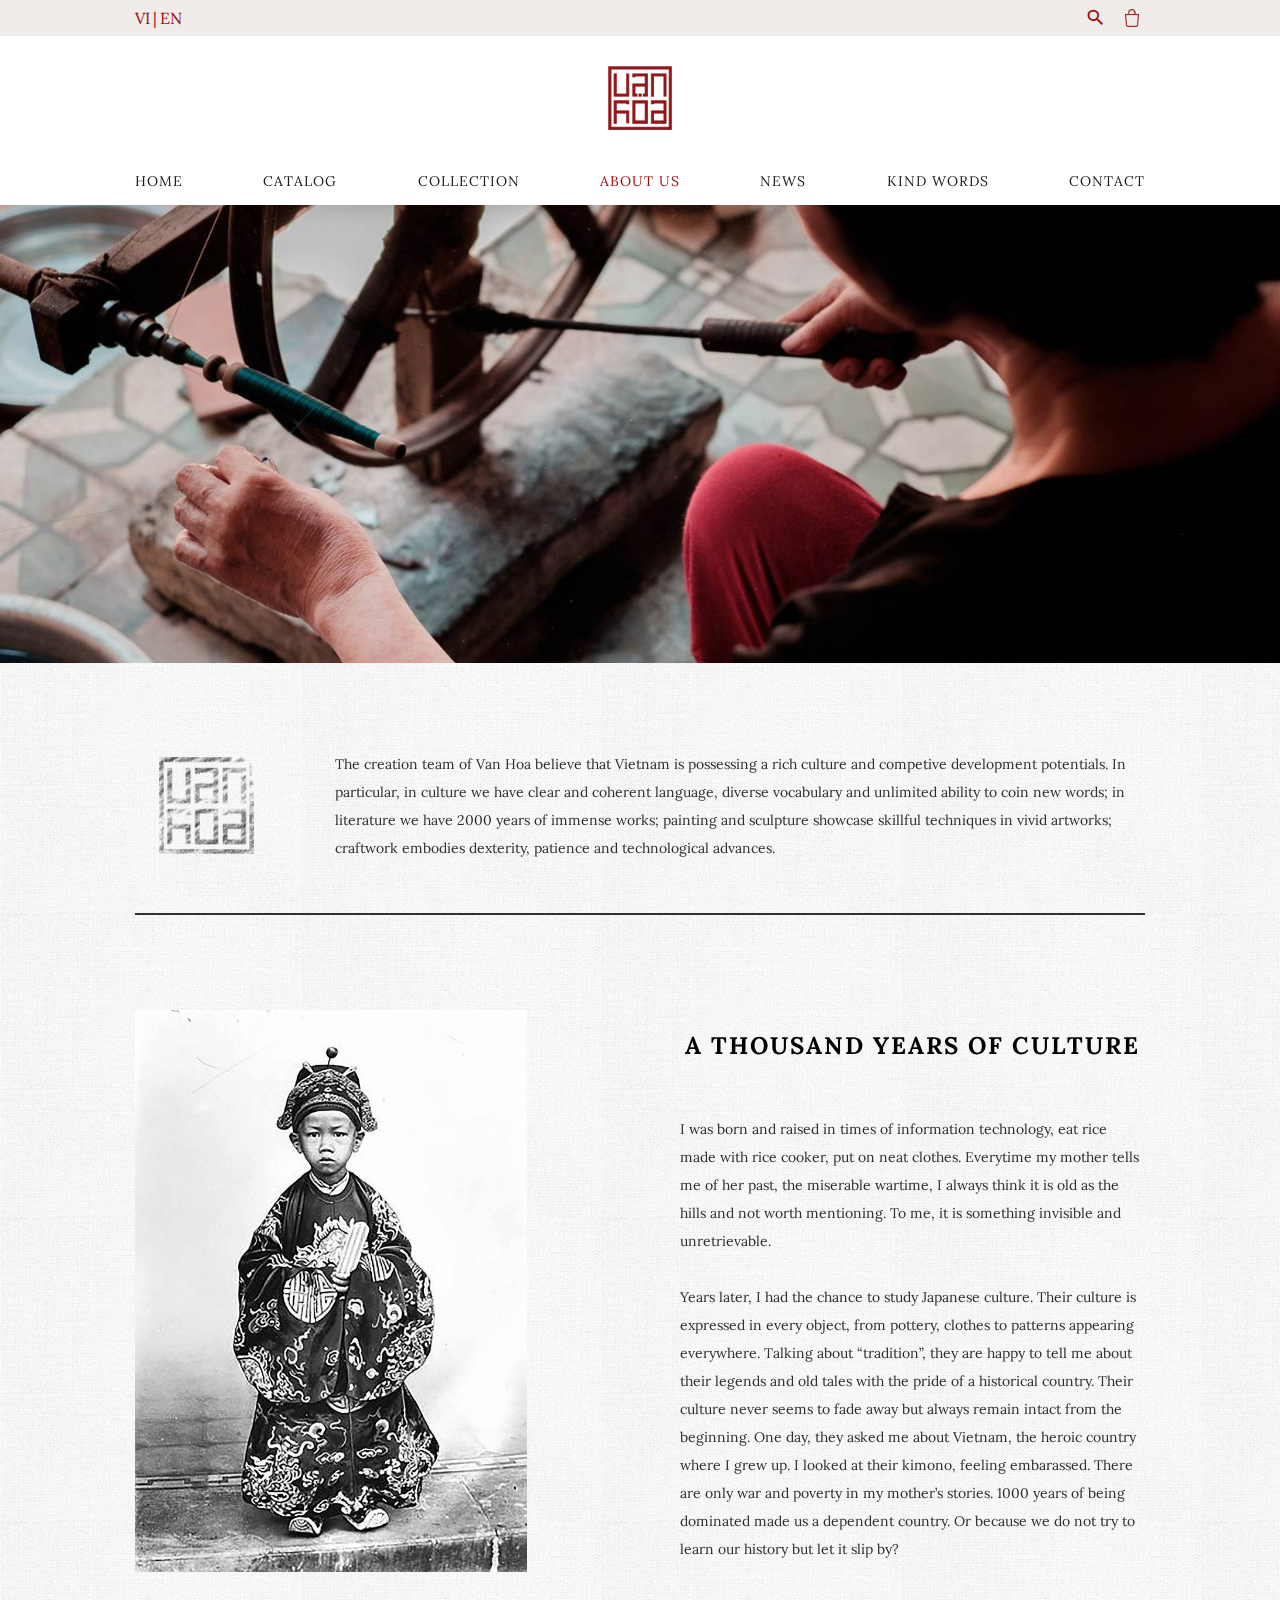
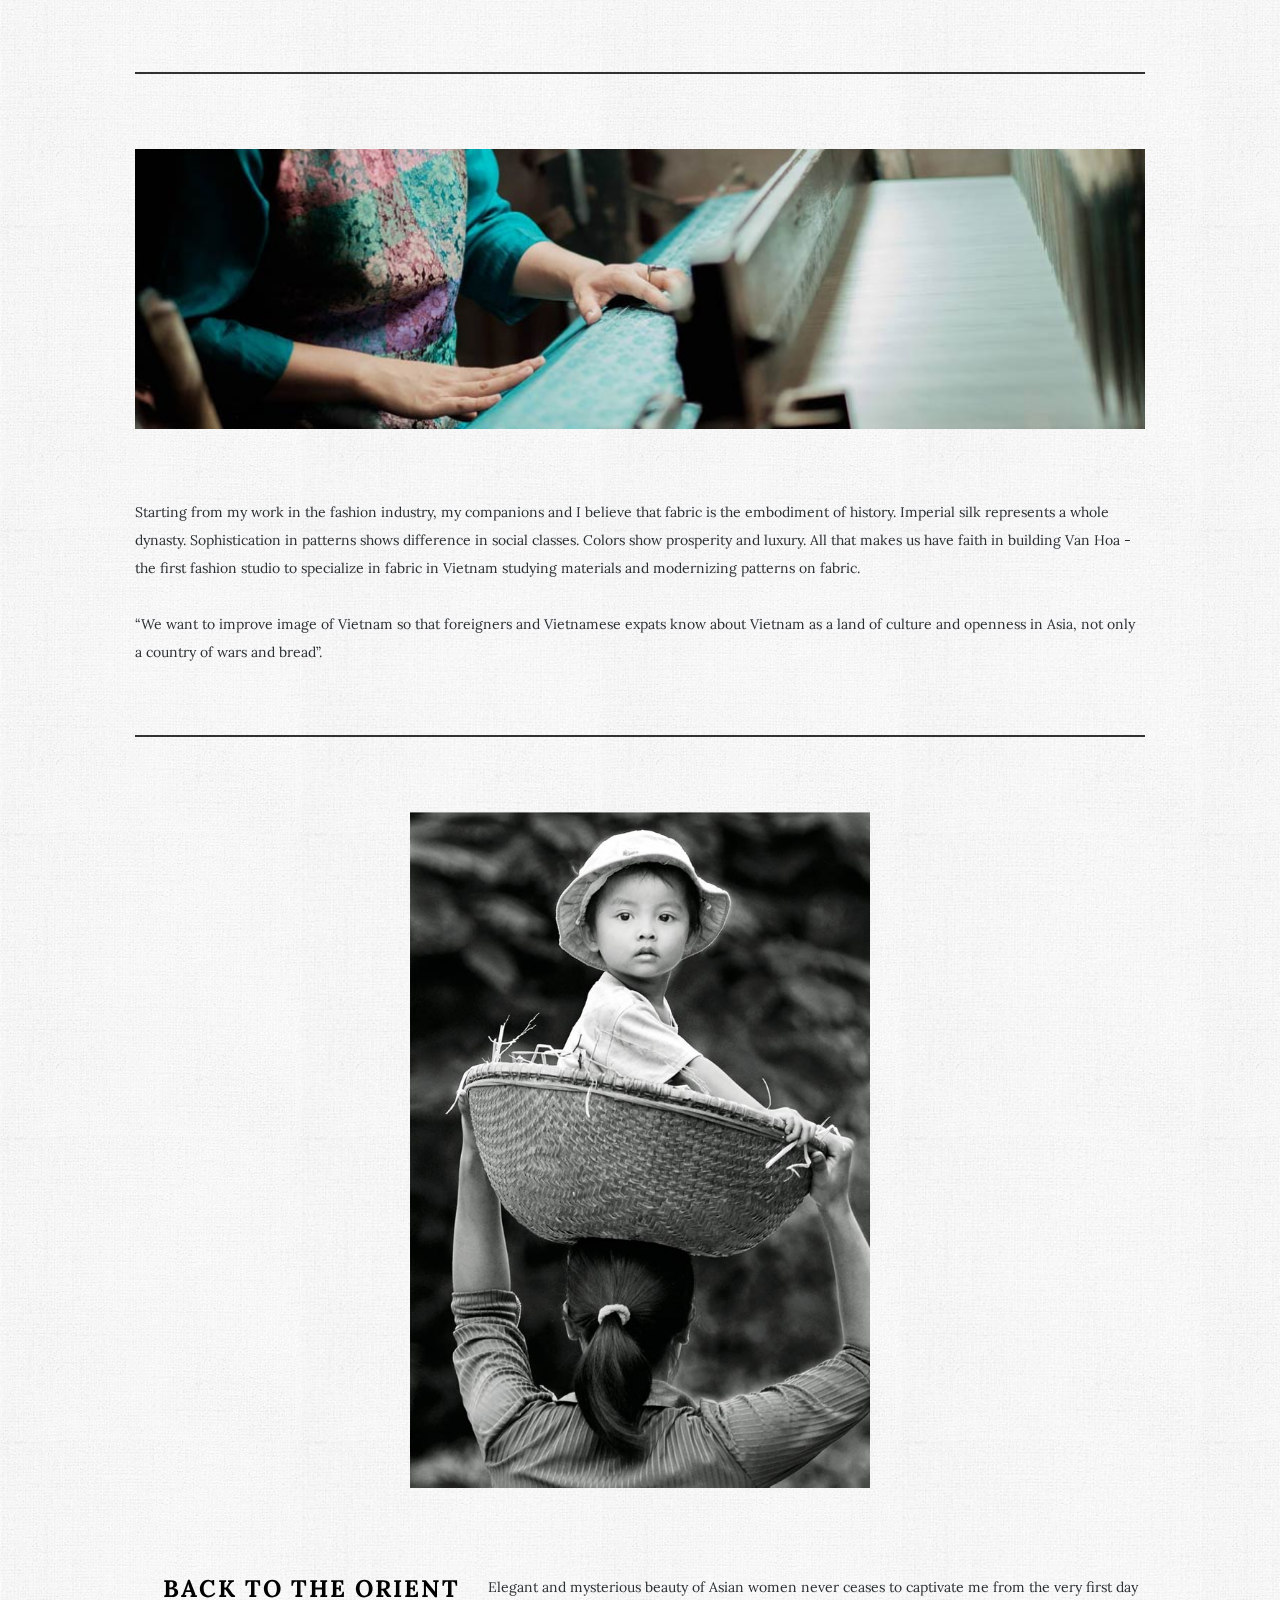
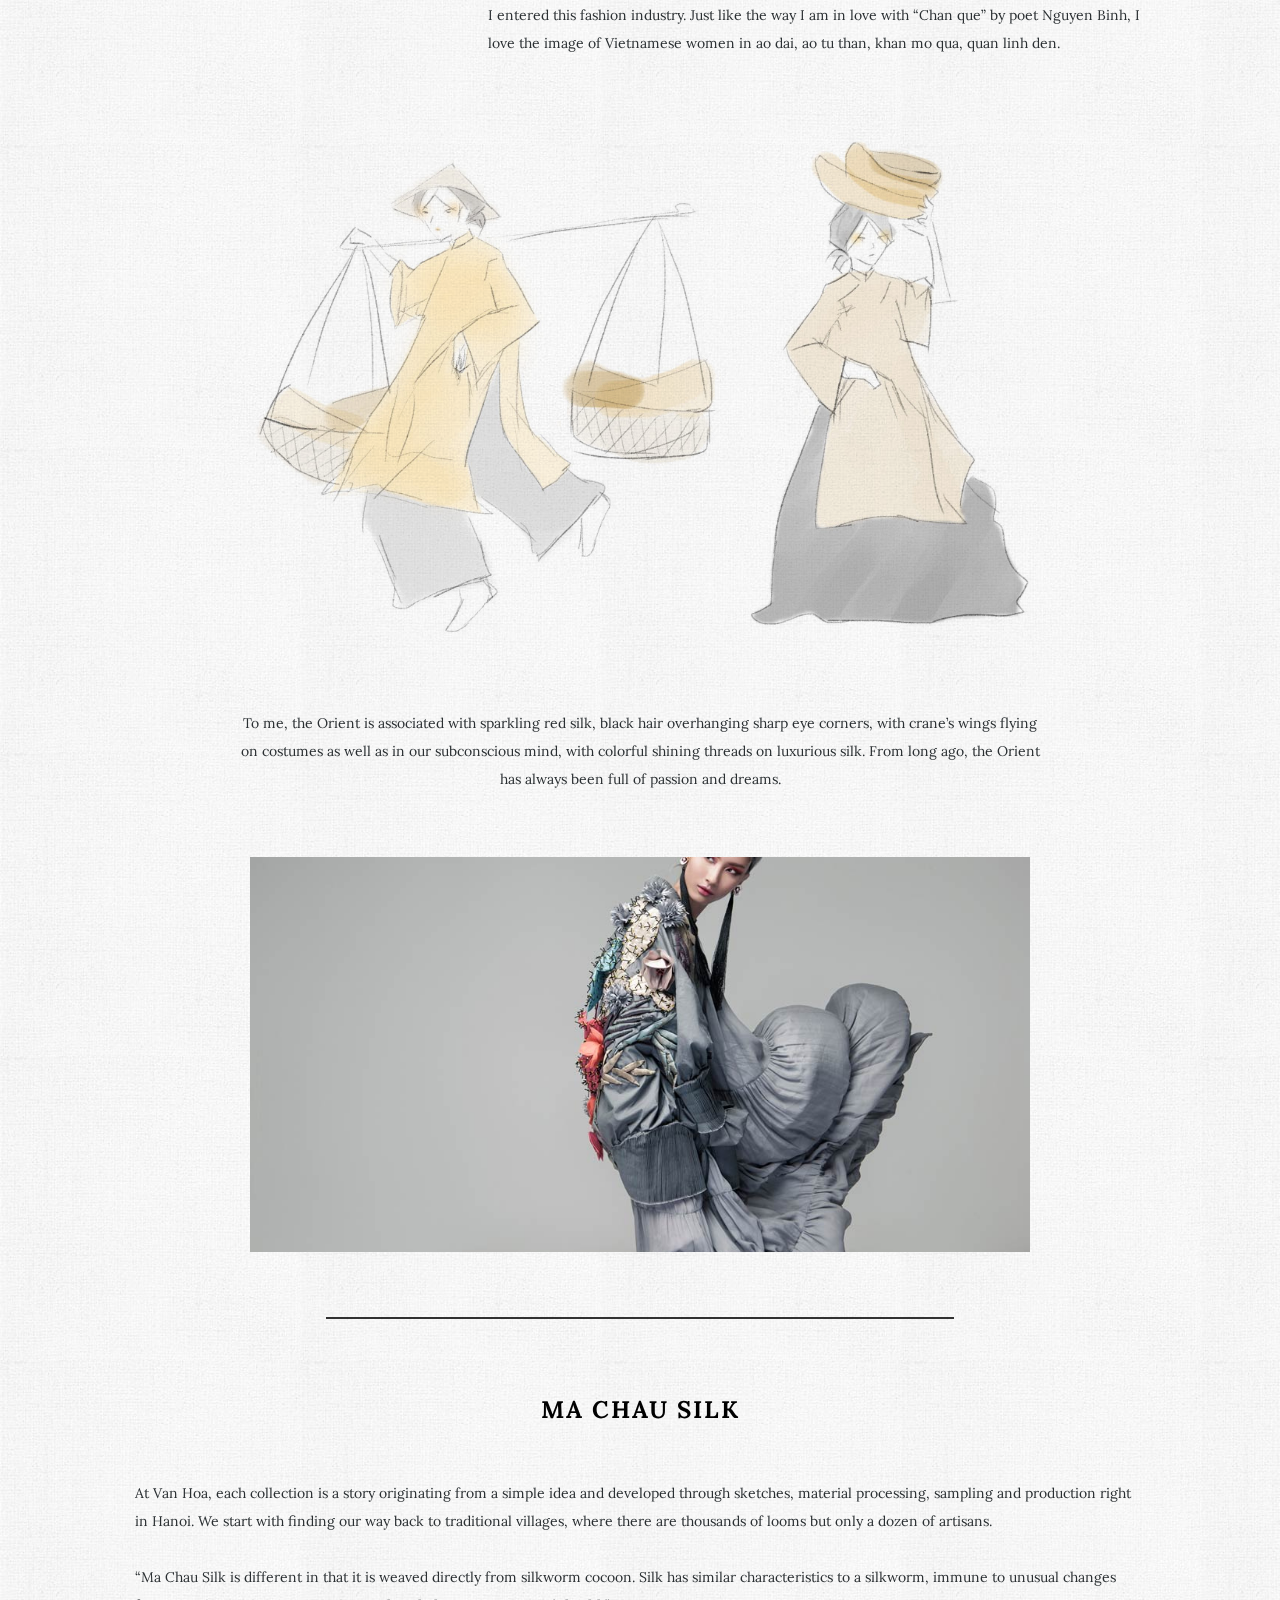
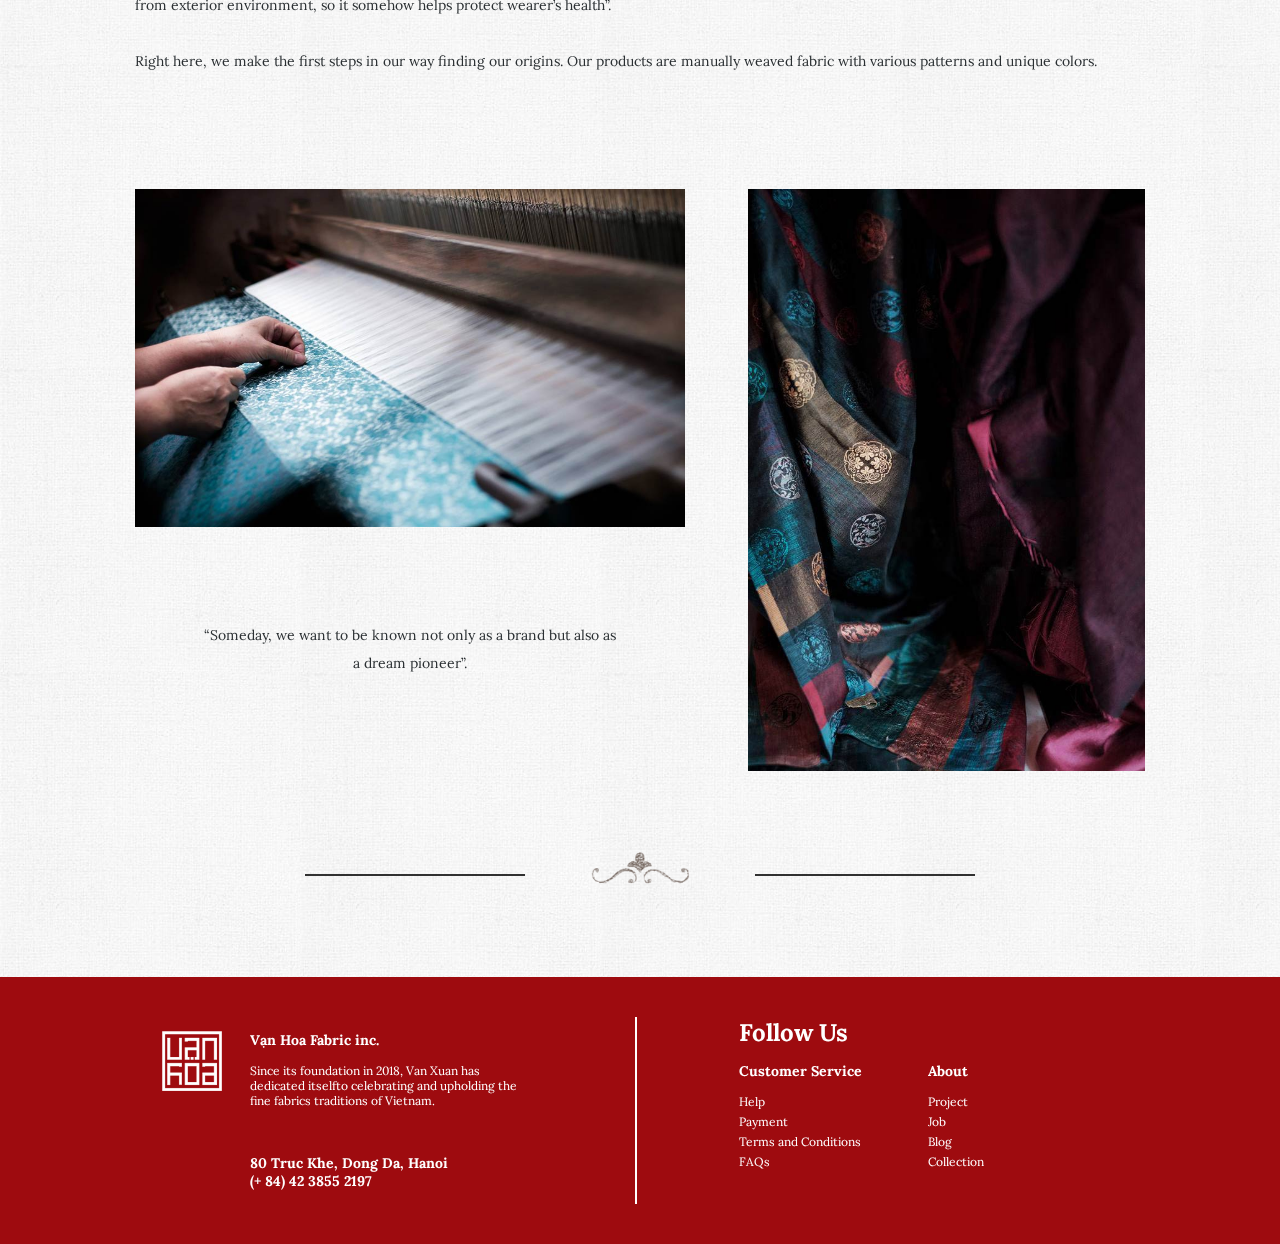
==== app/about-us.html @ a8143ea3 "?" ====
<!DOCTYPE html>
<html lang="en" dir="ltr">
	<head>
		<meta charset="utf-8">
		<title>Vạn Hoa Fabric | A Thousand Years Of Culture</title>
		<link href="https://fonts.googleapis.com/css?family=Lora:400,700" rel="stylesheet">
		<link href="https://fonts.googleapis.com/icon?family=Material+Icons" rel="stylesheet">
		<link rel="stylesheet" href="https://d1azc1qln24ryf.cloudfront.net/114779/Socicon/style-cf.css?9ukd8d">
		<link rel="shortcut icon" href="assets/favicon.ico" type="image/x-icon">
	<link rel="icon" href="assets/favicon.ico" type="image/x-icon">

		<link rel="stylesheet" href="css/style.css">
		<!-- Global site tag (gtag.js) - Google Analytics -->
<script async src="https://www.googletagmanager.com/gtag/js?id=UA-118032694-1"></script>
<script>
  window.dataLayer = window.dataLayer || [];
  function gtag(){dataLayer.push(arguments);}
  gtag('js', new Date());

  gtag('config', 'UA-118032694-1');
</script>

	</head>
	<body>
		<div class="preload f f-ctr mdl" id="preload">
			<img src="assets/logo.png" alt="">
		</div>
		<nav>
			<div class="top f mdl">
				<div class="container f f-btw">
					<ul class="f f-r mdl" id="lang-select">
						<li>
							<a href="#">VI</a>
						</li>

						<li>|</li>

						<li>
							<a href="#">EN</a>
						</li>
					</ul>

					<ul class="f f-r" id="top-tools">
						<li>
							<div class="f mdl search-bar">
								<a href="javascript:void(0)" onclick="removeSearch(this)"><i class="material-icons">close</i></a>
								<input type="text" name="" value="" placeholder="Search for products" autofocus>
							</div>
							<a href="javascript:void(0)" onclick="callSearch(this)" class="caller">
								<i class="material-icons">search</i>
							</a>
						</li>
						<li>
							<a href="/cart.html">
								<img src="assets/ICON-02.png" alt="" class="cart-icon">
							</a>
						</li>
					</ul>
				</div>
			</div>

			<div class="middle">
				<div class="container f f-ctr mdl">
					<a href="/">
						<img src="assets/logo.png" alt="">
					</a>
				</div>
			</div>

			<div class="bottom">
				<div class="container header">
					<ul class="f f-r f-btw">
						<li>
							<a href="/">Home</a>
						</li>
						<li>
							<a href="/catalog.html">Catalog</a>
							<div class="dropdown-menu">
								<ul class="f f-c f-ctr mdl">
									<li>
										<a href="/catalog.html">Overview</a>
									</li>
									<li>
										<a href="/product.html">All Products</a>
									</li>
								</ul>
							</div>
						</li>
						<li>
							<a href="/collection.html">Collection</a>
							<div class="dropdown-menu">
								<ul class="f f-c f-ctr mdl">
									<li>
										<a href="/collection.html">DỆT NÊN TRIỀU ĐẠI</a>
									</li>
									<li>
										<a href="/collection.html">CÔ BA SÀI GÒN</a>
									</li>
								</ul>
							</div>
						</li>
						<li class="active">
							<a href="/about-us.html">About Us</a>
						</li>
						<li>
							<a href="/news.html">News</a>
						</li>

						<li>
							<a href="/kind-words.html">Kind Words</a>
						</li>

						<li>
							<a href="/contact.html">Contact</a>
						</li>
					</ul>
				</div>
			</div>

		</nav>


		<div class="page" id="ngoc-app">
			<div class="banner big">
				<img src="assets/banner-about.jpg" alt="" id="banner-top">
			</div>

			<div class="main-content">
				<section id="about-1">
					<div class="container f f-c">
						<div class="f f-r f-btw mdl">
							<img src="assets/logosketch.png" alt="" id="logo-sketch">
							<p class="left">
								The creation team of Van Hoa believe that Vietnam is possessing a rich culture and competive development potentials. In particular, in culture we have clear and coherent language, diverse vocabulary and unlimited ability to coin new words; in literature we have 2000 years of immense works; painting and sculpture showcase skillful techniques in vivid artworks; craftwork embodies dexterity, patience and technological advances.
							</p>
						</div>

						<div class="separator wide"></div>
						<br><br><br>
						<div class="f f-r f-btw">
							<img src="assets/a1.jpg" alt="" id="a1-img">

							<div id="a1-content">
								<h3>A thousand years of culture</h3>
								<br>
								<p class="left">
									I was born and raised in times of information technology, eat rice made with rice cooker, put on neat clothes. Everytime my mother tells me of her past, the miserable wartime, I always think it is old as the hills and not worth mentioning. To me, it is something invisible and unretrievable.
									<br><br>
									Years later, I had the chance to study Japanese culture. Their culture is expressed in every object, from pottery, clothes to patterns appearing everywhere. Talking about “tradition”, they are happy to tell me about their legends and old tales with the pride of a historical country. Their culture never seems to fade away but always remain intact from the beginning. One day, they asked me about Vietnam, the heroic country where I grew up. I looked at their kimono, feeling embarassed. There are only war and poverty in my mother’s stories. 1000 years of being dominated made us a dependent country. Or because we do not try to learn our history but let it slip by?

								</p>
							</div>
						</div>

						<br><br><br>
						<div class="separator wide"></div>
						<br><br>
						<div class="f f-c">
							<div id="a2-img">
								<img src="assets/a2.jpg" alt="">
							</div>

							<p class="left full">
								Starting from my work in the fashion industry, my companions and I believe that fabric is the embodiment of history. Imperial silk represents a whole dynasty. Sophistication in patterns shows difference in social classes. Colors show prosperity and luxury. All that makes us have faith in building Van Hoa - the first fashion studio to specialize in fabric in Vietnam studying materials and modernizing patterns on fabric.

								<br><br>
								“We want to improve image of Vietnam so that foreigners and Vietnamese expats know about Vietnam as a land of culture and openness in Asia, not only a country of wars and bread”.
							</p>
						</div>
						<br>
						<div class="separator wide"></div>
						<br><br>
						<div class="f f-c f-ctr mdl">

							<img src="assets/a3.jpg" alt="" id="a3-img">
							<div class="f f-r special" id="a3-text">
								<div class="title-con">
									<h3>Back to the Orient</h3>

								</div>

								<p>
									Elegant and mysterious beauty of Asian women never ceases to captivate me from the very first day I entered this fashion industry. Just like the way I am in love with “Chan que” by poet Nguyen Binh, I love the image of Vietnamese women in ao dai, ao tu than, khan mo qua, quan linh den.

								</p>

							</div>

							<img src="assets/a4.jpg" alt="" id="a4-img">
							<br>
							<p>To me, the Orient is associated with sparkling red silk, black hair overhanging sharp eye corners, with crane’s wings flying on costumes as well as in our subconscious mind, with colorful shining threads on luxurious silk. From long ago, the Orient has always been full of passion and dreams. </p>

							<div id="a5-img">
								<img src="assets/a5.jpg" alt="">
							</div>

							<div class="separator"></div>

							<div class="f f-c">
								<br><br>
								<h3 class="center">Ma Chau Silk</h3>
								<br>
								<p class="left full">
									At Van Hoa, each collection is a story originating from a simple idea and developed through sketches, material processing, sampling and production right in Hanoi. We start with finding our way back to traditional villages, where there are thousands of looms but only a dozen of artisans.

									<br><br>
									“Ma Chau Silk is different in that it is weaved directly from silkworm cocoon. Silk has similar characteristics to a silkworm, immune to unusual changes from exterior environment, so it somehow helps protect wearer’s health”.

									<br><br>
									Right here, we make the first steps in our way finding our origins. Our products are manually weaved fabric with various patterns and unique colors.

								</p>

								<div class="f f-r f-btw" id="a6">
									<div>
										<div id="a6-img">
											<img src="assets/a6.jpg" alt="">
										</div>
										<div class="f f-ctr mdl">
											<p>“Someday, we want to be known not only as a brand but also as a dream pioneer”.</p>
										</div>
									</div>

									<div class="" id="a7-img">
										<img src="assets/a7.jpg" alt="">
									</div>
								</div>

								<div class="caller f f-ctr mdl f-c">
									<div class="line-handler no-margin">
										<img src="assets/1.png" alt="">
									</div>
									<!-- <a href="#" class="btn btn-primary big">Shop Our Collection</a> -->
								</div>
							</div>
						</div>
					</div>
				</section>
			</div>

		</div>

		<footer>
			<div class="container">
				<div class="f f-r">
					<div class="f f-r item">
						<a href="#" id="logo">
							<img src="assets/logo-white.png" alt="">
						</a>
						<div class="small-info">
							<p class="title">Vạn Hoa Fabric inc.</p>
							<p>Since its foundation in 2018, Van Xuan has dedicated itselfto celebrating and upholding the fine fabrics traditions of Vietnam.</p>
							<br>
							<p class="title">80 Truc Khe, Dong Da, Hanoi <br>(+ 84) 42 3855 2197</p>
						</div>
					</div>

					<div class="item">
						<div class="f f-r mdl f-btw">
							<h3>Follow Us</h3>

							<ul class="f f-r social">
								<li>
									<a href="#">
										<i class="socicon-instagram"></i>
									</a>
								</li>

								<li>
									<a href="#">
										<i class="socicon-facebook"></i>
									</a>
								</li>
								<li>
									<a href="#">
										<i class="socicon-googleplus"></i>
									</a>
								</li>
							</ul>

						</div>

						<div class="f f-r footer-nav">
							<div class="">
								<p class="title">Customer Service</p>
								<ul>
									<li>
										<a href="#">Help</a>
									</li>
									<li>
										<a href="#">Payment</a>
									</li>
									<li>
										<a href="#">Terms and Conditions</a>
									</li>
									<li>
										<a href="#">FAQs</a>
									</li>
								</ul>
							</div>

							<div class="">
								<p class="title">About</p>
								<ul>
									<li>
										<a href="#">Project</a>
									</li>
									<li>
										<a href="#">Job</a>
									</li>
									<li>
										<a href="#">Blog</a>
									</li>
									<li>
										<a href="#">Collection</a>
									</li>
								</ul>
							</div>

						</div>
					</div>
				</div>

			</div>
		</footer>

		<script type="text/javascript" src="scripts/scripts.min.js"></script>
	</body>
</html>
---- app/css/style.css ----
.f{display:-ms-flexbox;display:flex}.f-r{-ms-flex-direction:row;flex-direction:row}.f-c{-ms-flex-direction:column;flex-direction:column}.mdl{-ms-flex-align:center;align-items:center}.f-ctr{-ms-flex-pack:center;justify-content:center}.f-btw{-ms-flex-pack:justify;justify-content:space-between}.f-ar{-ms-flex-pack:distribute;justify-content:space-around}.f-rht{-ms-flex-pack:end;justify-content:flex-end}.f-w{-ms-flex-wrap:wrap;flex-wrap:wrap}@font-face{font-family:"svn-manus";src:url("../assets/fonts/SVN-MANUS.OTF") format("opentype")}body{font-family:"Lora",sans-serif;margin:0;padding:0}::-moz-selection{background:rgba(158,11,15,0.85);color:white}::selection{background:rgba(158,11,15,0.85);color:white}::-moz-selection{background:rgba(158,11,15,0.85);color:white}ul{margin:0;padding:0}li{list-style-type:none}a{text-decoration:none;display:block}p{font-family:"Lora",sans-serif}p.right{text-align:right}input[type="number"]{outline:none;border:solid 1px #bbb;padding:8px 12px;max-width:46px;font-size:17px;font-family:"Lora",sans-serif;background-color:rgba(255,255,255,0.6)}input[type="number"]:focus{border-color:#9e0b0f}h1,h2,h3,h4,h5,h6{margin:0}h1.center,h2.center,h3.center,h4.center,h5.center,h6.center{text-align:center}.hand{font-family:"svn-manus", sans-serif;font-weight:normal;color:#9e0b0f}h1.hand{font-size:72px}h2.hand{font-size:50px;line-height:1}h2.title-light{font-weight:400}h3.hand{font-size:40px;line-height:1em}.hand.normal{text-transform:none;letter-spacing:0;font-weight:normal;margin-bottom:0}h3{font-size:24px;font-weight:700}h3.light{font-weight:400;letter-spacing:0px !important}h3.red{color:#9e0b0f}h3.smaller{font-size:20px}h4{font-size:16px;letter-spacing:1px}h4.red{color:#9e0b0f}.container{max-width:1010px;width:100%;margin:0 auto}.container.header{max-width:1080px}.separator{max-width:628px;height:2px;background:rgba(0,0,0,0.8);width:100%;margin:35px 0}.separator.a-margin{margin-bottom:10px;margin-top:10px}.separator.wide{max-width:none}.separator.gray{background:rgba(0,0,0,0.3)}span.text-small{font-size:12px;font-style:italic}.quote h4{letter-spacing:1.5px;font-size:18px;text-align:center;font-weight:400;padding:60px 0;line-height:2;position:relative}.quote h4::before,.quote h4::after{content:'';height:30px;width:40px;position:absolute;left:calc(50% - 20px);background-repeat:no-repeat}.quote h4::before{background-image:url("../assets/quote-open.png");top:0}.quote h4::after{background-image:url("../assets/quote-close.png");bottom:0}.quote-2 p{position:relative}.quote-2 p::before,.quote-2 p::after{content:'';height:60px;width:60px;position:absolute;background-repeat:no-repeat}.quote-2 p::before{background-image:url("../assets/close-impact.png");left:-70px;top:-70px}.quote-2 p::after{background-image:url("../assets/open-impact.png");right:-70px;bottom:-70px}.tag{min-width:168px;text-align:center;letter-spacing:1px;background:#9e0b0f;color:white;padding:10px;cursor:pointer;display:inline-block}.btn-third{color:#000;font-size:13px}.btn-third.red{color:#9e0b0f}.btn-third:hover{text-decoration:underline}.has-border-bottom{border-bottom:solid 2px #9e0b0f;padding:10px 0;margin:12px 0}.btn{text-transform:uppercase;color:#222;padding:15px;box-sizing:border-box;background-color:#ddd;display:inline-block;letter-spacing:1.5px;font-size:13px;text-align:center;transition:background-color .2s ease}.btn.disabled{cursor:not-allowed}.btn.btn-secondary{background-color:#000;color:white}.btn.btn-secondary:hover{background:#9e0b0f}.btn.btn-primary{color:white;background-color:#9e0b0f}.btn.btn-primary:hover{background-color:#80181b}.btn.small-special{padding:10px 25px;max-width:277px;width:100%;text-transform:none;letter-spacing:.5px;font-size:13px}.btn.full{max-width:100%;width:100%}.btn.big{max-width:445px;width:100%}.btn.small{padding:8px 25px}.btn.s-small{padding:8px 20px;font-size:13px;letter-spacing:0}#ngoc-app{background-image:url("../assets/pattern.jpg")}.preload#preload{position:fixed;width:100%;background:white;z-index:999;height:100vh;transition:all .5s ease}.preload#preload.hide{opacity:0;pointer-events:none;visibility:hidden}.preload#preload img{max-height:65vh;animation-name:imgAnimation;animation-duration:5s;animation-timing-function:ease;animation-fill-mode:forwards}.preload#preload h1{position:relative;animation-name:textAnimation;animation-duration:.5s;animation-timing-function:ease;animation-fill-mode:forwards}@keyframes imgAnimation{0%{opacity:0;transform:translateX(0)}100%{transform:translateX(-20%);opacity:1}}@keyframes textAnimation{from{opacity:0;transform:translateX(-100%)}to{opacity:1;transform:translateX(10%)}}section.full-height{min-height:100vh}.card-global{width:calc(100% / 3 - 16px)}.card-global .img-holder{width:100%;height:215px}.card-global img{width:100%;height:100%;-o-object-fit:cover;object-fit:cover}.card-global span.time{display:inline-block;padding:20px 0;font-size:12px;font-style:italic;font-weight:600}.card-global p.text-card{text-align:left;font-size:14px;line-height:1.7;margin:0}.col-half{width:50%;min-width:50%}a.mail{font-size:14px;letter-spacing:0;color:#9e0b0f;text-decoration:underline}table{width:100%;table-layout:auto;border-collapse:collapse}table.no-border thead tr th{border-bottom:none;text-align:left}table.no-border td p{text-align:left}table thead tr th{border-bottom:solid 2px #b2a39f;padding:10px 0}table th{text-transform:uppercase;font-weight:400;letter-spacing:1px;font-size:14px}table.cart .sum td{border-top:solid 2px #b2a39f}table.cart .sum .pad{padding:22px 0;padding-bottom:0}table.cart h4{font-size:17px;font-weight:400;text-align:left;display:inline-block}table.cart h4:hover{color:#9e0b0f;cursor:pointer;text-decoration:underline}table.cart h3{font-size:20px;margin:0}table.cart .img-holder{width:165px;height:165px;position:relative}table.cart .img-holder:hover>div{opacity:1}table.cart .img-holder:hover a.btn{transform:translateY(0);opacity:1}table.cart .img-holder img{width:100%;height:100%;-o-object-fit:cover;object-fit:cover}table.cart .img-holder>div{position:absolute;height:100%;width:100%;background:rgba(255,255,255,0.5);top:0;left:0;opacity:0;transition:all .3s ease}table.cart .img-holder a.btn{transform:translateY(20px);opacity:0;transition-delay:.2s;transition:all .325s ease}table.cart .pad{padding:0px 0 44px}table.cart tr:first-child .pad{padding-top:22px}table.cart td{text-align:center}.button-group .btn{margin:0 15px}.button-group .btn:last-child{margin-right:0}.form p.no-margin{letter-spacing:.5px;font-weight:600}.form .group input:first-child,.form .group select:first-child{margin-right:5px}.form .group input:last-child,.form .group select:last-child{margin-left:5px}.relative{position:relative}.relative .arrow-down{position:absolute;right:20px;top:26px}.arrow-down{width:0;height:0;border-left:8px solid transparent;border-right:8px solid transparent;pointer-events:none;border-top:8px solid #9e0b0f}.progress-bar{position:relative;height:3px;width:100%;background:#dedede;margin:25px 0}.progress-bar::before{content:attr(min);position:absolute;top:-20px;left:0;font-size:12px}.progress-bar::after{content:attr(max);position:absolute;top:-20px;right:0;font-size:12px}.progress-bar .now{position:absolute;height:100%;background:#9e0b0f}.progress-bar .now::after{content:attr(currentValue);position:absolute;top:-20px;color:#9e0b0f;font-size:12px;right:-15px}input[type="text"],select,textarea{padding:13px 15px;border:solid 1px #bbb;width:100%;margin:8px 0;-webkit-appearance:none;-moz-appearance:none;appearance:none;outline:none;font-family:"Lora",sans-serif;font-size:14px;box-sizing:border-box;letter-spacing:.5px}input[type="text"].small,select.small,textarea.small{padding:8px 15px}input[type="text"]:focus,select:focus,textarea:focus{border-color:#9e0b0f}::-webkit-input-placeholder{font-family:"Lora",sans-serif;font-size:14px;letter-spacing:.5px}::-moz-placeholder{font-family:"Lora",sans-serif;font-size:14px;letter-spacing:.5px}:-ms-input-placeholder{font-family:"Lora",sans-serif;font-size:14px;letter-spacing:.5px}:-moz-placeholder{font-family:"Lora",sans-serif;font-size:14px;letter-spacing:.5px}select:required:invalid{color:rgba(0,0,0,0.625)}option[value=""][disabled]{display:none}option{color:black}.checkbox{margin-top:4px}.checkbox p{margin:0;margin-left:14px;font-size:12px !important;line-height:1 !important}.cb{height:20px;width:20px;position:relative}.cb input[type="checkbox"]{width:100%;height:100%;position:absolute;padding:0;margin:0;top:0;left:0;outline:none;opacity:0;cursor:pointer}.cb input[type="checkbox"]:checked ~ .check{border-color:#9e0b0f}.cb input[type="checkbox"]:checked ~ .check::after{width:12px;height:12px;content:'';position:absolute;background:#9e0b0f;top:4px;left:4px}.cb .check{cursor:pointer;height:100%;width:100%;position:absolute;top:0;pointer-events:none;left:0;background:white}.cb .check::before{border:solid 1px #bbb;content:'';position:absolute;width:18px;height:18px;top:0;left:0}.breadcrumb ul li{margin:0 5px;color:#aaa}.breadcrumb ul li:first-child{margin-left:0}.breadcrumb ul li.active a{color:#000;pointer-events:none}.breadcrumb ul a{color:#aaa;font-size:12px;letter-spacing:1px}.pagination{width:100%;margin:20px 0}.pagination li{margin:0 3px}.pagination li.active a{background:#9e0b0f}.pagination li a{padding:10px 15px;background:#2a2f32;color:white;font-size:12px}.pagination li a:hover{background:#9e0b0f}.form-tipu{width:100%;border:solid 1px #bbb;padding:0 13px;box-sizing:border-box}.form-tipu li{padding:13px 0;border-bottom:solid 1px #bbb}.form-tipu li:last-child{border-bottom:none}.form-tipu p{margin:0;line-height:1 !important;text-align:left !important}.form-tipu p:first-child{min-width:85px;font-weight:700}.radio{height:20px;width:20px;position:relative;overflow:hidden}.radio input[type="radio"]{-webkit-appearance:none;-moz-appearance:none;appearance:none;opacity:0;position:absolute;height:100%;width:100%;top:0;margin:0;left:0}.radio input[type="radio"]:checked ~ .check{background:#9e0b0f;border-color:#9e0b0f}.radio input[type="radio"]:checked ~ .check::after{content:'';width:4px;height:4px;position:absolute;top:7px;left:7px;background:#fff;border-radius:50%}.radio .check{position:absolute;height:calc(100% - 2px);width:calc(100% - 2px);top:0;left:0;border-radius:50%;background:white;border:solid 1px #bbb;pointer-events:none}.warning{height:155px;background:#f7f7f7}.warning p{margin-bottom:0 !important}nav{box-shadow:0px 2px 20px rgba(0,0,0,0.15);position:absolute;width:100%;background:#fff;top:0;z-index:100}nav .cart-icon{width:14px;position:relative;top:2px;padding:3px}nav.minified{position:fixed}nav.minified .bottom{background:#9e0b0f}nav.minified .bottom li.active a{color:white;font-weight:700}nav.minified .bottom li a{color:rgba(255,255,255,0.85)}nav.minified .bottom li a:hover{color:white}nav.minified .bottom li a::before{background:#fff}nav .top{background:#efecea;min-height:36px}nav .top li,nav .top a{color:#9e0b0f;position:relative}nav .top li.active .search-bar{display:block}nav .top li.active .caller{background:#9e0b0f;color:#fff;border-radius:0 3px 3px 0}nav .top li .search-bar{position:absolute;width:280px;right:5px;height:100%;display:none}nav .top li .search-bar a{position:absolute}nav .top li .search-bar a:hover{background:transparent !important;color:#9e0b0f !important}nav .top li .search-bar input{padding:7px 40px;border:none;background:rgba(255,255,255,0.4);font-size:12px;padding-bottom:5px;margin:0}nav .top li .search-bar ::-webkit-input-placeholder{font-size:12px}nav .top li .search-bar ::-moz-placeholder{font-size:12px}nav .top li .search-bar :-ms-input-placeholder{font-size:12px}nav .top li .search-bar :-moz-placeholder{font-size:12px}nav .top a{padding:0 3px}nav .top #lang-select li:first-child a{padding-left:0}nav .top #top-tools a{margin:0 5px}nav .top #top-tools a i{font-size:1.325rem;padding:3px 0}nav .top #top-tools a:hover{background:#9e0b0f;color:white;border-radius:3px}nav .top #top-tools a:hover .cart-icon{-webkit-filter:brightness(100);filter:brightness(100)}nav .top #top-tools li:last-child a{margin-right:0}nav .middle{padding:30px 0;padding-bottom:18px}nav .middle img{max-width:64px}nav .bottom{transition:background .2s ease}nav .bottom li{position:relative}nav .bottom li .dropdown-menu{position:absolute;top:100%;background:#9e0b0f;width:100%;display:none;box-shadow:0px 5px 10px rgba(0,0,0,0.15)}nav .bottom li .dropdown-menu li{width:100%;box-sizing:border-box;padding:0 10px}nav .bottom li .dropdown-menu li:hover{background:#efecea}nav .bottom li .dropdown-menu li:hover a{background:#efecea;color:#7a8184}nav .bottom li .dropdown-menu li:last-child a{border-bottom:0}nav .bottom li .dropdown-menu li a{color:#fff;white-space:nowrap;font-size:12px;font-weight:400 !important;padding:14px 0px;text-align:center;border-bottom:solid 1px #fff}nav .bottom li .dropdown-menu li a::before{display:none}nav .bottom li:hover .dropdown-menu{display:block}nav .bottom li:hover a::before{width:100%}nav .bottom a{text-transform:uppercase;color:rgba(0,0,0,0.9);letter-spacing:1px;padding:0 35px;padding-top:20px;padding-bottom:15px;position:relative;font-size:.875rem;transition:color .2s ease}nav .bottom a::before{content:"";position:absolute;bottom:0;left:0;height:3px;width:0;background:#9e0b0f;transition:all .2s ease}nav .bottom li.active a{color:#9e0b0f}footer{background:#9e0b0f;padding:40px 0;color:white}footer .small-info{max-width:282px}footer .item{width:50%;padding:0 27px}footer .item:first-child{border-right:solid 2px #fff}footer .item:last-child{margin-left:75px;width:calc(50% - 75px)}footer .footer-nav p.title{margin-bottom:10px}footer .footer-nav a{color:#fff;font-size:12px;display:inline-block}footer .footer-nav a:hover{text-decoration:underline}footer .footer-nav>div{width:50%}footer ul.social li{margin:0 10px;display:-ms-flexbox;display:flex;-ms-flex-align:center;align-items:center}footer ul.social li:nth-child(2) a{font-size:24px}footer ul.social li:nth-child(3) a{font-size:32px;position:relative;top:2px}footer ul.social a{color:#fff;font-size:28px}footer p{font-size:12px}footer p.title{font-size:14px;font-weight:700}footer a#logo{margin:14px;margin-left:0;margin-right:28px}footer a#logo img{max-width:60px}.banner{max-height:330px;overflow:hidden;background:#000}.banner.product-catalog{max-height:425px;position:relative}.banner.product-catalog::after{position:absolute;content:'';width:100%;height:100%;top:0;z-index:2;background:rgba(0,0,0,0.65)}.banner.big{max-height:663px}.banner.top{max-height:510px}.banner h2{font-size:60px;position:absolute;top:290px;text-align:center;width:100%;color:#fff;z-index:3}.banner img{width:100%;transition:transform 9s ease}.banner .swiper-slide{overflow:hidden}.banner .swiper-slide img{transform:scale(1.5)}.banner .swiper-slide.swiper-slide-active img{transform:scale(1)}.banner.collection-footer{position:relative}.banner #banner-footer{transition:all 30s ease}.banner #banner-footer.add{transform:translateY(-50%)}.main-content.cart{padding:50px 0;padding-top:230px}.main-content .special p{margin:0;text-align:left;padding-left:80px}.main-content img.symbol-1{max-width:120px;margin:20px;margin-top:30px}.main-content p{font-size:14px;text-align:center;line-height:2;max-width:810px;color:#2a2f32}.main-content p.no-margin{margin-bottom:5px;border-top:0;-webkit-margin-before:0}.main-content p.full{max-width:none}.main-content p.wide{max-width:900px}.main-content p.italic{font-style:italic;margin:0}.main-content p.left{text-align:left}.main-content p.sub{font-size:12px}.main-content p.right{text-align:right}.main-content h3{text-transform:uppercase;letter-spacing:2px;margin-bottom:20px}.main-content h3.a-margin{margin-bottom:5px}.caller{padding:64px 0}.caller img{max-width:170px}.caller .line-handler{position:relative;margin-bottom:20px}.caller .line-handler.no-margin{margin-bottom:0}.caller .line-handler::before,.caller .line-handler::after{content:'';height:2px;width:220px;position:absolute;background:rgba(0,0,0,0.8);top:50%}.caller .line-handler::before{left:calc(-100% - 80px)}.caller .line-handler::after{right:calc(-100% - 80px)}.pattern-show{max-width:880px;margin:0 auto;width:100%;position:relative}.pattern-show a.see-more{position:absolute;bottom:28px;right:-15%;transform:rotateZ(90deg);color:#9e0b0f;font-size:16px}.pattern-show .pattern-content{width:calc(100% / 4 - 16px)}.pattern-show .pattern-content:nth-child(even){height:85vh}.pattern-show .pattern-content:nth-child(odd){height:60vh}.pattern-show img{width:100%;height:100%;-o-object-fit:cover;object-fit:cover}section#quote-section{border:solid 20px #9e0b0f;border-top:none;border-bottom:none}section#quote-section p{max-width:885px;font-size:16px}section#mesinjahit{min-height:1600px}section#mesinjahit>.container{margin-top:150px}section#mesinjahit img{max-width:640px;width:100%}section#mesinjahit .img-holder{position:relative;display:inline-block;width:640px}section#mesinjahit .img-holder .text{left:0;position:absolute;top:108%;width:860px}section#mesinjahit .img-holder .text p{text-align:left;font-size:16px}section#mesinjahit .img-holder .text p:first-child{max-width:350px}section#mesinjahit .img-holder .text p:last-child{margin-left:50px}section#our-creative{background-image:url("../assets/home-bg.jpg");min-height:580px;background-position:center 60%;background-size:cover}.float-box{padding:42px 30px 55px;background:#fff;margin-bottom:40px;box-shadow:4px 5px 20px rgba(0,0,0,0.28)}.float-box p{font-size:16px;max-width:335px;text-align:left;margin-bottom:40px}section#our-journey{min-height:100vh;padding-bottom:100px}section#our-journey h1.hand{text-align:center}section#about-1{padding-top:70px}section#about-1 img#logo-sketch{margin:24px}section#about-1 #a1-img{width:calc(370 / 954 * 100%);height:auto;-ms-flex-item-align:start;align-self:flex-start}section#about-1 #a1-content{max-width:465px}section#about-1 #a1-content h3{font-size:24px;text-align:center;margin-top:20px}section#about-1 div#a2-img{height:280px;overflow:hidden;position:relative;margin-bottom:55px}section#about-1 div#a2-img img{width:100%;transform:translateY(-28%)}section#about-1 #a3-img{max-width:460px;-ms-flex-item-align:center;-ms-grid-row-align:center;align-self:center}section#about-1 .title-con{max-width:420px;width:100%;text-align:center}section#about-1 #a3-text{margin-top:85px}section#about-1 #a3-text p{padding:0}section#about-1 #a4-img{width:100%;mix-blend-mode:multiply;margin-top:50px}section#about-1 div#a5-img{width:780px;height:395px;overflow:hidden;margin-top:50px;margin-bottom:30px}section#about-1 div#a5-img img{width:100%;transform:translateY(-18%)}section#about-1 #a6-img{width:550px;height:338px}section#about-1 #a7-img{width:397px;height:582px}section#about-1 #a6{margin-top:100px}section#about-1 #a6>div{max-width:550px}section#about-1 #a6>div div:last-child{height:244px}section#about-1 #a6>div div:last-child p{max-width:420px}section#about-1 #a6-img,section#about-1 #a7-img{overflow:hidden;position:relative}section#about-1 #a6-img img,section#about-1 #a7-img img{width:100%;-o-object-fit:cover;object-fit:cover}#choosen-for-you{max-width:940px;margin:0 auto;margin-top:60px}#choosen-for-you>div{width:calc(100% / 4);padding:8px}#choosen-for-you>div:first-child{padding-left:0}#choosen-for-you>div:last-child{padding-right:0}#choosen-for-you .img-holder{height:222px;width:100%;overflow:hidden;cursor:pointer}#choosen-for-you .img-holder img{width:100%;height:100%;-o-object-fit:cover;object-fit:cover}#choosen-for-you p{text-transform:uppercase;cursor:pointer}#choosen-for-you p:hover{text-decoration:underline}section#sec-choosen{padding:60px 0}.banner #mid-catalog{transform:translateY(-20%)}#popular-catalog{max-width:765px;margin:0 auto;margin-top:60px}#popular-catalog>div{width:calc(100% / 3)}#popular-catalog div.image{overflow:hidden;height:250px}#popular-catalog div.image img{width:100%;height:100%;-o-object-fit:cover;object-fit:cover}#popular-catalog div.text h4{text-transform:uppercase}#popular-catalog div.text p{max-width:200px;line-height:1.6;margin:12px 0 20px}section#popular{padding:100px}section#new-product{padding:60px 0 100px}section#new-product .cards{margin-top:70px;margin-bottom:60px}section#new-product .cards>div{padding:10px}section#new-product .cards h3{font-size:20px;letter-spacing:0;font-weight:400;margin:0}section#new-product .cards p{margin:0;padding:0;line-height:1.7}section#new-product .img-holder{margin-bottom:10px}section#new-product .img-holder img{width:100%;height:100%;-o-object-fit:cover;object-fit:cover}section.news-content img{width:100%;height:100%;-o-object-fit:cover;object-fit:cover}section.news-content .img-holder{height:457px;overflow:hidden}section.news-content .text,section.news-content p{text-align:left}section.news-content .text{max-width:440px;padding:0 72px}section.news-content span.text-small{margin-bottom:15px;display:inline-block}.news-list{padding:55px 0}.news-list:last-child{padding-bottom:150px}.news-list:nth-child(odd)>.col-half:first-child{-ms-flex-order:2;order:2}.news-list:nth-child(odd)>.col-half:last-child{-ms-flex-pack:end;justify-content:flex-end}.news-list:nth-child(odd)>.col-half:last-child .text,.news-list:nth-child(odd)>.col-half:last-child p{text-align:right}section.contact-main{padding:60px 50px 80px;background:#fff}section.contact-main h4{text-transform:uppercase;font-weight:400;font-size:20px;margin-bottom:20px;letter-spacing:4px}section.cart-main{padding:0 50px;padding-bottom:80px;background:#fff}section.cart-main .header-title{padding:90px 0 50px}.logo-img{max-width:50px;margin-bottom:10px}.logo-img img{width:100%}.steps-cart{padding-top:60px}.forms-cart{max-width:calc(60% - 50px);width:100%;padding-right:50px;border-right:solid 2px #cecece}.summary{max-width:calc(40% - 50px);width:100%;padding-left:50px}.summary li{padding:15px 0}.summary li.price-li{padding:0}.summary li.price-li p{margin:0}.summary li.price-li h3{margin:0}.summary li.price-li span{font-size:12px;margin-right:15px}.summary p.price{font-weight:600}.img-fabric{position:relative;width:55px;height:55px;margin-right:20px}.img-fabric img{width:55px;height:55px;-o-object-fit:cover;object-fit:cover}.img-fabric span.qty{position:absolute;background:#000;height:22px;width:22px;color:white;top:-12px;font-size:11px;right:-12px;border-radius:50%;display:-ms-flexbox;display:flex;-ms-flex-align:center;align-items:center;-ms-flex-pack:center;justify-content:center}section.cart-main>div.hidden{display:none}.thumb-product{width:calc(100% - 240px);margin-left:18px;margin-bottom:50px}.thumb-product h4{text-transform:uppercase;letter-spacing:0}.thumb-product .body{padding-top:15px}.thumb-product .head{background:#2a2f32;height:60px;padding:0 15px}.thumb-product .head .sort-by{position:relative}.thumb-product .head .arrow-down{position:absolute;right:10px}.thumb-product .head a{color:white}.thumb-product .head a i{font-size:32px}.thumb-product .head select{min-width:280px;margin-left:25px}.thumb-product .head h4{color:white;white-space:nowrap}img#sketch-collection{width:100%;mix-blend-mode:multiply}img#sketch-collection-2{max-width:912px}.filter-product{background:#efecea;width:258px;-ms-flex-item-align:start;align-self:flex-start}.filter-product .filter-section{margin-bottom:30px}.filter-product a.btn{max-width:178px}.filter-product h4{text-transform:uppercase}.filter-product .body{padding:25px 15px;border-bottom:solid 10px #2a2f32}.filter-product .body h4{margin-bottom:15px}.filter-product .body .checkbox p{line-height:2 !important;position:relative;top:1px}.filter-product .head{padding:20px 15px;background:#2a2f32}.filter-product .head h4{color:white}.product-4col .product-card{width:calc(100% / 4 - 12px)}.product-4col .product-card:first-child{margin-left:0}.product-4col .product-card:nth-child(4n){margin-right:0}.product-card{width:calc(100% / 3 - 16px);box-sizing:border-box;margin:8px 8px 25px;position:relative}.product-card.has-label::after{content:attr(data-label);position:absolute;top:24px;right:-2px;font-size:12px;transform:rotateZ(90deg);color:white;z-index:3;letter-spacing:1px}.product-card.has-label::before{content:'';background:#9e0b0f;height:60px;width:28px;position:absolute;top:0;right:0;z-index:2}.product-card p{margin:0;font-size:12px;line-height:normal}.product-card p.sub{font-weight:700;font-style:italic;margin-bottom:5px}.product-card ul.color-scheme{margin:10px 0 14px}.product-card ul.color-scheme li{height:5px;width:23px;background-color:#cecece;margin:0 5px;display:block}.product-card .img-holder{position:relative;height:230px;overflow:hidden}.product-card .img-holder:hover>.hover{opacity:1;border:solid 5px #9e0b0f;height:220px;width:calc(100% - 10px)}.product-card .img-holder:hover a.btn{transform:translateY(0);opacity:1}.product-card .img-holder:hover img{transform:scale(1.2)}.product-card .img-holder a.btn{min-width:160px;letter-spacing:0;margin:5px 0;transform:translateY(20px);opacity:0;transition-delay:.2s;transition:all .325s ease}.product-card .img-holder .hover{position:absolute;height:100%;width:100%;top:0;left:0;background:rgba(255,255,255,0.5);opacity:0;transition:opacity .3s ease}.product-card img{width:100%;height:100%;-o-object-fit:cover;object-fit:cover;transition:transform 10s ease}.detail-product{margin:30px 0 75px}.detail-product.white{background:#fff;padding:50px 35px}.detail-product .detail-content{width:calc(653 / 1142 * 100%);padding-left:60px}.detail-product .detail-content .size{margin:20px 0 30px}.detail-product .detail-content p{font-size:13px}.detail-product .detail-content .arrow-down{position:absolute;right:10px;bottom:10px}.detail-product .detail-content select{margin:0;padding:5px 15px;color:#9e0b0f}.detail-product .detail-content select option{color:#9e0b0f}.detail-product .detail-content h4{margin-bottom:5px;letter-spacing:0}.detail-product .detail-content .Service{width:calc(100% - 261px);position:relative}.detail-product .detail-content .colors{width:261px}.detail-product .detail-content .colors li{height:20px;width:20px;background:#cecece;margin:0 4px}.detail-product .detail-content .colors li:first-child{margin-left:0}.detail-product .detail-content h1{text-transform:uppercase;font-weight:400;line-height:1;color:#9e0b0f}.detail-product .detail-content h1.price{color:#000}.detail-product .detail-content h1.price span{font-style:normal;font-size:20px;color:#9e0b0f;font-weight:400}.detail-product .detail-content h1 span{font-size:12px;text-transform:none;color:#000;font-style:italic;font-weight:700}.detail-product .detail-content p.sub{margin:0;font-style:italic;font-weight:700;font-size:12px}.detail-product .detail-image{width:calc(490 / 1142 * 100%)}.detail-product .detail-image .big-img{height:323px;overflow:hidden;position:relative}.detail-product .detail-image .big-img img{position:absolute;opacity:0;transition:opacity .4s ease}.detail-product .detail-image .big-img img.active{opacity:1}.detail-product .detail-image .thumb-img{margin:10px 0 0}.detail-product .detail-image .thumb-img li{margin:0 5px;background:#fff;position:relative;cursor:pointer;height:94px;overflow:hidden}.detail-product .detail-image .thumb-img li:hover img{opacity:1}.detail-product .detail-image .thumb-img li.active:after{content:'';position:absolute;width:calc(100% - 10px);height:calc(100% - 10px);border:solid 5px #9e0b0f;top:0;left:0}.detail-product .detail-image .thumb-img li.active img{opacity:1}.detail-product .detail-image .thumb-img li img{opacity:.5;transition:opacity .2s ease}.detail-product .detail-image .thumb-img li:first-child{margin-left:0}.detail-product .detail-image .thumb-img li:last-child{margin-right:0}.detail-product .detail-image img{width:100%;height:100%;-o-object-fit:cover;object-fit:cover}

/*# sourceMappingURL=[data-uri] */
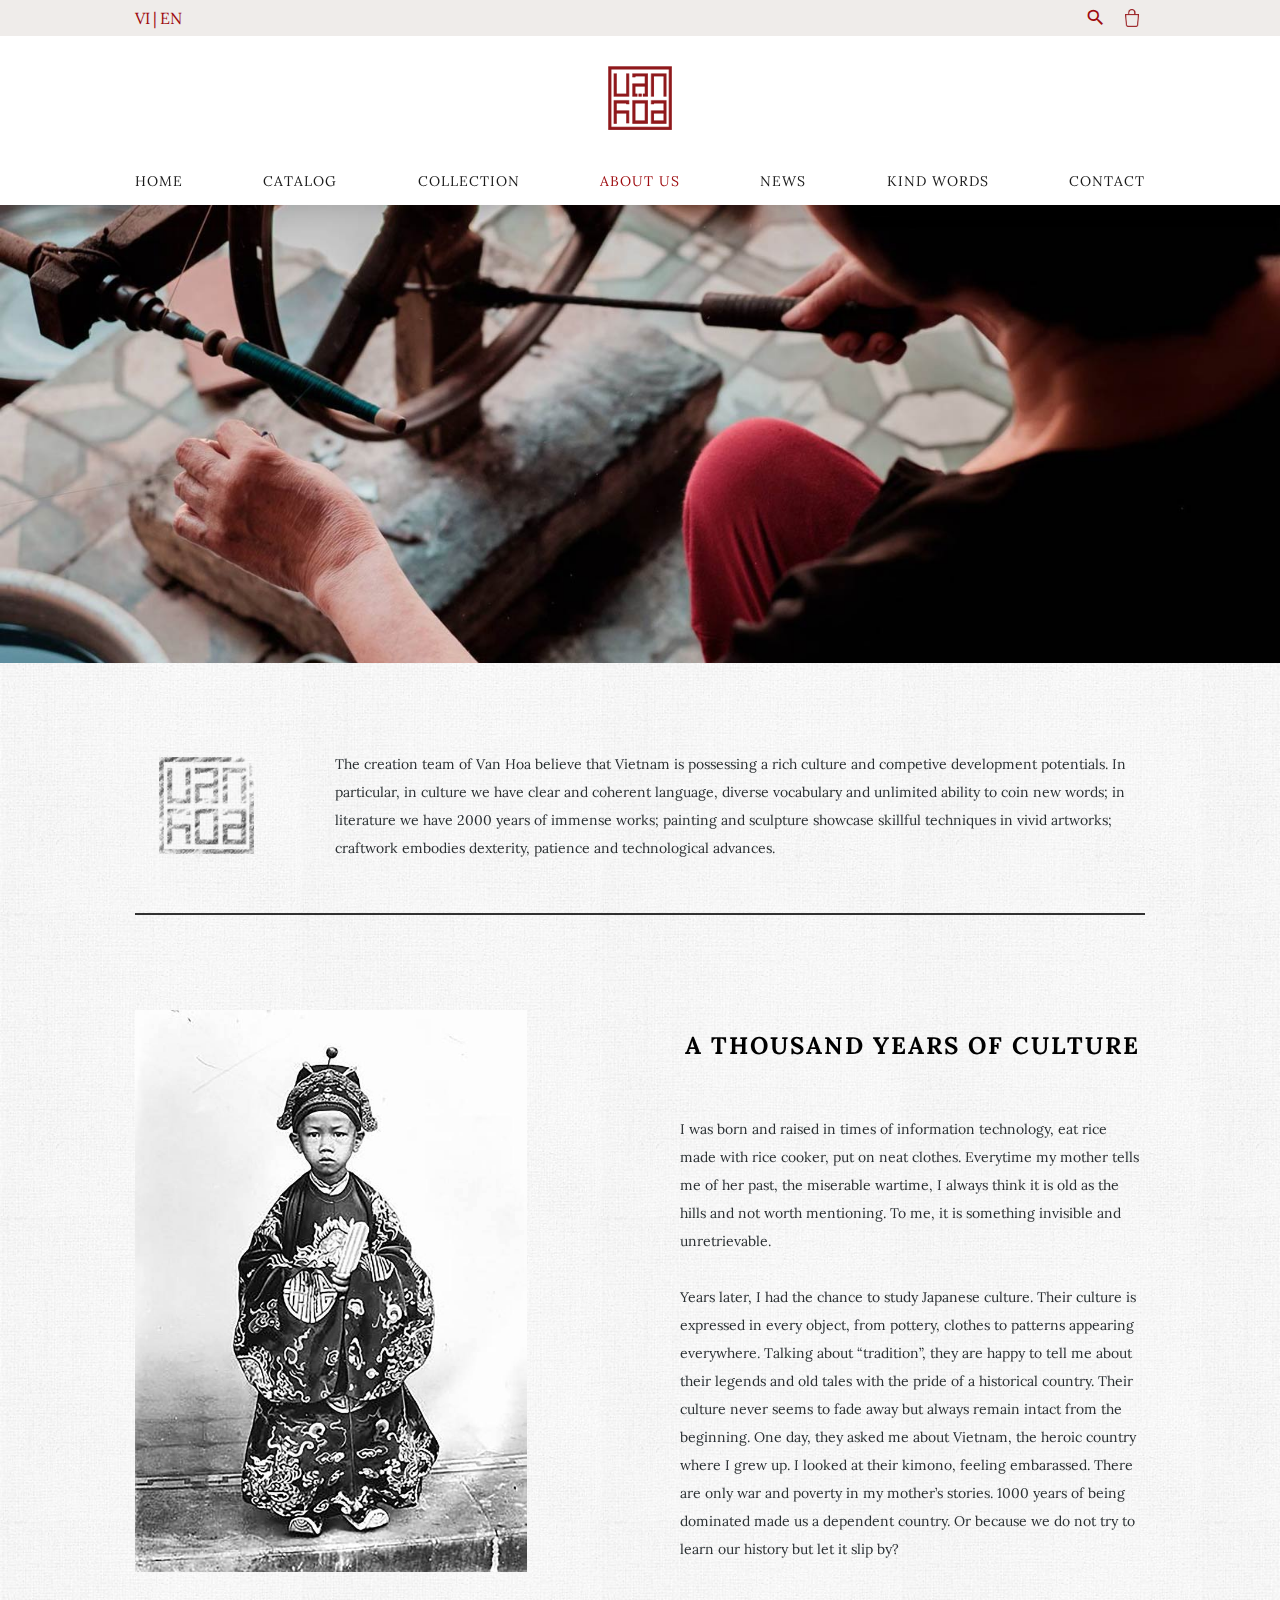
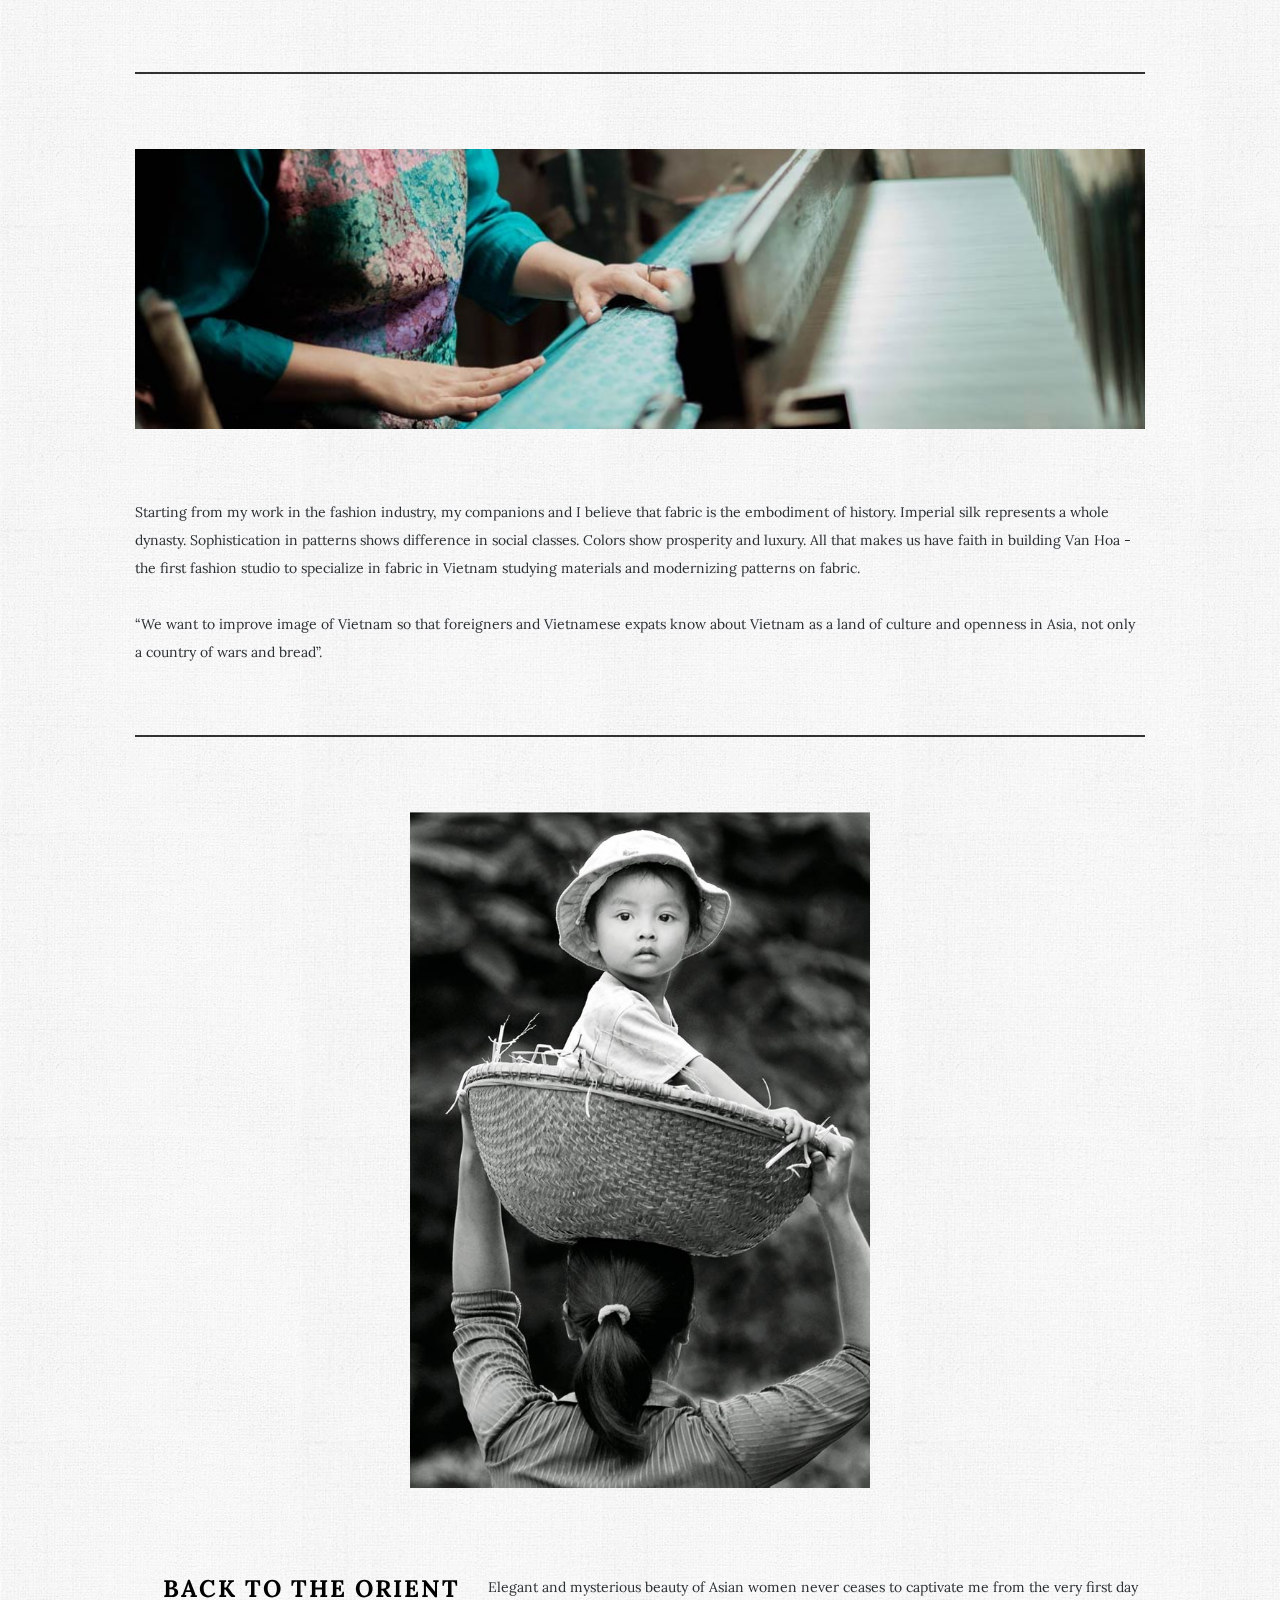
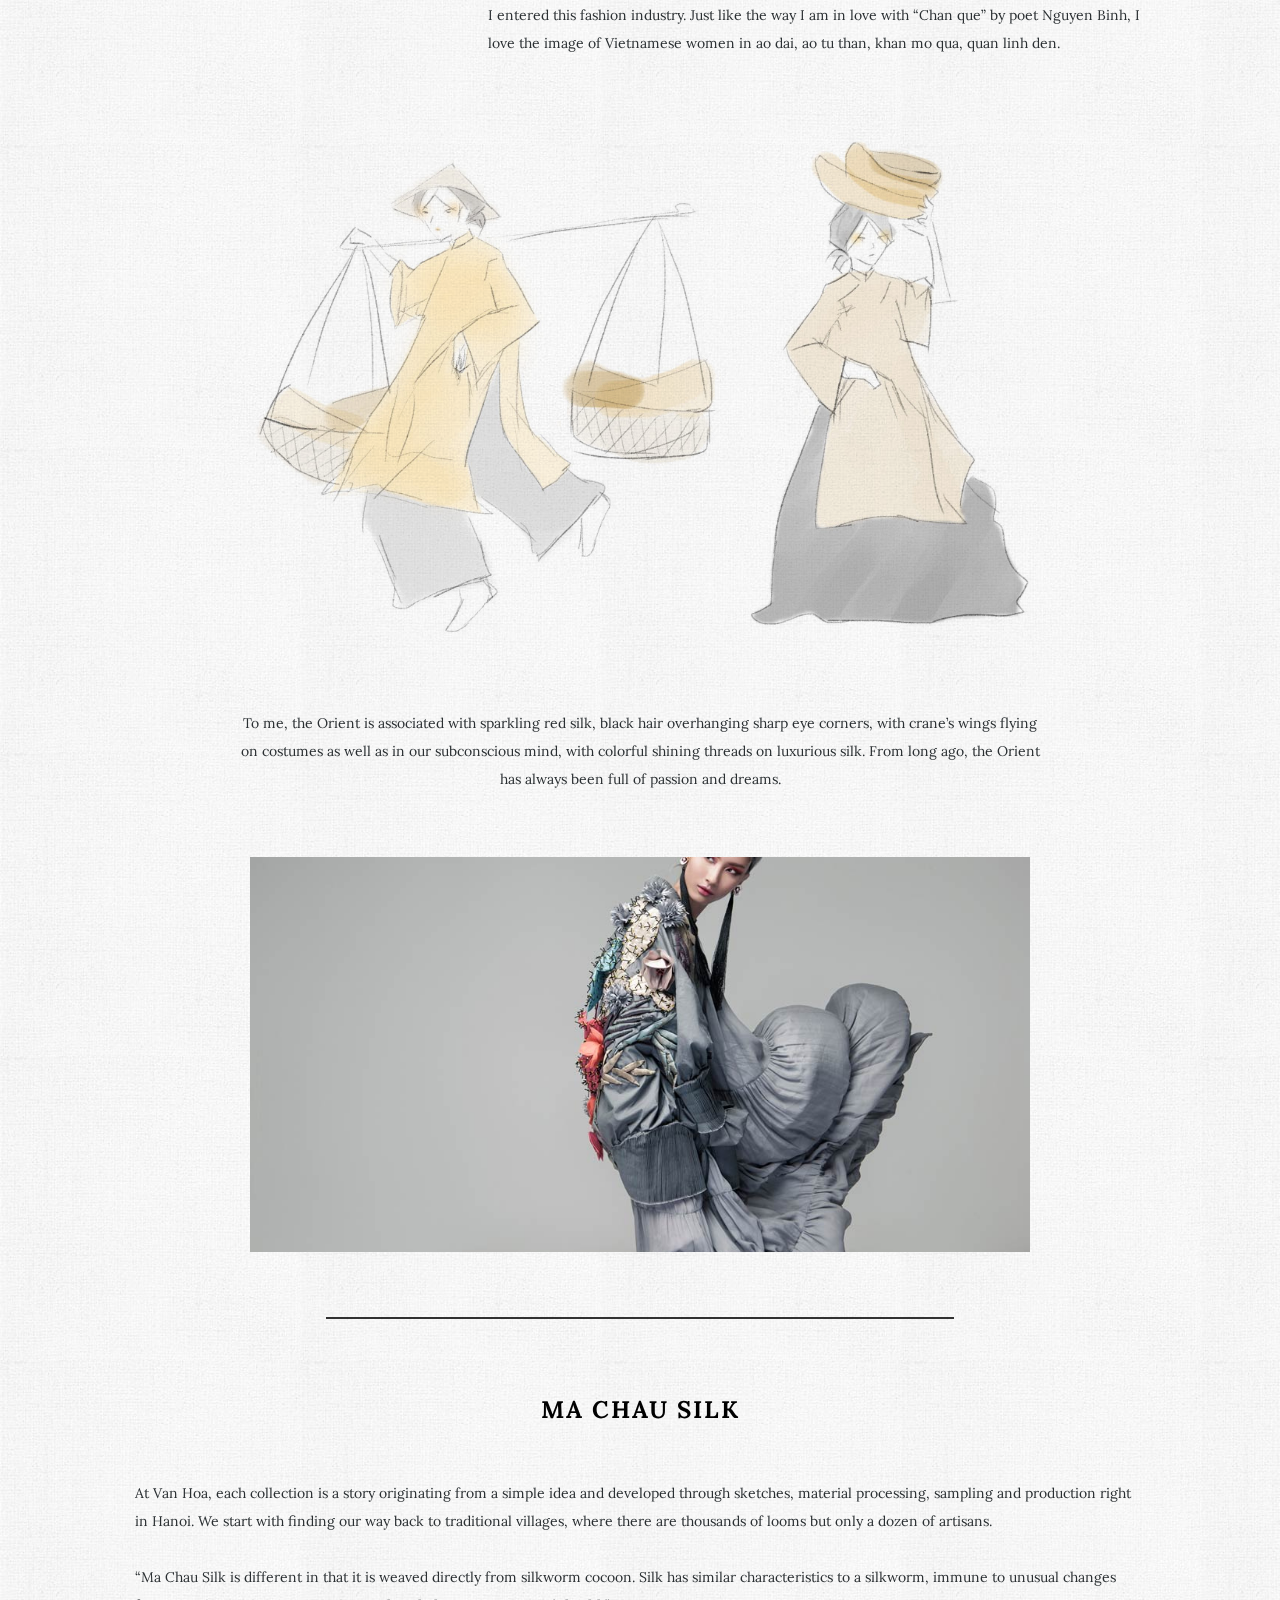
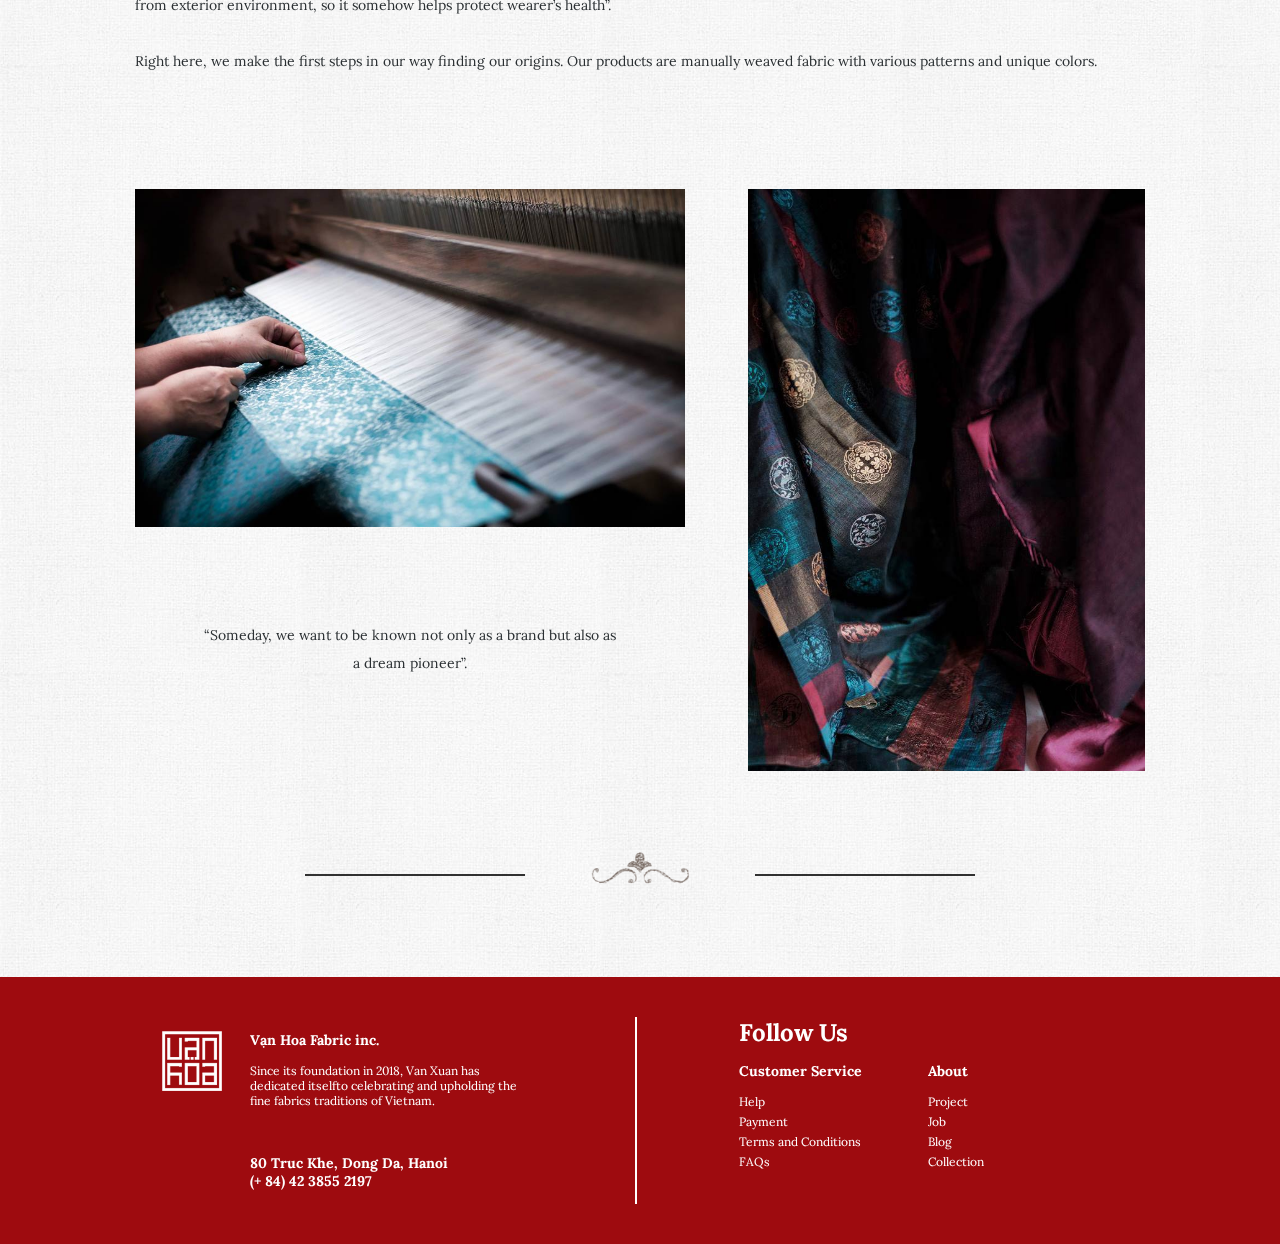
==== commit 45edb924: "pic align" ====
--- a/app/about-us.html
+++ b/app/about-us.html
@@ -122,7 +122,7 @@
 
 		<div class="page" id="ngoc-app">
 			<div class="banner big">
-				<img src="assets/banner-about.jpg" alt="" id="banner-top">
+				<img src="assets/banner-about.jpg" alt="" id="banner-top" style="transform: translateY(-3%)">
 			</div>
 
 			<div class="main-content">
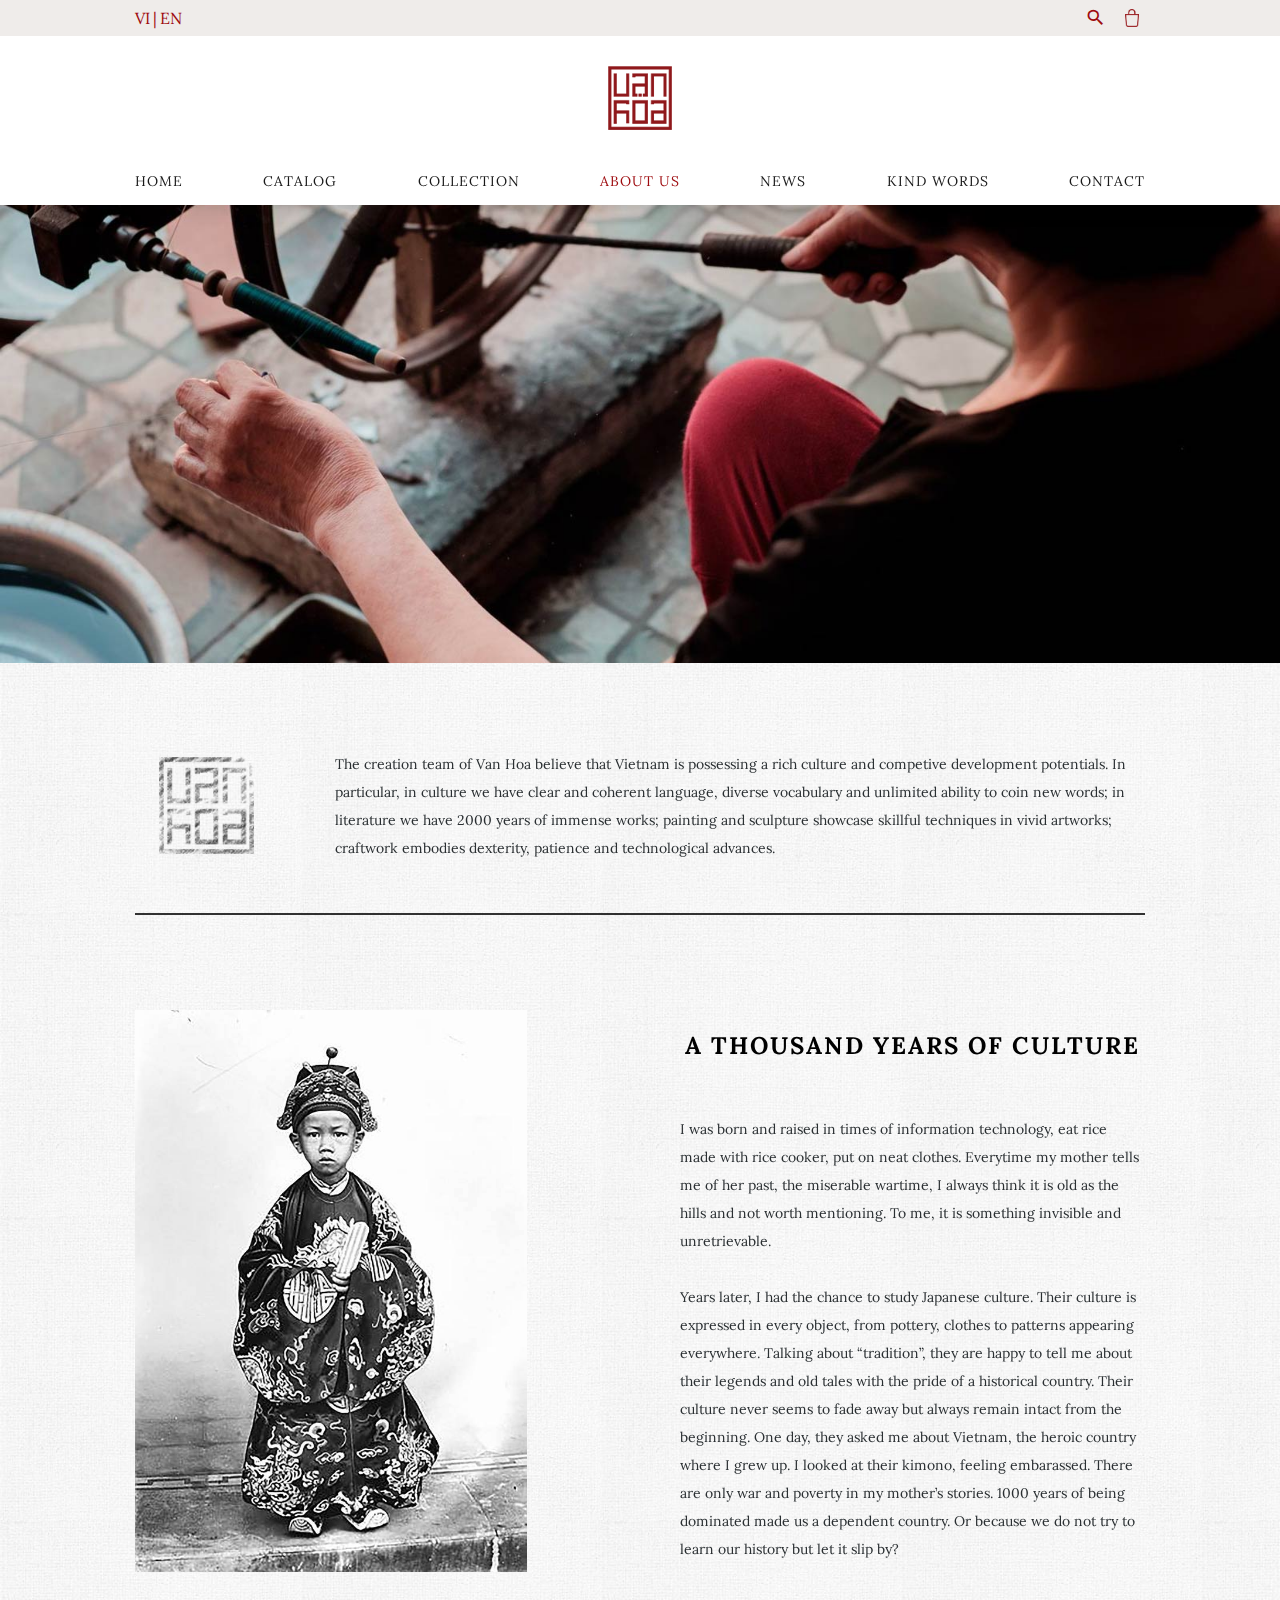
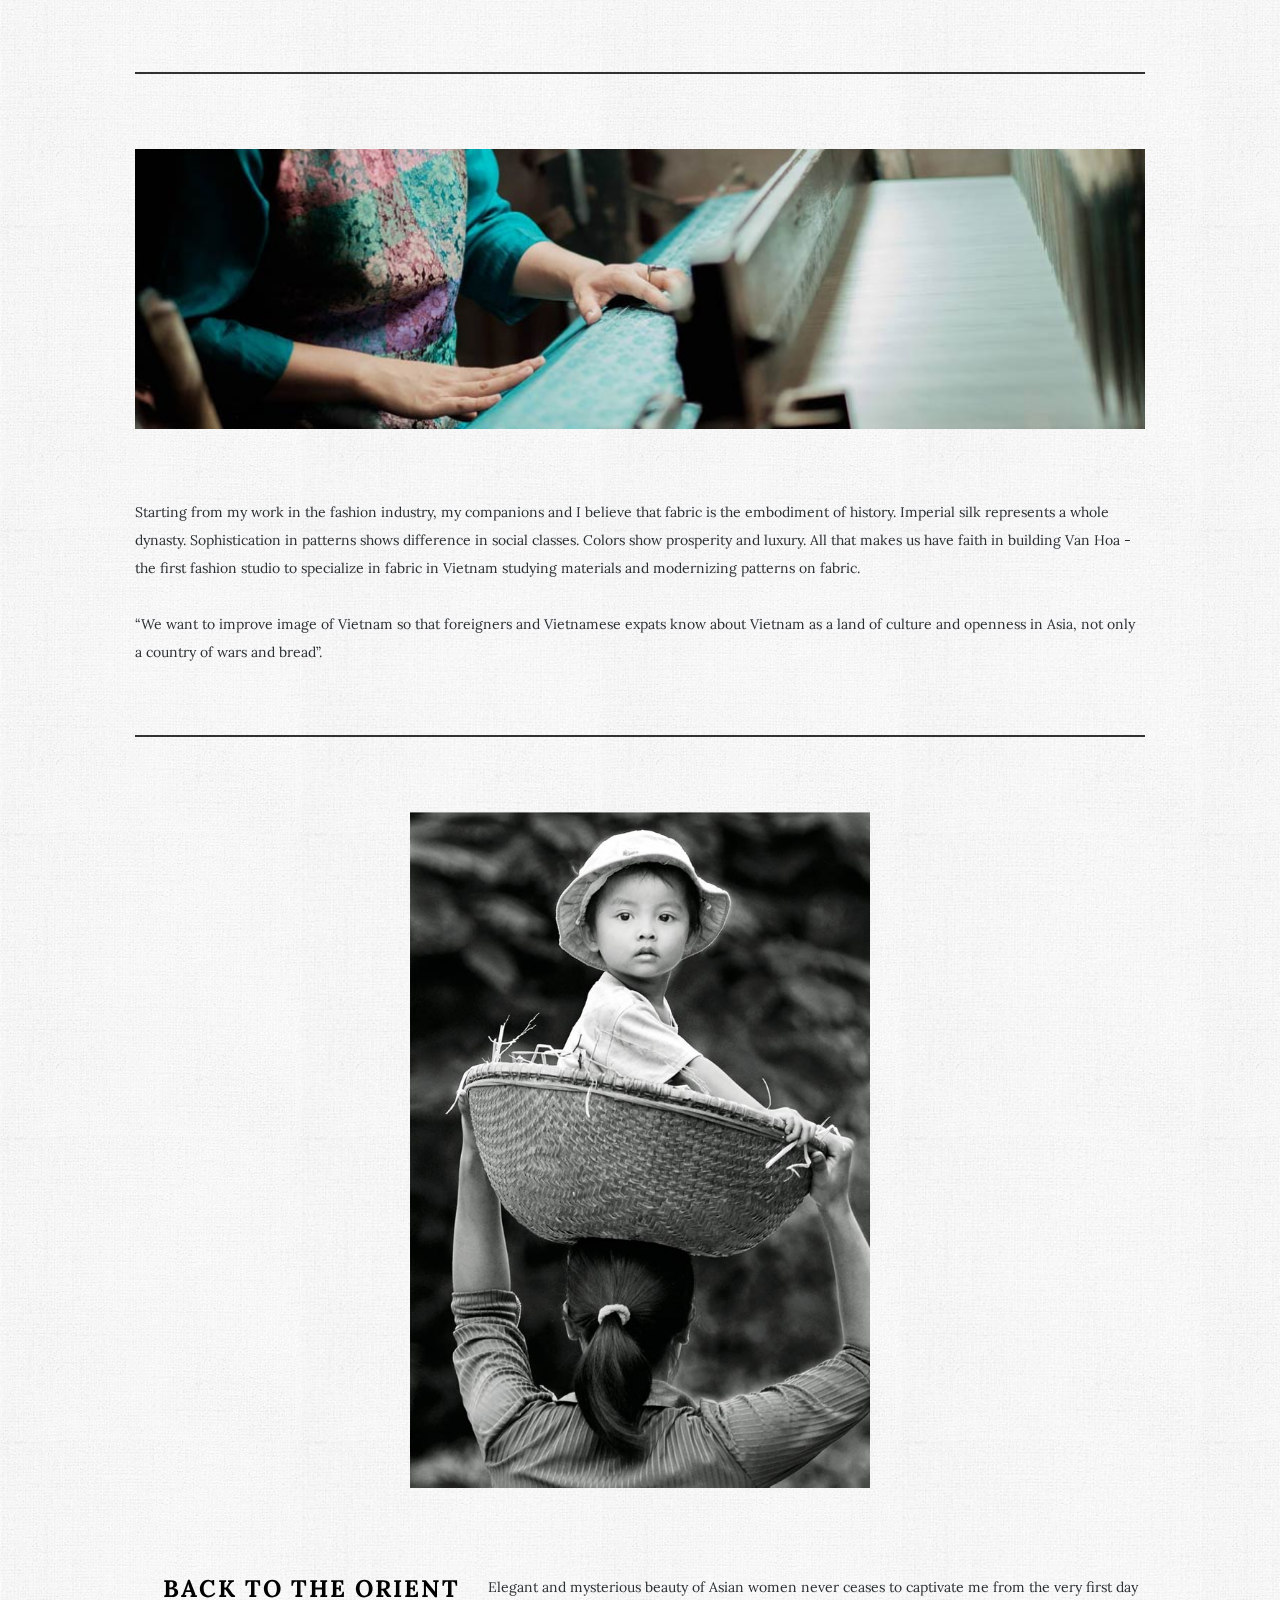
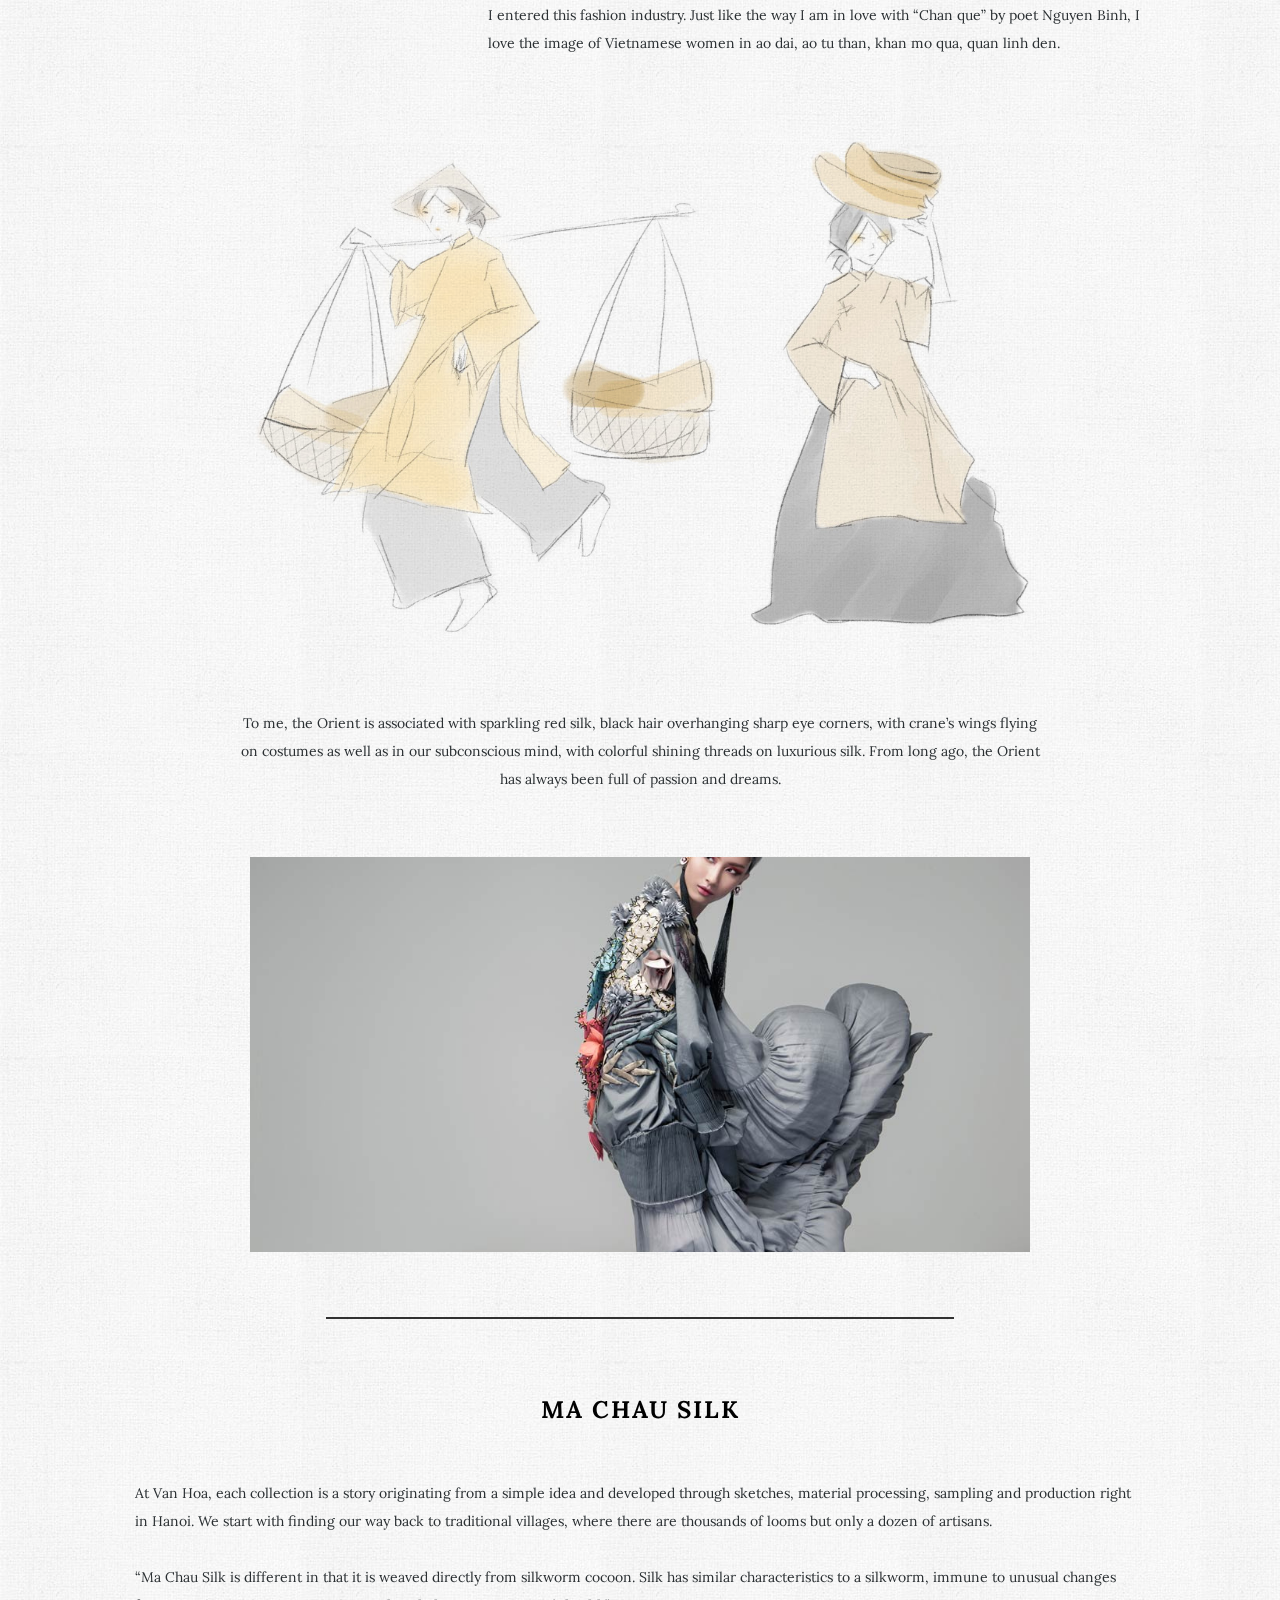
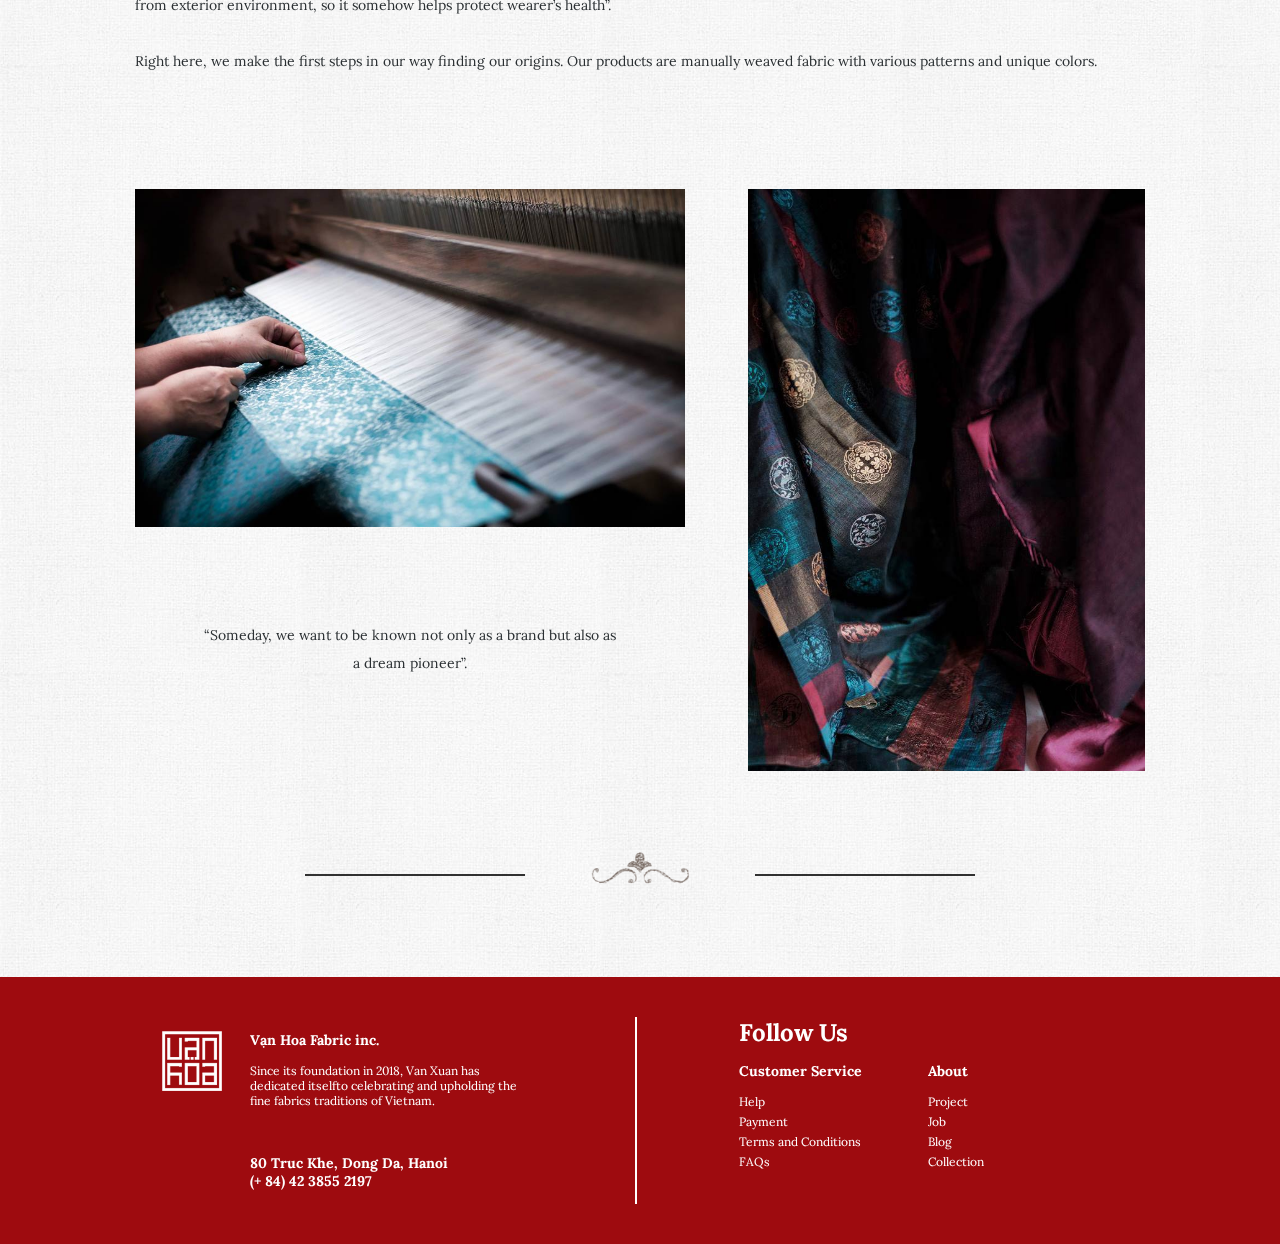
==== commit 286ad465: "oho" ====
--- a/app/about-us.html
+++ b/app/about-us.html
@@ -122,7 +122,7 @@
 
 		<div class="page" id="ngoc-app">
 			<div class="banner big">
-				<img src="assets/banner-about.jpg" alt="" id="banner-top" style="transform: translateY(-3%)">
+				<img src="assets/banner-about.jpg" alt="" id="banner-top" style="transform: translateY(-10%)">
 			</div>
 
 			<div class="main-content">
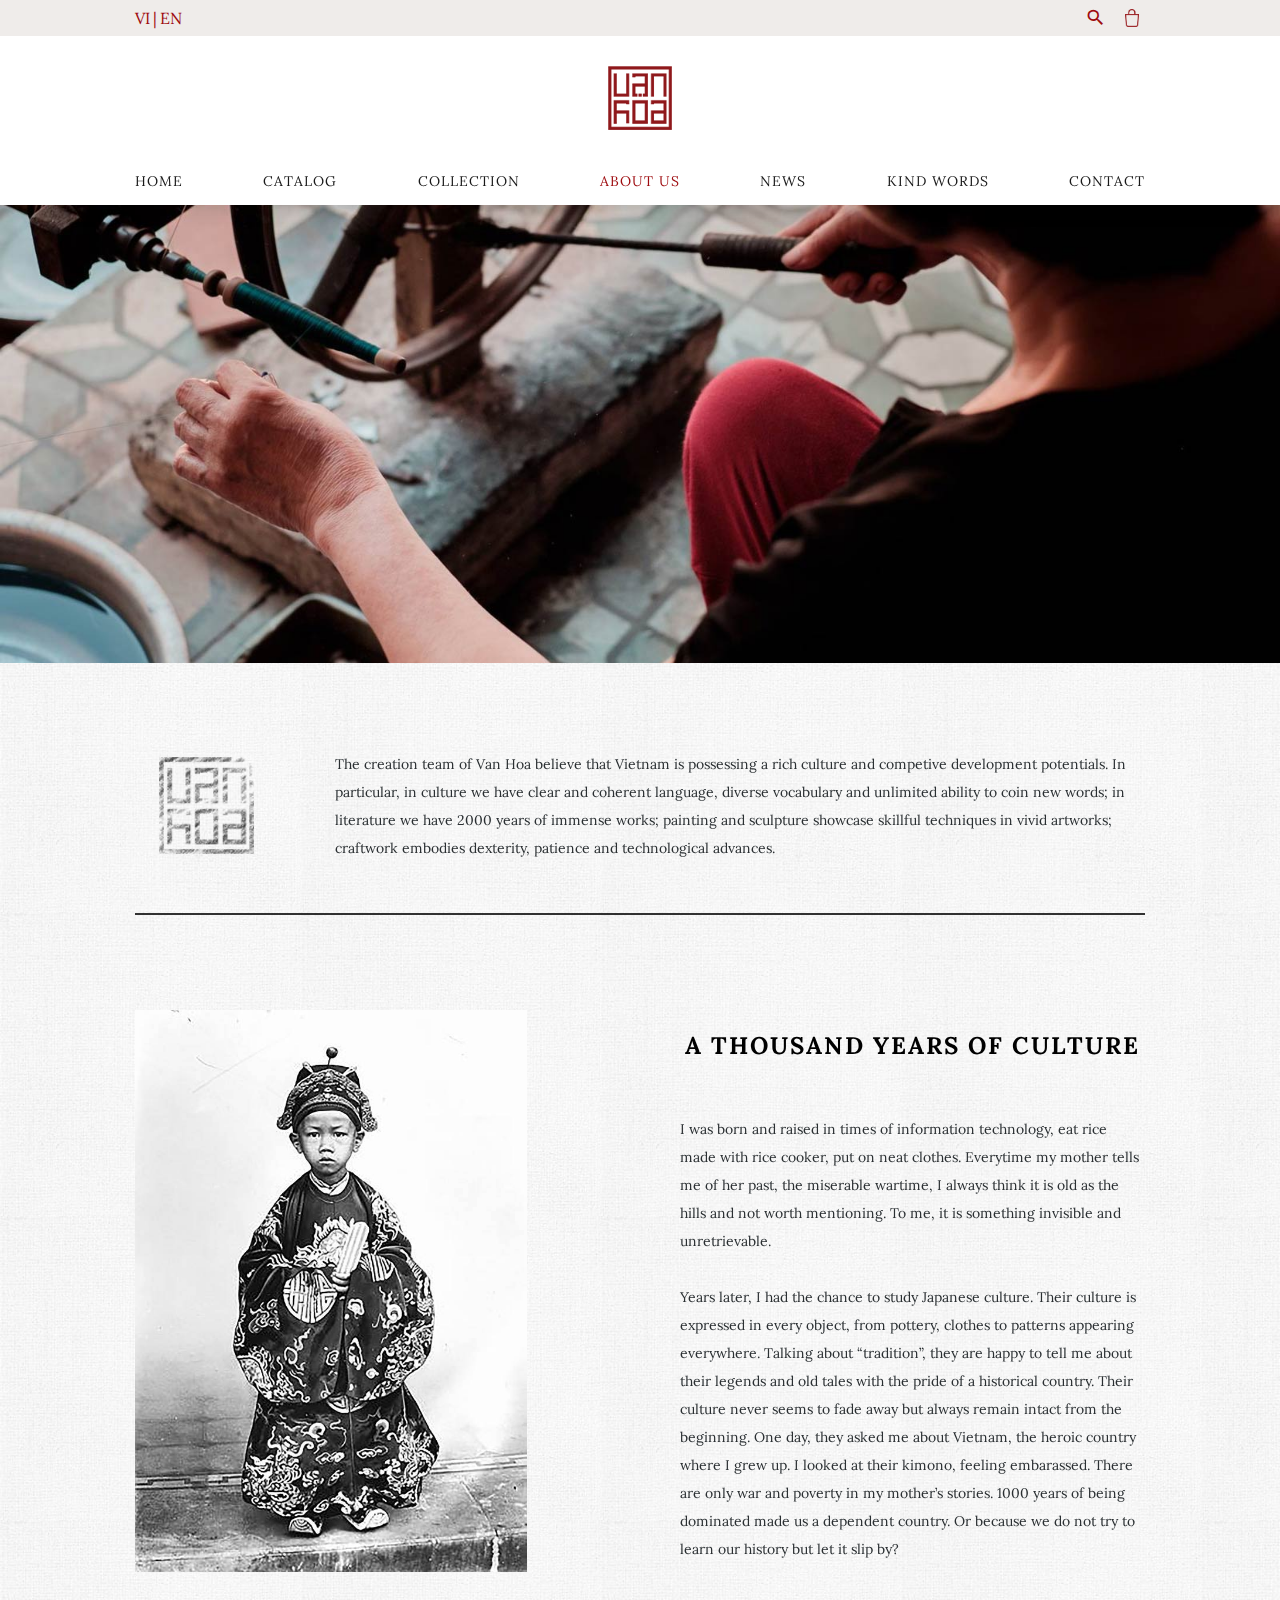
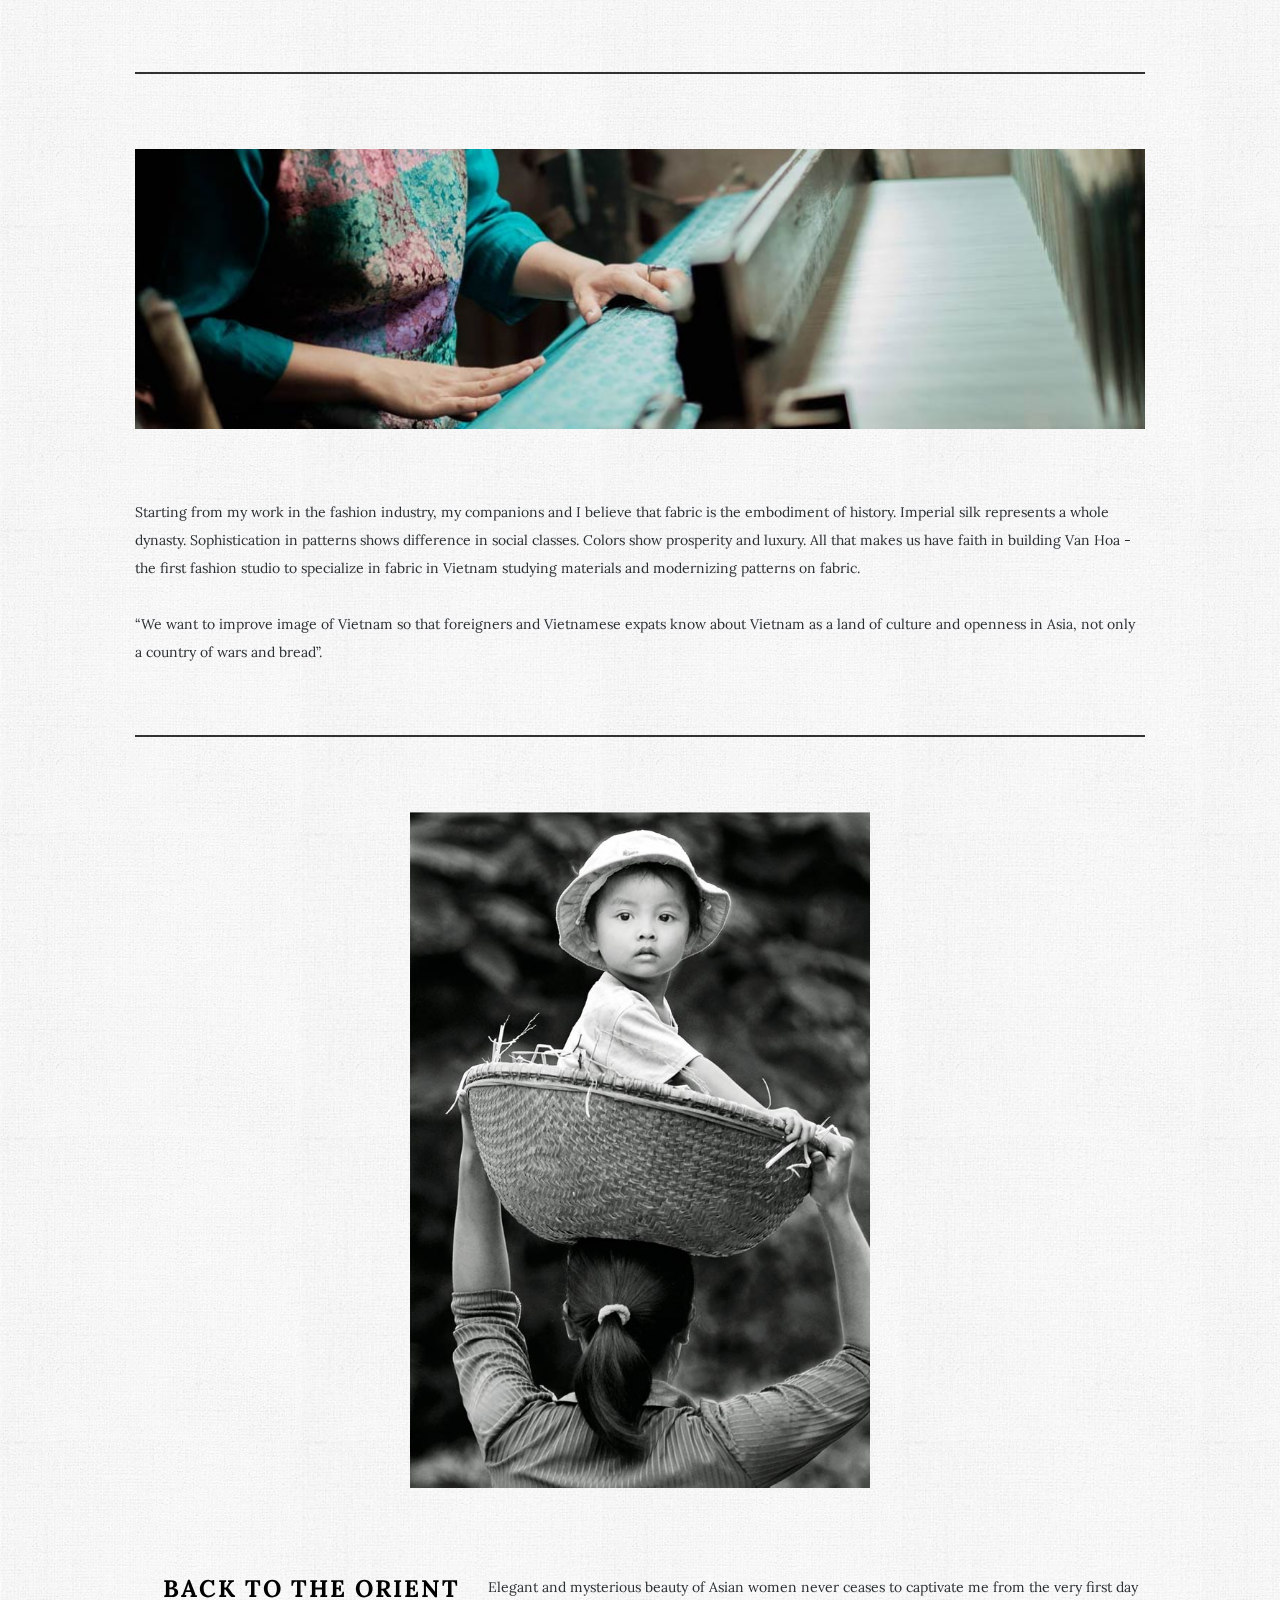
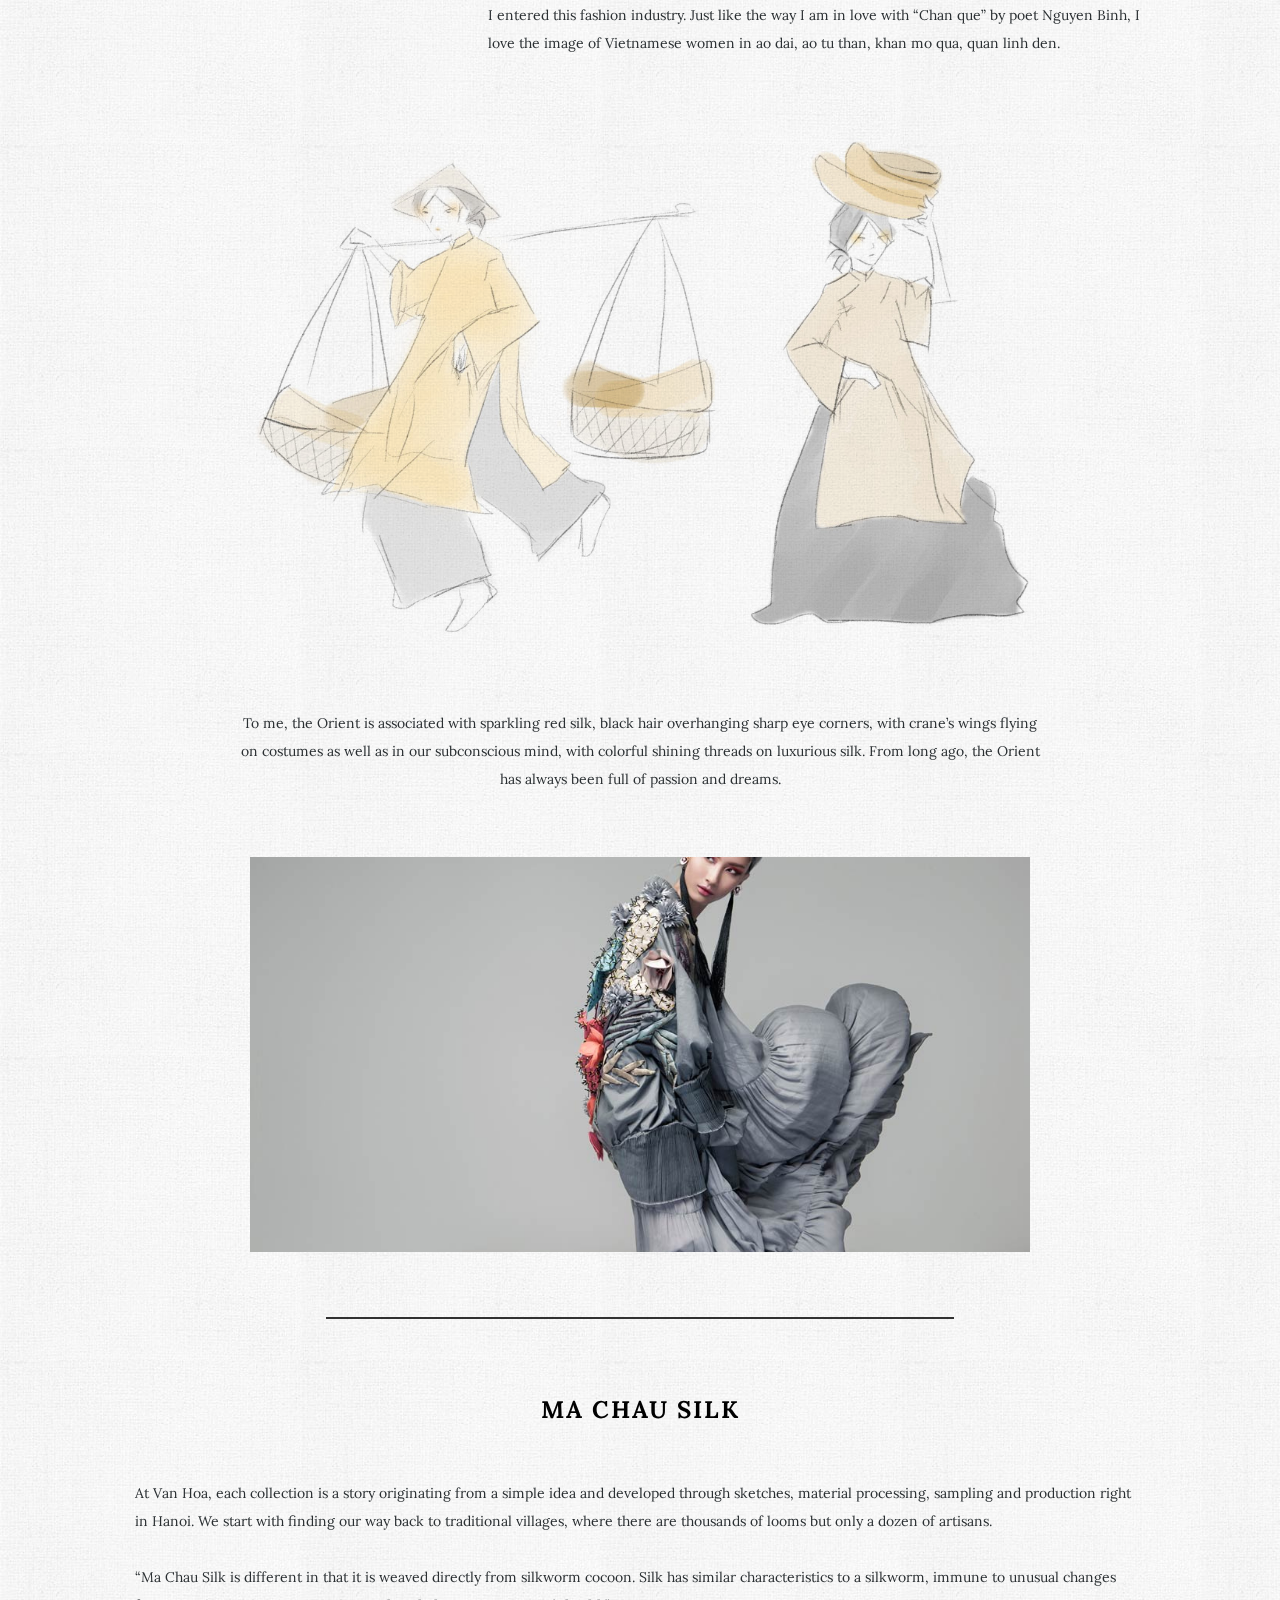
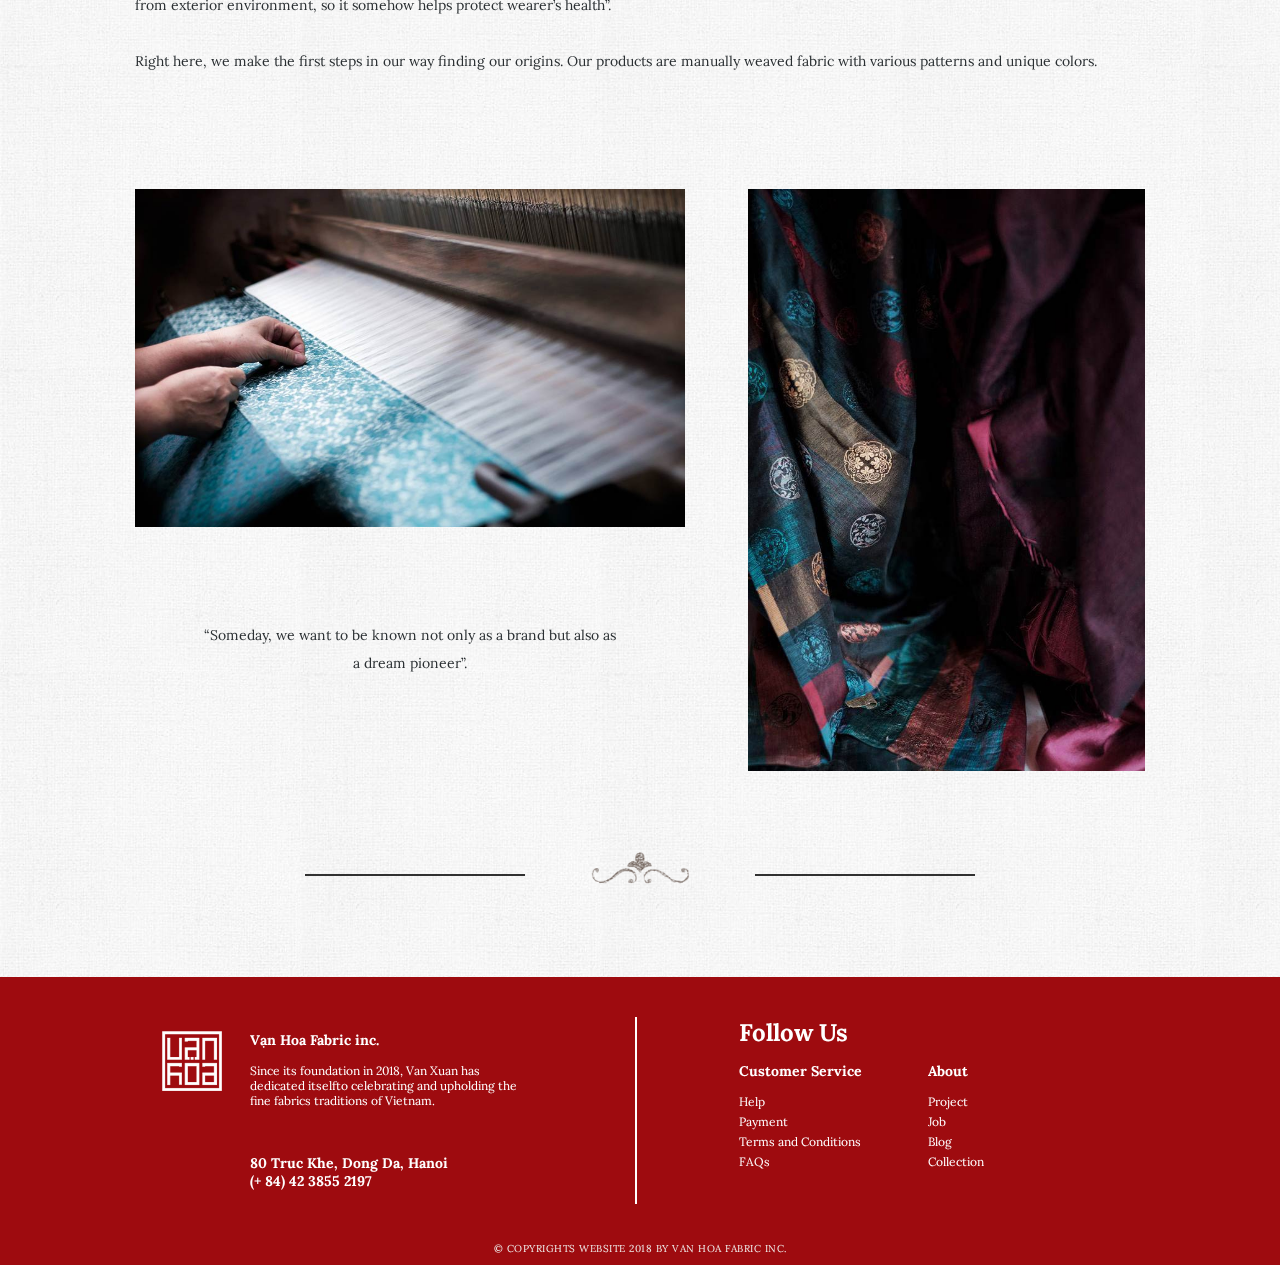
==== commit d3aeb052: "final??" ====
--- a/app/about-us.html
+++ b/app/about-us.html
@@ -320,7 +320,9 @@
 						</div>
 					</div>
 				</div>
-
+				<div class="f f-ctr mdl">
+					<span class="copyright">© COPYRIGHTS WEBSITE 2018 BY VAN HOA FABRIC INC.</span>
+				</div>
 			</div>
 		</footer>
 
--- a/app/css/style.css
+++ b/app/css/style.css
@@ -1,3 +1,3 @@
-.f{display:-ms-flexbox;display:flex}.f-r{-ms-flex-direction:row;flex-direction:row}.f-c{-ms-flex-direction:column;flex-direction:column}.mdl{-ms-flex-align:center;align-items:center}.f-ctr{-ms-flex-pack:center;justify-content:center}.f-btw{-ms-flex-pack:justify;justify-content:space-between}.f-ar{-ms-flex-pack:distribute;justify-content:space-around}.f-rht{-ms-flex-pack:end;justify-content:flex-end}.f-w{-ms-flex-wrap:wrap;flex-wrap:wrap}@font-face{font-family:"svn-manus";src:url("../assets/fonts/SVN-MANUS.OTF") format("opentype")}body{font-family:"Lora",sans-serif;margin:0;padding:0}::-moz-selection{background:rgba(158,11,15,0.85);color:white}::selection{background:rgba(158,11,15,0.85);color:white}::-moz-selection{background:rgba(158,11,15,0.85);color:white}ul{margin:0;padding:0}li{list-style-type:none}a{text-decoration:none;display:block}p{font-family:"Lora",sans-serif}p.right{text-align:right}input[type="number"]{outline:none;border:solid 1px #bbb;padding:8px 12px;max-width:46px;font-size:17px;font-family:"Lora",sans-serif;background-color:rgba(255,255,255,0.6)}input[type="number"]:focus{border-color:#9e0b0f}h1,h2,h3,h4,h5,h6{margin:0}h1.center,h2.center,h3.center,h4.center,h5.center,h6.center{text-align:center}.hand{font-family:"svn-manus", sans-serif;font-weight:normal;color:#9e0b0f}h1.hand{font-size:72px}h2.hand{font-size:50px;line-height:1}h2.title-light{font-weight:400}h3.hand{font-size:40px;line-height:1em}.hand.normal{text-transform:none;letter-spacing:0;font-weight:normal;margin-bottom:0}h3{font-size:24px;font-weight:700}h3.light{font-weight:400;letter-spacing:0px !important}h3.red{color:#9e0b0f}h3.smaller{font-size:20px}h4{font-size:16px;letter-spacing:1px}h4.red{color:#9e0b0f}.container{max-width:1010px;width:100%;margin:0 auto}.container.header{max-width:1080px}.separator{max-width:628px;height:2px;background:rgba(0,0,0,0.8);width:100%;margin:35px 0}.separator.a-margin{margin-bottom:10px;margin-top:10px}.separator.wide{max-width:none}.separator.gray{background:rgba(0,0,0,0.3)}span.text-small{font-size:12px;font-style:italic}.quote h4{letter-spacing:1.5px;font-size:18px;text-align:center;font-weight:400;padding:60px 0;line-height:2;position:relative}.quote h4::before,.quote h4::after{content:'';height:30px;width:40px;position:absolute;left:calc(50% - 20px);background-repeat:no-repeat}.quote h4::before{background-image:url("../assets/quote-open.png");top:0}.quote h4::after{background-image:url("../assets/quote-close.png");bottom:0}.quote-2 p{position:relative}.quote-2 p::before,.quote-2 p::after{content:'';height:60px;width:60px;position:absolute;background-repeat:no-repeat}.quote-2 p::before{background-image:url("../assets/close-impact.png");left:-70px;top:-70px}.quote-2 p::after{background-image:url("../assets/open-impact.png");right:-70px;bottom:-70px}.tag{min-width:168px;text-align:center;letter-spacing:1px;background:#9e0b0f;color:white;padding:10px;cursor:pointer;display:inline-block}.btn-third{color:#000;font-size:13px}.btn-third.red{color:#9e0b0f}.btn-third:hover{text-decoration:underline}.has-border-bottom{border-bottom:solid 2px #9e0b0f;padding:10px 0;margin:12px 0}.btn{text-transform:uppercase;color:#222;padding:15px;box-sizing:border-box;background-color:#ddd;display:inline-block;letter-spacing:1.5px;font-size:13px;text-align:center;transition:background-color .2s ease}.btn.disabled{cursor:not-allowed}.btn.btn-secondary{background-color:#000;color:white}.btn.btn-secondary:hover{background:#9e0b0f}.btn.btn-primary{color:white;background-color:#9e0b0f}.btn.btn-primary:hover{background-color:#80181b}.btn.small-special{padding:10px 25px;max-width:277px;width:100%;text-transform:none;letter-spacing:.5px;font-size:13px}.btn.full{max-width:100%;width:100%}.btn.big{max-width:445px;width:100%}.btn.small{padding:8px 25px}.btn.s-small{padding:8px 20px;font-size:13px;letter-spacing:0}#ngoc-app{background-image:url("../assets/pattern.jpg")}.preload#preload{position:fixed;width:100%;background:white;z-index:999;height:100vh;transition:all .5s ease}.preload#preload.hide{opacity:0;pointer-events:none;visibility:hidden}.preload#preload img{max-height:65vh;animation-name:imgAnimation;animation-duration:5s;animation-timing-function:ease;animation-fill-mode:forwards}.preload#preload h1{position:relative;animation-name:textAnimation;animation-duration:.5s;animation-timing-function:ease;animation-fill-mode:forwards}@keyframes imgAnimation{0%{opacity:0;transform:translateX(0)}100%{transform:translateX(-20%);opacity:1}}@keyframes textAnimation{from{opacity:0;transform:translateX(-100%)}to{opacity:1;transform:translateX(10%)}}section.full-height{min-height:100vh}.card-global{width:calc(100% / 3 - 16px)}.card-global .img-holder{width:100%;height:215px}.card-global img{width:100%;height:100%;-o-object-fit:cover;object-fit:cover}.card-global span.time{display:inline-block;padding:20px 0;font-size:12px;font-style:italic;font-weight:600}.card-global p.text-card{text-align:left;font-size:14px;line-height:1.7;margin:0}.col-half{width:50%;min-width:50%}a.mail{font-size:14px;letter-spacing:0;color:#9e0b0f;text-decoration:underline}table{width:100%;table-layout:auto;border-collapse:collapse}table.no-border thead tr th{border-bottom:none;text-align:left}table.no-border td p{text-align:left}table thead tr th{border-bottom:solid 2px #b2a39f;padding:10px 0}table th{text-transform:uppercase;font-weight:400;letter-spacing:1px;font-size:14px}table.cart .sum td{border-top:solid 2px #b2a39f}table.cart .sum .pad{padding:22px 0;padding-bottom:0}table.cart h4{font-size:17px;font-weight:400;text-align:left;display:inline-block}table.cart h4:hover{color:#9e0b0f;cursor:pointer;text-decoration:underline}table.cart h3{font-size:20px;margin:0}table.cart .img-holder{width:165px;height:165px;position:relative}table.cart .img-holder:hover>div{opacity:1}table.cart .img-holder:hover a.btn{transform:translateY(0);opacity:1}table.cart .img-holder img{width:100%;height:100%;-o-object-fit:cover;object-fit:cover}table.cart .img-holder>div{position:absolute;height:100%;width:100%;background:rgba(255,255,255,0.5);top:0;left:0;opacity:0;transition:all .3s ease}table.cart .img-holder a.btn{transform:translateY(20px);opacity:0;transition-delay:.2s;transition:all .325s ease}table.cart .pad{padding:0px 0 44px}table.cart tr:first-child .pad{padding-top:22px}table.cart td{text-align:center}.button-group .btn{margin:0 15px}.button-group .btn:last-child{margin-right:0}.form p.no-margin{letter-spacing:.5px;font-weight:600}.form .group input:first-child,.form .group select:first-child{margin-right:5px}.form .group input:last-child,.form .group select:last-child{margin-left:5px}.relative{position:relative}.relative .arrow-down{position:absolute;right:20px;top:26px}.arrow-down{width:0;height:0;border-left:8px solid transparent;border-right:8px solid transparent;pointer-events:none;border-top:8px solid #9e0b0f}.progress-bar{position:relative;height:3px;width:100%;background:#dedede;margin:25px 0}.progress-bar::before{content:attr(min);position:absolute;top:-20px;left:0;font-size:12px}.progress-bar::after{content:attr(max);position:absolute;top:-20px;right:0;font-size:12px}.progress-bar .now{position:absolute;height:100%;background:#9e0b0f}.progress-bar .now::after{content:attr(currentValue);position:absolute;top:-20px;color:#9e0b0f;font-size:12px;right:-15px}input[type="text"],select,textarea{padding:13px 15px;border:solid 1px #bbb;width:100%;margin:8px 0;-webkit-appearance:none;-moz-appearance:none;appearance:none;outline:none;font-family:"Lora",sans-serif;font-size:14px;box-sizing:border-box;letter-spacing:.5px}input[type="text"].small,select.small,textarea.small{padding:8px 15px}input[type="text"]:focus,select:focus,textarea:focus{border-color:#9e0b0f}::-webkit-input-placeholder{font-family:"Lora",sans-serif;font-size:14px;letter-spacing:.5px}::-moz-placeholder{font-family:"Lora",sans-serif;font-size:14px;letter-spacing:.5px}:-ms-input-placeholder{font-family:"Lora",sans-serif;font-size:14px;letter-spacing:.5px}:-moz-placeholder{font-family:"Lora",sans-serif;font-size:14px;letter-spacing:.5px}select:required:invalid{color:rgba(0,0,0,0.625)}option[value=""][disabled]{display:none}option{color:black}.checkbox{margin-top:4px}.checkbox p{margin:0;margin-left:14px;font-size:12px !important;line-height:1 !important}.cb{height:20px;width:20px;position:relative}.cb input[type="checkbox"]{width:100%;height:100%;position:absolute;padding:0;margin:0;top:0;left:0;outline:none;opacity:0;cursor:pointer}.cb input[type="checkbox"]:checked ~ .check{border-color:#9e0b0f}.cb input[type="checkbox"]:checked ~ .check::after{width:12px;height:12px;content:'';position:absolute;background:#9e0b0f;top:4px;left:4px}.cb .check{cursor:pointer;height:100%;width:100%;position:absolute;top:0;pointer-events:none;left:0;background:white}.cb .check::before{border:solid 1px #bbb;content:'';position:absolute;width:18px;height:18px;top:0;left:0}.breadcrumb ul li{margin:0 5px;color:#aaa}.breadcrumb ul li:first-child{margin-left:0}.breadcrumb ul li.active a{color:#000;pointer-events:none}.breadcrumb ul a{color:#aaa;font-size:12px;letter-spacing:1px}.pagination{width:100%;margin:20px 0}.pagination li{margin:0 3px}.pagination li.active a{background:#9e0b0f}.pagination li a{padding:10px 15px;background:#2a2f32;color:white;font-size:12px}.pagination li a:hover{background:#9e0b0f}.form-tipu{width:100%;border:solid 1px #bbb;padding:0 13px;box-sizing:border-box}.form-tipu li{padding:13px 0;border-bottom:solid 1px #bbb}.form-tipu li:last-child{border-bottom:none}.form-tipu p{margin:0;line-height:1 !important;text-align:left !important}.form-tipu p:first-child{min-width:85px;font-weight:700}.radio{height:20px;width:20px;position:relative;overflow:hidden}.radio input[type="radio"]{-webkit-appearance:none;-moz-appearance:none;appearance:none;opacity:0;position:absolute;height:100%;width:100%;top:0;margin:0;left:0}.radio input[type="radio"]:checked ~ .check{background:#9e0b0f;border-color:#9e0b0f}.radio input[type="radio"]:checked ~ .check::after{content:'';width:4px;height:4px;position:absolute;top:7px;left:7px;background:#fff;border-radius:50%}.radio .check{position:absolute;height:calc(100% - 2px);width:calc(100% - 2px);top:0;left:0;border-radius:50%;background:white;border:solid 1px #bbb;pointer-events:none}.warning{height:155px;background:#f7f7f7}.warning p{margin-bottom:0 !important}nav{box-shadow:0px 2px 20px rgba(0,0,0,0.15);position:absolute;width:100%;background:#fff;top:0;z-index:100}nav .cart-icon{width:14px;position:relative;top:2px;padding:3px}nav.minified{position:fixed}nav.minified .bottom{background:#9e0b0f}nav.minified .bottom li.active a{color:white;font-weight:700}nav.minified .bottom li a{color:rgba(255,255,255,0.85)}nav.minified .bottom li a:hover{color:white}nav.minified .bottom li a::before{background:#fff}nav .top{background:#efecea;min-height:36px}nav .top li,nav .top a{color:#9e0b0f;position:relative}nav .top li.active .search-bar{display:block}nav .top li.active .caller{background:#9e0b0f;color:#fff;border-radius:0 3px 3px 0}nav .top li .search-bar{position:absolute;width:280px;right:5px;height:100%;display:none}nav .top li .search-bar a{position:absolute}nav .top li .search-bar a:hover{background:transparent !important;color:#9e0b0f !important}nav .top li .search-bar input{padding:7px 40px;border:none;background:rgba(255,255,255,0.4);font-size:12px;padding-bottom:5px;margin:0}nav .top li .search-bar ::-webkit-input-placeholder{font-size:12px}nav .top li .search-bar ::-moz-placeholder{font-size:12px}nav .top li .search-bar :-ms-input-placeholder{font-size:12px}nav .top li .search-bar :-moz-placeholder{font-size:12px}nav .top a{padding:0 3px}nav .top #lang-select li:first-child a{padding-left:0}nav .top #top-tools a{margin:0 5px}nav .top #top-tools a i{font-size:1.325rem;padding:3px 0}nav .top #top-tools a:hover{background:#9e0b0f;color:white;border-radius:3px}nav .top #top-tools a:hover .cart-icon{-webkit-filter:brightness(100);filter:brightness(100)}nav .top #top-tools li:last-child a{margin-right:0}nav .middle{padding:30px 0;padding-bottom:18px}nav .middle img{max-width:64px}nav .bottom{transition:background .2s ease}nav .bottom li{position:relative}nav .bottom li .dropdown-menu{position:absolute;top:100%;background:#9e0b0f;width:100%;display:none;box-shadow:0px 5px 10px rgba(0,0,0,0.15)}nav .bottom li .dropdown-menu li{width:100%;box-sizing:border-box;padding:0 10px}nav .bottom li .dropdown-menu li:hover{background:#efecea}nav .bottom li .dropdown-menu li:hover a{background:#efecea;color:#7a8184}nav .bottom li .dropdown-menu li:last-child a{border-bottom:0}nav .bottom li .dropdown-menu li a{color:#fff;white-space:nowrap;font-size:12px;font-weight:400 !important;padding:14px 0px;text-align:center;border-bottom:solid 1px #fff}nav .bottom li .dropdown-menu li a::before{display:none}nav .bottom li:hover .dropdown-menu{display:block}nav .bottom li:hover a::before{width:100%}nav .bottom a{text-transform:uppercase;color:rgba(0,0,0,0.9);letter-spacing:1px;padding:0 35px;padding-top:20px;padding-bottom:15px;position:relative;font-size:.875rem;transition:color .2s ease}nav .bottom a::before{content:"";position:absolute;bottom:0;left:0;height:3px;width:0;background:#9e0b0f;transition:all .2s ease}nav .bottom li.active a{color:#9e0b0f}footer{background:#9e0b0f;padding:40px 0;color:white}footer .small-info{max-width:282px}footer .item{width:50%;padding:0 27px}footer .item:first-child{border-right:solid 2px #fff}footer .item:last-child{margin-left:75px;width:calc(50% - 75px)}footer .footer-nav p.title{margin-bottom:10px}footer .footer-nav a{color:#fff;font-size:12px;display:inline-block}footer .footer-nav a:hover{text-decoration:underline}footer .footer-nav>div{width:50%}footer ul.social li{margin:0 10px;display:-ms-flexbox;display:flex;-ms-flex-align:center;align-items:center}footer ul.social li:nth-child(2) a{font-size:24px}footer ul.social li:nth-child(3) a{font-size:32px;position:relative;top:2px}footer ul.social a{color:#fff;font-size:28px}footer p{font-size:12px}footer p.title{font-size:14px;font-weight:700}footer a#logo{margin:14px;margin-left:0;margin-right:28px}footer a#logo img{max-width:60px}.banner{max-height:330px;overflow:hidden;background:#000}.banner.product-catalog{max-height:425px;position:relative}.banner.product-catalog::after{position:absolute;content:'';width:100%;height:100%;top:0;z-index:2;background:rgba(0,0,0,0.65)}.banner.big{max-height:663px}.banner.top{max-height:510px}.banner h2{font-size:60px;position:absolute;top:290px;text-align:center;width:100%;color:#fff;z-index:3}.banner img{width:100%;transition:transform 9s ease}.banner .swiper-slide{overflow:hidden}.banner .swiper-slide img{transform:scale(1.5)}.banner .swiper-slide.swiper-slide-active img{transform:scale(1)}.banner.collection-footer{position:relative}.banner #banner-footer{transition:all 30s ease}.banner #banner-footer.add{transform:translateY(-50%)}.main-content.cart{padding:50px 0;padding-top:230px}.main-content .special p{margin:0;text-align:left;padding-left:80px}.main-content img.symbol-1{max-width:120px;margin:20px;margin-top:30px}.main-content p{font-size:14px;text-align:center;line-height:2;max-width:810px;color:#2a2f32}.main-content p.no-margin{margin-bottom:5px;border-top:0;-webkit-margin-before:0}.main-content p.full{max-width:none}.main-content p.wide{max-width:900px}.main-content p.italic{font-style:italic;margin:0}.main-content p.left{text-align:left}.main-content p.sub{font-size:12px}.main-content p.right{text-align:right}.main-content h3{text-transform:uppercase;letter-spacing:2px;margin-bottom:20px}.main-content h3.a-margin{margin-bottom:5px}.caller{padding:64px 0}.caller img{max-width:170px}.caller .line-handler{position:relative;margin-bottom:20px}.caller .line-handler.no-margin{margin-bottom:0}.caller .line-handler::before,.caller .line-handler::after{content:'';height:2px;width:220px;position:absolute;background:rgba(0,0,0,0.8);top:50%}.caller .line-handler::before{left:calc(-100% - 80px)}.caller .line-handler::after{right:calc(-100% - 80px)}.pattern-show{max-width:880px;margin:0 auto;width:100%;position:relative}.pattern-show a.see-more{position:absolute;bottom:28px;right:-15%;transform:rotateZ(90deg);color:#9e0b0f;font-size:16px}.pattern-show .pattern-content{width:calc(100% / 4 - 16px)}.pattern-show .pattern-content:nth-child(even){height:85vh}.pattern-show .pattern-content:nth-child(odd){height:60vh}.pattern-show img{width:100%;height:100%;-o-object-fit:cover;object-fit:cover}section#quote-section{border:solid 20px #9e0b0f;border-top:none;border-bottom:none}section#quote-section p{max-width:885px;font-size:16px}section#mesinjahit{min-height:1600px}section#mesinjahit>.container{margin-top:150px}section#mesinjahit img{max-width:640px;width:100%}section#mesinjahit .img-holder{position:relative;display:inline-block;width:640px}section#mesinjahit .img-holder .text{left:0;position:absolute;top:108%;width:860px}section#mesinjahit .img-holder .text p{text-align:left;font-size:16px}section#mesinjahit .img-holder .text p:first-child{max-width:350px}section#mesinjahit .img-holder .text p:last-child{margin-left:50px}section#our-creative{background-image:url("../assets/home-bg.jpg");min-height:580px;background-position:center 60%;background-size:cover}.float-box{padding:42px 30px 55px;background:#fff;margin-bottom:40px;box-shadow:4px 5px 20px rgba(0,0,0,0.28)}.float-box p{font-size:16px;max-width:335px;text-align:left;margin-bottom:40px}section#our-journey{min-height:100vh;padding-bottom:100px}section#our-journey h1.hand{text-align:center}section#about-1{padding-top:70px}section#about-1 img#logo-sketch{margin:24px}section#about-1 #a1-img{width:calc(370 / 954 * 100%);height:auto;-ms-flex-item-align:start;align-self:flex-start}section#about-1 #a1-content{max-width:465px}section#about-1 #a1-content h3{font-size:24px;text-align:center;margin-top:20px}section#about-1 div#a2-img{height:280px;overflow:hidden;position:relative;margin-bottom:55px}section#about-1 div#a2-img img{width:100%;transform:translateY(-28%)}section#about-1 #a3-img{max-width:460px;-ms-flex-item-align:center;-ms-grid-row-align:center;align-self:center}section#about-1 .title-con{max-width:420px;width:100%;text-align:center}section#about-1 #a3-text{margin-top:85px}section#about-1 #a3-text p{padding:0}section#about-1 #a4-img{width:100%;mix-blend-mode:multiply;margin-top:50px}section#about-1 div#a5-img{width:780px;height:395px;overflow:hidden;margin-top:50px;margin-bottom:30px}section#about-1 div#a5-img img{width:100%;transform:translateY(-18%)}section#about-1 #a6-img{width:550px;height:338px}section#about-1 #a7-img{width:397px;height:582px}section#about-1 #a6{margin-top:100px}section#about-1 #a6>div{max-width:550px}section#about-1 #a6>div div:last-child{height:244px}section#about-1 #a6>div div:last-child p{max-width:420px}section#about-1 #a6-img,section#about-1 #a7-img{overflow:hidden;position:relative}section#about-1 #a6-img img,section#about-1 #a7-img img{width:100%;-o-object-fit:cover;object-fit:cover}#choosen-for-you{max-width:940px;margin:0 auto;margin-top:60px}#choosen-for-you>div{width:calc(100% / 4);padding:8px}#choosen-for-you>div:first-child{padding-left:0}#choosen-for-you>div:last-child{padding-right:0}#choosen-for-you .img-holder{height:222px;width:100%;overflow:hidden;cursor:pointer}#choosen-for-you .img-holder img{width:100%;height:100%;-o-object-fit:cover;object-fit:cover}#choosen-for-you p{text-transform:uppercase;cursor:pointer}#choosen-for-you p:hover{text-decoration:underline}section#sec-choosen{padding:60px 0}.banner #mid-catalog{transform:translateY(-20%)}#popular-catalog{max-width:765px;margin:0 auto;margin-top:60px}#popular-catalog>div{width:calc(100% / 3)}#popular-catalog div.image{overflow:hidden;height:250px}#popular-catalog div.image img{width:100%;height:100%;-o-object-fit:cover;object-fit:cover}#popular-catalog div.text h4{text-transform:uppercase}#popular-catalog div.text p{max-width:200px;line-height:1.6;margin:12px 0 20px}section#popular{padding:100px}section#new-product{padding:60px 0 100px}section#new-product .cards{margin-top:70px;margin-bottom:60px}section#new-product .cards>div{padding:10px}section#new-product .cards h3{font-size:20px;letter-spacing:0;font-weight:400;margin:0}section#new-product .cards p{margin:0;padding:0;line-height:1.7}section#new-product .img-holder{margin-bottom:10px}section#new-product .img-holder img{width:100%;height:100%;-o-object-fit:cover;object-fit:cover}section.news-content img{width:100%;height:100%;-o-object-fit:cover;object-fit:cover}section.news-content .img-holder{height:457px;overflow:hidden}section.news-content .text,section.news-content p{text-align:left}section.news-content .text{max-width:440px;padding:0 72px}section.news-content span.text-small{margin-bottom:15px;display:inline-block}.news-list{padding:55px 0}.news-list:last-child{padding-bottom:150px}.news-list:nth-child(odd)>.col-half:first-child{-ms-flex-order:2;order:2}.news-list:nth-child(odd)>.col-half:last-child{-ms-flex-pack:end;justify-content:flex-end}.news-list:nth-child(odd)>.col-half:last-child .text,.news-list:nth-child(odd)>.col-half:last-child p{text-align:right}section.contact-main{padding:60px 50px 80px;background:#fff}section.contact-main h4{text-transform:uppercase;font-weight:400;font-size:20px;margin-bottom:20px;letter-spacing:4px}section.cart-main{padding:0 50px;padding-bottom:80px;background:#fff}section.cart-main .header-title{padding:90px 0 50px}.logo-img{max-width:50px;margin-bottom:10px}.logo-img img{width:100%}.steps-cart{padding-top:60px}.forms-cart{max-width:calc(60% - 50px);width:100%;padding-right:50px;border-right:solid 2px #cecece}.summary{max-width:calc(40% - 50px);width:100%;padding-left:50px}.summary li{padding:15px 0}.summary li.price-li{padding:0}.summary li.price-li p{margin:0}.summary li.price-li h3{margin:0}.summary li.price-li span{font-size:12px;margin-right:15px}.summary p.price{font-weight:600}.img-fabric{position:relative;width:55px;height:55px;margin-right:20px}.img-fabric img{width:55px;height:55px;-o-object-fit:cover;object-fit:cover}.img-fabric span.qty{position:absolute;background:#000;height:22px;width:22px;color:white;top:-12px;font-size:11px;right:-12px;border-radius:50%;display:-ms-flexbox;display:flex;-ms-flex-align:center;align-items:center;-ms-flex-pack:center;justify-content:center}section.cart-main>div.hidden{display:none}.thumb-product{width:calc(100% - 240px);margin-left:18px;margin-bottom:50px}.thumb-product h4{text-transform:uppercase;letter-spacing:0}.thumb-product .body{padding-top:15px}.thumb-product .head{background:#2a2f32;height:60px;padding:0 15px}.thumb-product .head .sort-by{position:relative}.thumb-product .head .arrow-down{position:absolute;right:10px}.thumb-product .head a{color:white}.thumb-product .head a i{font-size:32px}.thumb-product .head select{min-width:280px;margin-left:25px}.thumb-product .head h4{color:white;white-space:nowrap}img#sketch-collection{width:100%;mix-blend-mode:multiply}img#sketch-collection-2{max-width:912px}.filter-product{background:#efecea;width:258px;-ms-flex-item-align:start;align-self:flex-start}.filter-product .filter-section{margin-bottom:30px}.filter-product a.btn{max-width:178px}.filter-product h4{text-transform:uppercase}.filter-product .body{padding:25px 15px;border-bottom:solid 10px #2a2f32}.filter-product .body h4{margin-bottom:15px}.filter-product .body .checkbox p{line-height:2 !important;position:relative;top:1px}.filter-product .head{padding:20px 15px;background:#2a2f32}.filter-product .head h4{color:white}.product-4col .product-card{width:calc(100% / 4 - 12px)}.product-4col .product-card:first-child{margin-left:0}.product-4col .product-card:nth-child(4n){margin-right:0}.product-card{width:calc(100% / 3 - 16px);box-sizing:border-box;margin:8px 8px 25px;position:relative}.product-card.has-label::after{content:attr(data-label);position:absolute;top:24px;right:-2px;font-size:12px;transform:rotateZ(90deg);color:white;z-index:3;letter-spacing:1px}.product-card.has-label::before{content:'';background:#9e0b0f;height:60px;width:28px;position:absolute;top:0;right:0;z-index:2}.product-card p{margin:0;font-size:12px;line-height:normal}.product-card p.sub{font-weight:700;font-style:italic;margin-bottom:5px}.product-card ul.color-scheme{margin:10px 0 14px}.product-card ul.color-scheme li{height:5px;width:23px;background-color:#cecece;margin:0 5px;display:block}.product-card .img-holder{position:relative;height:230px;overflow:hidden}.product-card .img-holder:hover>.hover{opacity:1;border:solid 5px #9e0b0f;height:220px;width:calc(100% - 10px)}.product-card .img-holder:hover a.btn{transform:translateY(0);opacity:1}.product-card .img-holder:hover img{transform:scale(1.2)}.product-card .img-holder a.btn{min-width:160px;letter-spacing:0;margin:5px 0;transform:translateY(20px);opacity:0;transition-delay:.2s;transition:all .325s ease}.product-card .img-holder .hover{position:absolute;height:100%;width:100%;top:0;left:0;background:rgba(255,255,255,0.5);opacity:0;transition:opacity .3s ease}.product-card img{width:100%;height:100%;-o-object-fit:cover;object-fit:cover;transition:transform 10s ease}.detail-product{margin:30px 0 75px}.detail-product.white{background:#fff;padding:50px 35px}.detail-product .detail-content{width:calc(653 / 1142 * 100%);padding-left:60px}.detail-product .detail-content .size{margin:20px 0 30px}.detail-product .detail-content p{font-size:13px}.detail-product .detail-content .arrow-down{position:absolute;right:10px;bottom:10px}.detail-product .detail-content select{margin:0;padding:5px 15px;color:#9e0b0f}.detail-product .detail-content select option{color:#9e0b0f}.detail-product .detail-content h4{margin-bottom:5px;letter-spacing:0}.detail-product .detail-content .Service{width:calc(100% - 261px);position:relative}.detail-product .detail-content .colors{width:261px}.detail-product .detail-content .colors li{height:20px;width:20px;background:#cecece;margin:0 4px}.detail-product .detail-content .colors li:first-child{margin-left:0}.detail-product .detail-content h1{text-transform:uppercase;font-weight:400;line-height:1;color:#9e0b0f}.detail-product .detail-content h1.price{color:#000}.detail-product .detail-content h1.price span{font-style:normal;font-size:20px;color:#9e0b0f;font-weight:400}.detail-product .detail-content h1 span{font-size:12px;text-transform:none;color:#000;font-style:italic;font-weight:700}.detail-product .detail-content p.sub{margin:0;font-style:italic;font-weight:700;font-size:12px}.detail-product .detail-image{width:calc(490 / 1142 * 100%)}.detail-product .detail-image .big-img{height:323px;overflow:hidden;position:relative}.detail-product .detail-image .big-img img{position:absolute;opacity:0;transition:opacity .4s ease}.detail-product .detail-image .big-img img.active{opacity:1}.detail-product .detail-image .thumb-img{margin:10px 0 0}.detail-product .detail-image .thumb-img li{margin:0 5px;background:#fff;position:relative;cursor:pointer;height:94px;overflow:hidden}.detail-product .detail-image .thumb-img li:hover img{opacity:1}.detail-product .detail-image .thumb-img li.active:after{content:'';position:absolute;width:calc(100% - 10px);height:calc(100% - 10px);border:solid 5px #9e0b0f;top:0;left:0}.detail-product .detail-image .thumb-img li.active img{opacity:1}.detail-product .detail-image .thumb-img li img{opacity:.5;transition:opacity .2s ease}.detail-product .detail-image .thumb-img li:first-child{margin-left:0}.detail-product .detail-image .thumb-img li:last-child{margin-right:0}.detail-product .detail-image img{width:100%;height:100%;-o-object-fit:cover;object-fit:cover}
+.f{display:-ms-flexbox;display:flex}.f-r{-ms-flex-direction:row;flex-direction:row}.f-c{-ms-flex-direction:column;flex-direction:column}.mdl{-ms-flex-align:center;align-items:center}.f-ctr{-ms-flex-pack:center;justify-content:center}.f-btw{-ms-flex-pack:justify;justify-content:space-between}.f-ar{-ms-flex-pack:distribute;justify-content:space-around}.f-rht{-ms-flex-pack:end;justify-content:flex-end}.f-w{-ms-flex-wrap:wrap;flex-wrap:wrap}@font-face{font-family:"svn-manus";src:url("../assets/fonts/SVN-MANUS.OTF") format("opentype")}body{font-family:"Lora",sans-serif;margin:0;padding:0}::-moz-selection{background:rgba(158,11,15,0.85);color:white}::selection{background:rgba(158,11,15,0.85);color:white}::-moz-selection{background:rgba(158,11,15,0.85);color:white}ul{margin:0;padding:0}li{list-style-type:none}a{text-decoration:none;display:block}p{font-family:"Lora",sans-serif}p.right{text-align:right}input[type="number"]{outline:none;border:solid 1px #bbb;padding:8px 12px;max-width:46px;font-size:17px;font-family:"Lora",sans-serif;background-color:rgba(255,255,255,0.6)}input[type="number"]:focus{border-color:#9e0b0f}h1,h2,h3,h4,h5,h6{margin:0}h1.center,h2.center,h3.center,h4.center,h5.center,h6.center{text-align:center}.hand{font-family:"svn-manus", sans-serif;font-weight:normal;color:#9e0b0f}h1.hand{font-size:72px}h2.hand{font-size:50px;line-height:1}h2.title-light{font-weight:400}h3.hand{font-size:40px;line-height:1em}.hand.normal{text-transform:none;letter-spacing:0;font-weight:normal;margin-bottom:0}h3{font-size:24px;font-weight:700}h3.light{font-weight:400;letter-spacing:0px !important}h3.red{color:#9e0b0f}h3.smaller{font-size:20px}h4{font-size:16px;letter-spacing:1px}h4.red{color:#9e0b0f}.container{max-width:1010px;width:100%;margin:0 auto}.container.header{max-width:1080px}.separator{max-width:628px;height:2px;background:rgba(0,0,0,0.8);width:100%;margin:35px 0}.separator.a-margin{margin-bottom:10px;margin-top:10px}.separator.wide{max-width:none}.separator.gray{background:rgba(0,0,0,0.3)}span.text-small{font-size:12px;font-style:italic}.quote h4{letter-spacing:1.5px;font-size:18px;text-align:center;font-weight:400;padding:60px 0;line-height:2;position:relative}.quote h4::before,.quote h4::after{content:'';height:30px;width:40px;position:absolute;left:calc(50% - 20px);background-repeat:no-repeat}.quote h4::before{background-image:url("../assets/quote-open.png");top:0}.quote h4::after{background-image:url("../assets/quote-close.png");bottom:0}.quote-2 p{position:relative}.quote-2 p::before,.quote-2 p::after{content:'';height:60px;width:60px;position:absolute;background-repeat:no-repeat}.quote-2 p::before{background-image:url("../assets/close-impact.png");left:-70px;top:-70px}.quote-2 p::after{background-image:url("../assets/open-impact.png");right:-70px;bottom:-70px}.tag{min-width:168px;text-align:center;letter-spacing:1px;background:#9e0b0f;color:white;padding:10px;cursor:pointer;display:inline-block}.btn-third{color:#000;font-size:13px}.btn-third.red{color:#9e0b0f}.btn-third:hover{text-decoration:underline}.has-border-bottom{border-bottom:solid 2px #9e0b0f;padding:10px 0;margin:12px 0}.btn{text-transform:uppercase;color:#222;padding:15px;box-sizing:border-box;background-color:#ddd;display:inline-block;letter-spacing:1.5px;font-size:13px;text-align:center;transition:background-color .2s ease}.btn.disabled{cursor:not-allowed}.btn.btn-secondary{background-color:#000;color:white}.btn.btn-secondary:hover{background:#9e0b0f}.btn.btn-primary{color:white;background-color:#9e0b0f}.btn.btn-primary:hover{background-color:#80181b}.btn.small-special{padding:10px 25px;max-width:277px;width:100%;text-transform:none;letter-spacing:.5px;font-size:13px}.btn.full{max-width:100%;width:100%}.btn.big{max-width:445px;width:100%}.btn.small{padding:8px 25px}.btn.s-small{padding:8px 20px;font-size:13px;letter-spacing:0}#ngoc-app{background-image:url("../assets/pattern.jpg")}.preload#preload{position:fixed;width:100%;background:white;z-index:999;height:100vh;transition:all .5s ease}.preload#preload.hide{opacity:0;pointer-events:none;visibility:hidden}.preload#preload img{max-height:65vh;animation-name:imgAnimation;animation-duration:5s;animation-timing-function:ease;animation-fill-mode:forwards}.preload#preload h1{position:relative;animation-name:textAnimation;animation-duration:.5s;animation-timing-function:ease;animation-fill-mode:forwards}@keyframes imgAnimation{0%{opacity:0;transform:translateX(0)}100%{transform:translateX(-20%);opacity:1}}@keyframes textAnimation{from{opacity:0;transform:translateX(-100%)}to{opacity:1;transform:translateX(10%)}}section.full-height{min-height:100vh}.card-global{width:calc(100% / 3 - 16px)}.card-global .img-holder{width:100%;height:215px}.card-global img{width:100%;height:100%;-o-object-fit:cover;object-fit:cover}.card-global span.time{display:inline-block;padding:20px 0;font-size:12px;font-style:italic;font-weight:600}.card-global p.text-card{text-align:left;font-size:14px;line-height:1.7;margin:0}.col-half{width:50%;min-width:50%}a.mail{font-size:14px;letter-spacing:0;color:#9e0b0f;text-decoration:underline}table{width:100%;table-layout:auto;border-collapse:collapse}table.no-border thead tr th{border-bottom:none;text-align:left}table.no-border td p{text-align:left}table thead tr th{border-bottom:solid 2px #b2a39f;padding:10px 0}table th{text-transform:uppercase;font-weight:400;letter-spacing:1px;font-size:14px}table.cart .sum td{border-top:solid 2px #b2a39f}table.cart .sum .pad{padding:22px 0;padding-bottom:0}table.cart h4{font-size:17px;font-weight:400;text-align:left;display:inline-block}table.cart h4:hover{color:#9e0b0f;cursor:pointer;text-decoration:underline}table.cart h3{font-size:20px;margin:0}table.cart .img-holder{width:165px;height:165px;position:relative}table.cart .img-holder:hover>div{opacity:1}table.cart .img-holder:hover a.btn{transform:translateY(0);opacity:1}table.cart .img-holder img{width:100%;height:100%;-o-object-fit:cover;object-fit:cover}table.cart .img-holder>div{position:absolute;height:100%;width:100%;background:rgba(255,255,255,0.5);top:0;left:0;opacity:0;transition:all .3s ease}table.cart .img-holder a.btn{transform:translateY(20px);opacity:0;transition-delay:.2s;transition:all .325s ease}table.cart .pad{padding:0px 0 44px}table.cart tr:first-child .pad{padding-top:22px}table.cart td{text-align:center}.button-group .btn{margin:0 15px}.button-group .btn:last-child{margin-right:0}.form p.no-margin{letter-spacing:.5px;font-weight:600}.form .group input:first-child,.form .group select:first-child{margin-right:5px}.form .group input:last-child,.form .group select:last-child{margin-left:5px}.relative{position:relative}.relative .arrow-down{position:absolute;right:20px;top:26px}.arrow-down{width:0;height:0;border-left:8px solid transparent;border-right:8px solid transparent;pointer-events:none;border-top:8px solid #9e0b0f}.progress-bar{position:relative;height:3px;width:100%;background:#dedede;margin:25px 0}.progress-bar::before{content:attr(min);position:absolute;top:-20px;left:0;font-size:12px}.progress-bar::after{content:attr(max);position:absolute;top:-20px;right:0;font-size:12px}.progress-bar .now{position:absolute;height:100%;background:#9e0b0f}.progress-bar .now::after{content:attr(currentValue);position:absolute;top:-20px;color:#9e0b0f;font-size:12px;right:-15px}input[type="text"],select,textarea{padding:13px 15px;border:solid 1px #bbb;width:100%;margin:8px 0;-webkit-appearance:none;-moz-appearance:none;appearance:none;outline:none;font-family:"Lora",sans-serif;font-size:14px;box-sizing:border-box;letter-spacing:.5px}input[type="text"].small,select.small,textarea.small{padding:8px 15px}input[type="text"]:focus,select:focus,textarea:focus{border-color:#9e0b0f}input[type="text"].special,select.special,textarea.special{padding:0;margin:0;border:none;width:100%}::-webkit-input-placeholder{font-family:"Lora",sans-serif;font-size:14px;letter-spacing:.5px}::-moz-placeholder{font-family:"Lora",sans-serif;font-size:14px;letter-spacing:.5px}:-ms-input-placeholder{font-family:"Lora",sans-serif;font-size:14px;letter-spacing:.5px}:-moz-placeholder{font-family:"Lora",sans-serif;font-size:14px;letter-spacing:.5px}select:required:invalid{color:rgba(0,0,0,0.625)}option[value=""][disabled]{display:none}option{color:black}.checkbox{margin-top:4px}.checkbox p{margin:0;margin-left:14px;font-size:12px !important;line-height:1 !important}.cb{height:20px;width:20px;position:relative}.cb input[type="checkbox"]{width:100%;height:100%;position:absolute;padding:0;margin:0;top:0;left:0;outline:none;opacity:0;cursor:pointer}.cb input[type="checkbox"]:checked ~ .check{border-color:#9e0b0f}.cb input[type="checkbox"]:checked ~ .check::after{width:12px;height:12px;content:'';position:absolute;background:#9e0b0f;top:4px;left:4px}.cb .check{cursor:pointer;height:100%;width:100%;position:absolute;top:0;pointer-events:none;left:0;background:white}.cb .check::before{border:solid 1px #bbb;content:'';position:absolute;width:18px;height:18px;top:0;left:0}.breadcrumb ul li{margin:0 5px;color:#aaa}.breadcrumb ul li:first-child{margin-left:0}.breadcrumb ul li.active a{color:#000;pointer-events:none}.breadcrumb ul a{color:#aaa;font-size:12px;letter-spacing:1px}.pagination{width:100%;margin:20px 0}.pagination li{margin:0 3px}.pagination li.active a{background:#9e0b0f}.pagination li a{padding:10px 15px;background:#2a2f32;color:white;font-size:12px}.pagination li a:hover{background:#9e0b0f}.form-tipu{width:100%;border:solid 1px #bbb;padding:0 13px;box-sizing:border-box}.form-tipu .first{width:100%}.form-tipu li{padding:13px 0;border-bottom:solid 1px #bbb}.form-tipu li:last-child{border-bottom:none}.form-tipu p{margin:0;line-height:1 !important;text-align:left !important}.form-tipu p:first-child{min-width:85px;font-weight:700}.radio{height:20px;width:20px;position:relative;overflow:hidden}.radio input[type="radio"]{-webkit-appearance:none;-moz-appearance:none;appearance:none;opacity:0;position:absolute;height:100%;width:100%;top:0;margin:0;left:0}.radio input[type="radio"]:checked ~ .check{background:#9e0b0f;border-color:#9e0b0f}.radio input[type="radio"]:checked ~ .check::after{content:'';width:4px;height:4px;position:absolute;top:7px;left:7px;background:#fff;border-radius:50%}.radio .check{position:absolute;height:calc(100% - 2px);width:calc(100% - 2px);top:0;left:0;border-radius:50%;background:white;border:solid 1px #bbb;pointer-events:none}.warning{height:155px;background:#f7f7f7}.warning p{margin-bottom:0 !important}nav{box-shadow:0px 2px 20px rgba(0,0,0,0.15);position:absolute;width:100%;background:#fff;top:0;z-index:100}nav .cart-icon{width:14px;position:relative;top:2px;padding:3px}nav.minified{position:fixed}nav.minified .bottom{background:#9e0b0f}nav.minified .bottom li.active a{color:white;font-weight:700}nav.minified .bottom li a{color:rgba(255,255,255,0.85)}nav.minified .bottom li a:hover{color:white}nav.minified .bottom li a::before{background:#fff}nav .top{background:#efecea;min-height:36px}nav .top li,nav .top a{color:#9e0b0f;position:relative}nav .top li.active .search-bar{display:block}nav .top li.active .caller{background:#9e0b0f;color:#fff;border-radius:0 3px 3px 0}nav .top li .search-bar{position:absolute;width:280px;right:5px;height:100%;display:none}nav .top li .search-bar a{position:absolute}nav .top li .search-bar a:hover{background:transparent !important;color:#9e0b0f !important}nav .top li .search-bar input{padding:7px 40px;border:none;background:rgba(255,255,255,0.4);font-size:12px;padding-bottom:5px;margin:0}nav .top li .search-bar ::-webkit-input-placeholder{font-size:12px}nav .top li .search-bar ::-moz-placeholder{font-size:12px}nav .top li .search-bar :-ms-input-placeholder{font-size:12px}nav .top li .search-bar :-moz-placeholder{font-size:12px}nav .top a{padding:0 3px}nav .top #lang-select li:first-child a{padding-left:0}nav .top #top-tools a{margin:0 5px}nav .top #top-tools a i{font-size:1.325rem;padding:3px 0}nav .top #top-tools a:hover{background:#9e0b0f;color:white;border-radius:3px}nav .top #top-tools a:hover .cart-icon{-webkit-filter:brightness(100);filter:brightness(100)}nav .top #top-tools li:last-child a{margin-right:0}nav .middle{padding:30px 0;padding-bottom:18px}nav .middle img{max-width:64px}nav .bottom{transition:background .2s ease}nav .bottom li{position:relative}nav .bottom li .dropdown-menu{position:absolute;top:100%;background:#9e0b0f;width:100%;display:none;box-shadow:0px 5px 10px rgba(0,0,0,0.15)}nav .bottom li .dropdown-menu li{width:100%;box-sizing:border-box;padding:0 10px}nav .bottom li .dropdown-menu li:hover{background:#efecea}nav .bottom li .dropdown-menu li:hover a{background:#efecea;color:#7a8184}nav .bottom li .dropdown-menu li:last-child a{border-bottom:0}nav .bottom li .dropdown-menu li a{color:#fff;white-space:nowrap;font-size:12px;font-weight:400 !important;padding:14px 0px;text-align:center;border-bottom:solid 1px #fff}nav .bottom li .dropdown-menu li a::before{display:none}nav .bottom li:hover .dropdown-menu{display:block}nav .bottom li:hover a::before{width:100%}nav .bottom a{text-transform:uppercase;color:rgba(0,0,0,0.9);letter-spacing:1px;padding:0 35px;padding-top:20px;padding-bottom:15px;position:relative;font-size:.875rem;transition:color .2s ease}nav .bottom a::before{content:"";position:absolute;bottom:0;left:0;height:3px;width:0;background:#9e0b0f;transition:all .2s ease}nav .bottom li.active a{color:#9e0b0f}footer{background:#9e0b0f;padding:40px 0;padding-bottom:10px;color:white}footer span.copyright{font-size:10px;color:#efecea;margin-top:38px;letter-spacing:.5px}footer .small-info{max-width:282px}footer .item{width:50%;padding:0 27px}footer .item:first-child{border-right:solid 2px #fff}footer .item:last-child{margin-left:75px;width:calc(50% - 75px)}footer .footer-nav p.title{margin-bottom:10px}footer .footer-nav a{color:#fff;font-size:12px;display:inline-block}footer .footer-nav a:hover{text-decoration:underline}footer .footer-nav>div{width:50%}footer ul.social li{margin:0 10px;display:-ms-flexbox;display:flex;-ms-flex-align:center;align-items:center}footer ul.social li:nth-child(2) a{font-size:24px}footer ul.social li:nth-child(3) a{font-size:32px;position:relative;top:2px}footer ul.social a{color:#fff;font-size:28px}footer p{font-size:12px}footer p.title{font-size:14px;font-weight:700}footer a#logo{margin:14px;margin-left:0;margin-right:28px}footer a#logo img{max-width:60px}.banner{max-height:330px;overflow:hidden;background:#000}.banner.product-catalog{max-height:425px;position:relative}.banner.product-catalog::after{position:absolute;content:'';width:100%;height:100%;top:0;z-index:2;background:rgba(0,0,0,0.65)}.banner.big{max-height:663px}.banner.top{max-height:510px}.banner h2{font-size:60px;position:absolute;top:290px;text-align:center;width:100%;color:#fff;z-index:3}.banner img{width:100%;transition:transform 9s ease}.banner .swiper-slide{overflow:hidden}.banner .swiper-slide img{transform:scale(1.5)}.banner .swiper-slide.swiper-slide-active img{transform:scale(1)}.banner.collection-footer{position:relative}.banner #banner-footer{transition:all 30s ease}.banner #banner-footer.add{transform:translateY(-50%)}.main-content.cart{padding:50px 0;padding-top:230px}.main-content .special p{margin:0;text-align:left;padding-left:80px}.main-content img.symbol-1{max-width:120px;margin:20px;margin-top:30px}.main-content p{font-size:14px;text-align:center;line-height:2;max-width:810px;color:#2a2f32}.main-content p.no-margin{margin-bottom:5px;border-top:0;-webkit-margin-before:0}.main-content p.full{max-width:none}.main-content p.wide{max-width:900px}.main-content p.italic{font-style:italic;margin:0}.main-content p.left{text-align:left}.main-content p.sub{font-size:12px}.main-content p.right{text-align:right}.main-content h3{text-transform:uppercase;letter-spacing:2px;margin-bottom:20px}.main-content h3.a-margin{margin-bottom:5px}.caller{padding:64px 0}.caller img{max-width:170px}.caller .line-handler{position:relative;margin-bottom:20px}.caller .line-handler.no-margin{margin-bottom:0}.caller .line-handler::before,.caller .line-handler::after{content:'';height:2px;width:220px;position:absolute;background:rgba(0,0,0,0.8);top:50%}.caller .line-handler::before{left:calc(-100% - 80px)}.caller .line-handler::after{right:calc(-100% - 80px)}.pattern-show{max-width:880px;margin:0 auto;width:100%;position:relative}.pattern-show a.see-more{position:absolute;bottom:28px;right:-15%;transform:rotateZ(90deg);color:#9e0b0f;font-size:16px}.pattern-show .pattern-content{width:calc(100% / 4 - 16px)}.pattern-show .pattern-content:nth-child(even){height:85vh}.pattern-show .pattern-content:nth-child(odd){height:60vh}.pattern-show img{width:100%;height:100%;-o-object-fit:cover;object-fit:cover}section#quote-section{border:solid 20px #9e0b0f;border-top:none;border-bottom:none}section#quote-section p{max-width:885px;font-size:16px}section#mesinjahit{min-height:1600px}section#mesinjahit>.container{margin-top:150px}section#mesinjahit img{max-width:640px;width:100%}section#mesinjahit .img-holder{position:relative;display:inline-block;width:640px}section#mesinjahit .img-holder .text{left:0;position:absolute;top:108%;width:860px}section#mesinjahit .img-holder .text p{text-align:left;font-size:16px}section#mesinjahit .img-holder .text p:first-child{max-width:350px}section#mesinjahit .img-holder .text p:last-child{margin-left:50px}section#our-creative{background-image:url("../assets/home-bg.jpg");min-height:580px;background-position:center 60%;background-size:cover}.float-box{padding:42px 30px 55px;background:#fff;margin-bottom:40px;box-shadow:4px 5px 20px rgba(0,0,0,0.28)}.float-box p{font-size:16px;max-width:335px;text-align:left;margin-bottom:40px}section#our-journey{min-height:100vh;padding-bottom:100px}section#our-journey h1.hand{text-align:center}section#about-1{padding-top:70px}section#about-1 img#logo-sketch{margin:24px}section#about-1 #a1-img{width:calc(370 / 954 * 100%);height:auto;-ms-flex-item-align:start;align-self:flex-start}section#about-1 #a1-content{max-width:465px}section#about-1 #a1-content h3{font-size:24px;text-align:center;margin-top:20px}section#about-1 div#a2-img{height:280px;overflow:hidden;position:relative;margin-bottom:55px}section#about-1 div#a2-img img{width:100%;transform:translateY(-28%)}section#about-1 #a3-img{max-width:460px;-ms-flex-item-align:center;-ms-grid-row-align:center;align-self:center}section#about-1 .title-con{max-width:420px;width:100%;text-align:center}section#about-1 #a3-text{margin-top:85px}section#about-1 #a3-text p{padding:0}section#about-1 #a4-img{width:100%;mix-blend-mode:multiply;margin-top:50px}section#about-1 div#a5-img{width:780px;height:395px;overflow:hidden;margin-top:50px;margin-bottom:30px}section#about-1 div#a5-img img{width:100%;transform:translateY(-18%)}section#about-1 #a6-img{width:550px;height:338px}section#about-1 #a7-img{width:397px;height:582px}section#about-1 #a6{margin-top:100px}section#about-1 #a6>div{max-width:550px}section#about-1 #a6>div div:last-child{height:244px}section#about-1 #a6>div div:last-child p{max-width:420px}section#about-1 #a6-img,section#about-1 #a7-img{overflow:hidden;position:relative}section#about-1 #a6-img img,section#about-1 #a7-img img{width:100%;-o-object-fit:cover;object-fit:cover}#choosen-for-you{max-width:940px;margin:0 auto;margin-top:60px}#choosen-for-you>div{width:calc(100% / 4);padding:8px}#choosen-for-you>div:first-child{padding-left:0}#choosen-for-you>div:last-child{padding-right:0}#choosen-for-you .img-holder{height:222px;width:100%;overflow:hidden;cursor:pointer}#choosen-for-you .img-holder img{width:100%;height:100%;-o-object-fit:cover;object-fit:cover}#choosen-for-you p{text-transform:uppercase;cursor:pointer}#choosen-for-you p:hover{text-decoration:underline}section#sec-choosen{padding:60px 0}.banner #mid-catalog{transform:translateY(-20%)}#popular-catalog{max-width:765px;margin:0 auto;margin-top:60px}#popular-catalog>div{width:calc(100% / 3)}#popular-catalog div.image{overflow:hidden;height:250px}#popular-catalog div.image img{width:100%;height:100%;-o-object-fit:cover;object-fit:cover}#popular-catalog div.text h4{text-transform:uppercase}#popular-catalog div.text p{max-width:200px;line-height:1.6;margin:12px 0 20px}section#popular{padding:100px}section#new-product{padding:60px 0 100px}section#new-product .cards{margin-top:70px;margin-bottom:60px}section#new-product .cards>div{padding:10px}section#new-product .cards h3{font-size:20px;letter-spacing:0;font-weight:400;margin:0}section#new-product .cards p{margin:0;padding:0;line-height:1.7}section#new-product .img-holder{margin-bottom:10px;overflow:hidden;max-height:232.5px}section#new-product .img-holder img{width:100%;height:100%;-o-object-fit:cover;object-fit:cover}section.news-content img{width:100%;height:100%;-o-object-fit:cover;object-fit:cover}section.news-content .img-holder{height:457px;overflow:hidden}section.news-content .text,section.news-content p{text-align:left}section.news-content .text{max-width:440px;padding:0 72px}section.news-content span.text-small{margin-bottom:15px;display:inline-block}.news-list{padding:55px 0}.news-list:last-child{padding-bottom:150px}.news-list:nth-child(odd)>.col-half:first-child{-ms-flex-order:2;order:2}.news-list:nth-child(odd)>.col-half:last-child{-ms-flex-pack:end;justify-content:flex-end}.news-list:nth-child(odd)>.col-half:last-child .text,.news-list:nth-child(odd)>.col-half:last-child p{text-align:right}section.contact-main{padding:60px 50px 80px;background:#fff}section.contact-main h4{text-transform:uppercase;font-weight:400;font-size:20px;margin-bottom:20px;letter-spacing:4px}section.cart-main{padding:0 50px;padding-bottom:80px;background:#fff}section.cart-main .header-title{padding:90px 0 50px}.logo-img{max-width:50px;margin-bottom:10px}.logo-img img{width:100%}.steps-cart{padding-top:60px}.forms-cart{max-width:calc(60% - 50px);width:100%;padding-right:50px;border-right:solid 2px #cecece}.summary{max-width:calc(40% - 50px);width:100%;padding-left:50px}.summary li{padding:15px 0}.summary li.price-li{padding:0}.summary li.price-li p{margin:0}.summary li.price-li h3{margin:0}.summary li.price-li span{font-size:12px;margin-right:15px}.summary p.price{font-weight:600}.img-fabric{position:relative;width:55px;height:55px;margin-right:20px}.img-fabric img{width:55px;height:55px;-o-object-fit:cover;object-fit:cover}.img-fabric span.qty{position:absolute;background:#000;height:22px;width:22px;color:white;top:-12px;font-size:11px;right:-12px;border-radius:50%;display:-ms-flexbox;display:flex;-ms-flex-align:center;align-items:center;-ms-flex-pack:center;justify-content:center}section.cart-main>div.hidden{display:none}.thumb-product{width:calc(100% - 240px);margin-left:18px;margin-bottom:50px}.thumb-product h4{text-transform:uppercase;letter-spacing:0}.thumb-product .body{padding-top:15px}.thumb-product .head{background:#2a2f32;height:60px;padding:0 15px}.thumb-product .head .sort-by{position:relative}.thumb-product .head .arrow-down{position:absolute;right:10px}.thumb-product .head a{color:white}.thumb-product .head a i{font-size:32px}.thumb-product .head select{min-width:280px;margin-left:25px}.thumb-product .head h4{color:white;white-space:nowrap}img#sketch-collection{width:100%;mix-blend-mode:multiply}img#sketch-collection-2{max-width:912px}.filter-product{background:#efecea;width:258px;-ms-flex-item-align:start;align-self:flex-start}.filter-product .filter-section{margin-bottom:30px}.filter-product a.btn{max-width:178px}.filter-product h4{text-transform:uppercase}.filter-product .body{padding:25px 15px;border-bottom:solid 10px #2a2f32}.filter-product .body h4{margin-bottom:15px}.filter-product .body .checkbox p{line-height:2 !important;position:relative;top:1px}.filter-product .head{padding:20px 15px;background:#2a2f32}.filter-product .head h4{color:white}.product-4col .product-card{width:calc(100% / 4 - 12px)}.product-4col .product-card:first-child{margin-left:0}.product-4col .product-card:nth-child(4n){margin-right:0}.product-card{width:calc(100% / 3 - 16px);box-sizing:border-box;margin:8px 8px 25px;position:relative}.product-card.has-label::after{content:attr(data-label);position:absolute;top:24px;right:-2px;font-size:12px;transform:rotateZ(90deg);color:white;z-index:3;letter-spacing:1px}.product-card.has-label::before{content:'';background:#9e0b0f;height:60px;width:28px;position:absolute;top:0;right:0;z-index:2}.product-card p{margin:0;font-size:12px;line-height:normal}.product-card p.sub{font-weight:700;font-style:italic;margin-bottom:5px}.product-card ul.color-scheme{margin:10px 0 14px}.product-card ul.color-scheme li{height:5px;width:23px;background-color:#cecece;margin:0 5px;display:block}.product-card .img-holder{position:relative;height:230px;overflow:hidden}.product-card .img-holder:hover>.hover{opacity:1;border:solid 5px #9e0b0f;height:220px;width:calc(100% - 10px)}.product-card .img-holder:hover a.btn{transform:translateY(0);opacity:1}.product-card .img-holder:hover img{transform:scale(1.2)}.product-card .img-holder a.btn{min-width:160px;letter-spacing:0;margin:5px 0;transform:translateY(20px);opacity:0;transition-delay:.2s;transition:all .325s ease}.product-card .img-holder .hover{position:absolute;height:100%;width:100%;top:0;left:0;background:rgba(255,255,255,0.5);opacity:0;transition:opacity .3s ease}.product-card img{width:100%;height:100%;-o-object-fit:cover;object-fit:cover;transition:transform 10s ease}.detail-product{margin:30px 0 75px}.detail-product.white{background:#fff;padding:50px 35px}.detail-product .detail-content{width:calc(653 / 1142 * 100%);padding-left:60px}.detail-product .detail-content .size{margin:20px 0 30px}.detail-product .detail-content p{font-size:13px}.detail-product .detail-content .arrow-down{position:absolute;right:10px;bottom:10px}.detail-product .detail-content select{margin:0;padding:5px 15px;color:#9e0b0f}.detail-product .detail-content select option{color:#9e0b0f}.detail-product .detail-content h4{margin-bottom:5px;letter-spacing:0}.detail-product .detail-content .Service{width:calc(100% - 261px);position:relative}.detail-product .detail-content .colors{width:261px}.detail-product .detail-content .colors li{height:20px;width:20px;background:#cecece;margin:0 4px}.detail-product .detail-content .colors li:first-child{margin-left:0}.detail-product .detail-content h1{text-transform:uppercase;font-weight:400;line-height:1;color:#9e0b0f}.detail-product .detail-content h1.price{color:#000}.detail-product .detail-content h1.price span{font-style:normal;font-size:20px;color:#9e0b0f;font-weight:400}.detail-product .detail-content h1 span{font-size:12px;text-transform:none;color:#000;font-style:italic;font-weight:700}.detail-product .detail-content p.sub{margin:0;font-style:italic;font-weight:700;font-size:12px}.detail-product .detail-image{width:calc(490 / 1142 * 100%)}.detail-product .detail-image .big-img{height:323px;overflow:hidden;position:relative}.detail-product .detail-image .big-img img{position:absolute;opacity:0;transition:opacity .4s ease}.detail-product .detail-image .big-img img.active{opacity:1}.detail-product .detail-image .thumb-img{margin:10px 0 0}.detail-product .detail-image .thumb-img li{margin:0 5px;background:#fff;position:relative;cursor:pointer;height:94px;overflow:hidden}.detail-product .detail-image .thumb-img li:hover img{opacity:1}.detail-product .detail-image .thumb-img li.active:after{content:'';position:absolute;width:calc(100% - 10px);height:calc(100% - 10px);border:solid 5px #9e0b0f;top:0;left:0}.detail-product .detail-image .thumb-img li.active img{opacity:1}.detail-product .detail-image .thumb-img li img{opacity:.5;transition:opacity .2s ease}.detail-product .detail-image .thumb-img li:first-child{margin-left:0}.detail-product .detail-image .thumb-img li:last-child{margin-right:0}.detail-product .detail-image img{width:100%;height:100%;-o-object-fit:cover;object-fit:cover}
 
-/*# sourceMappingURL=[data-uri] */
+/*# sourceMappingURL=[data-uri] */
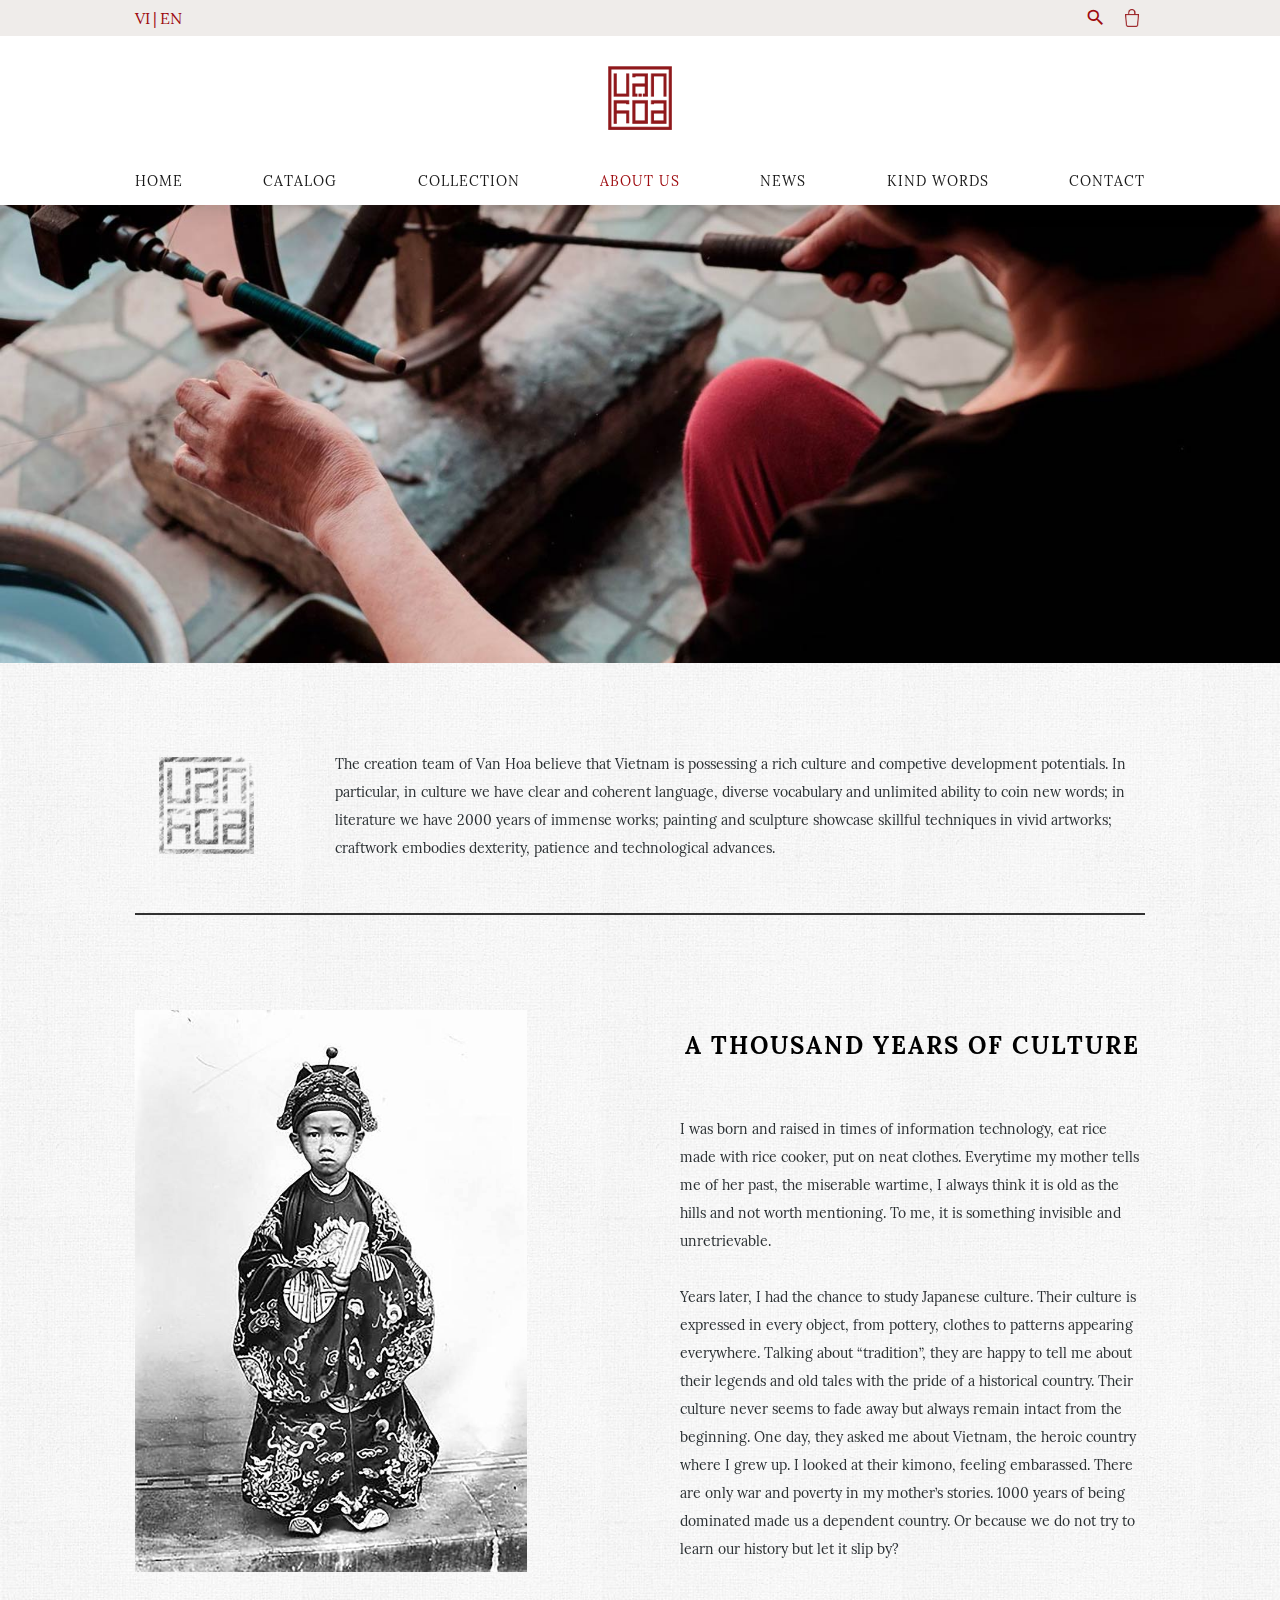
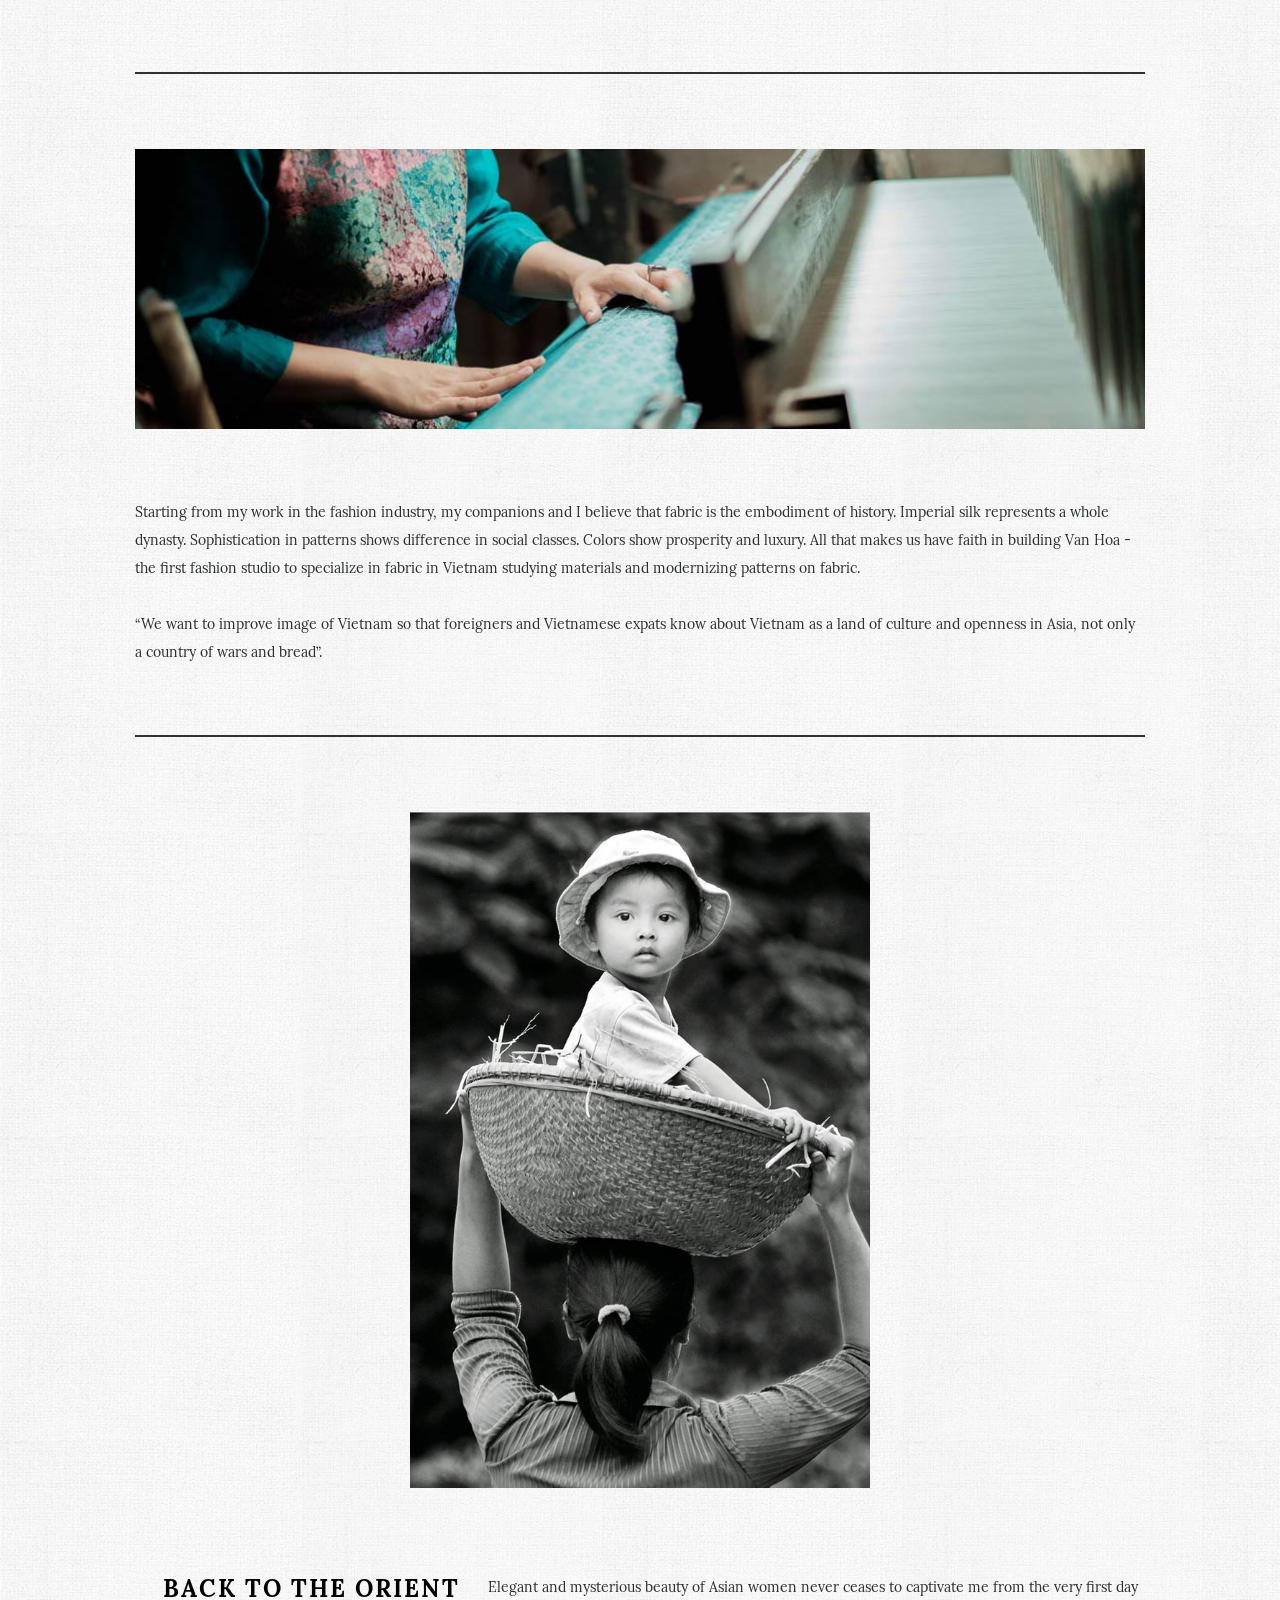
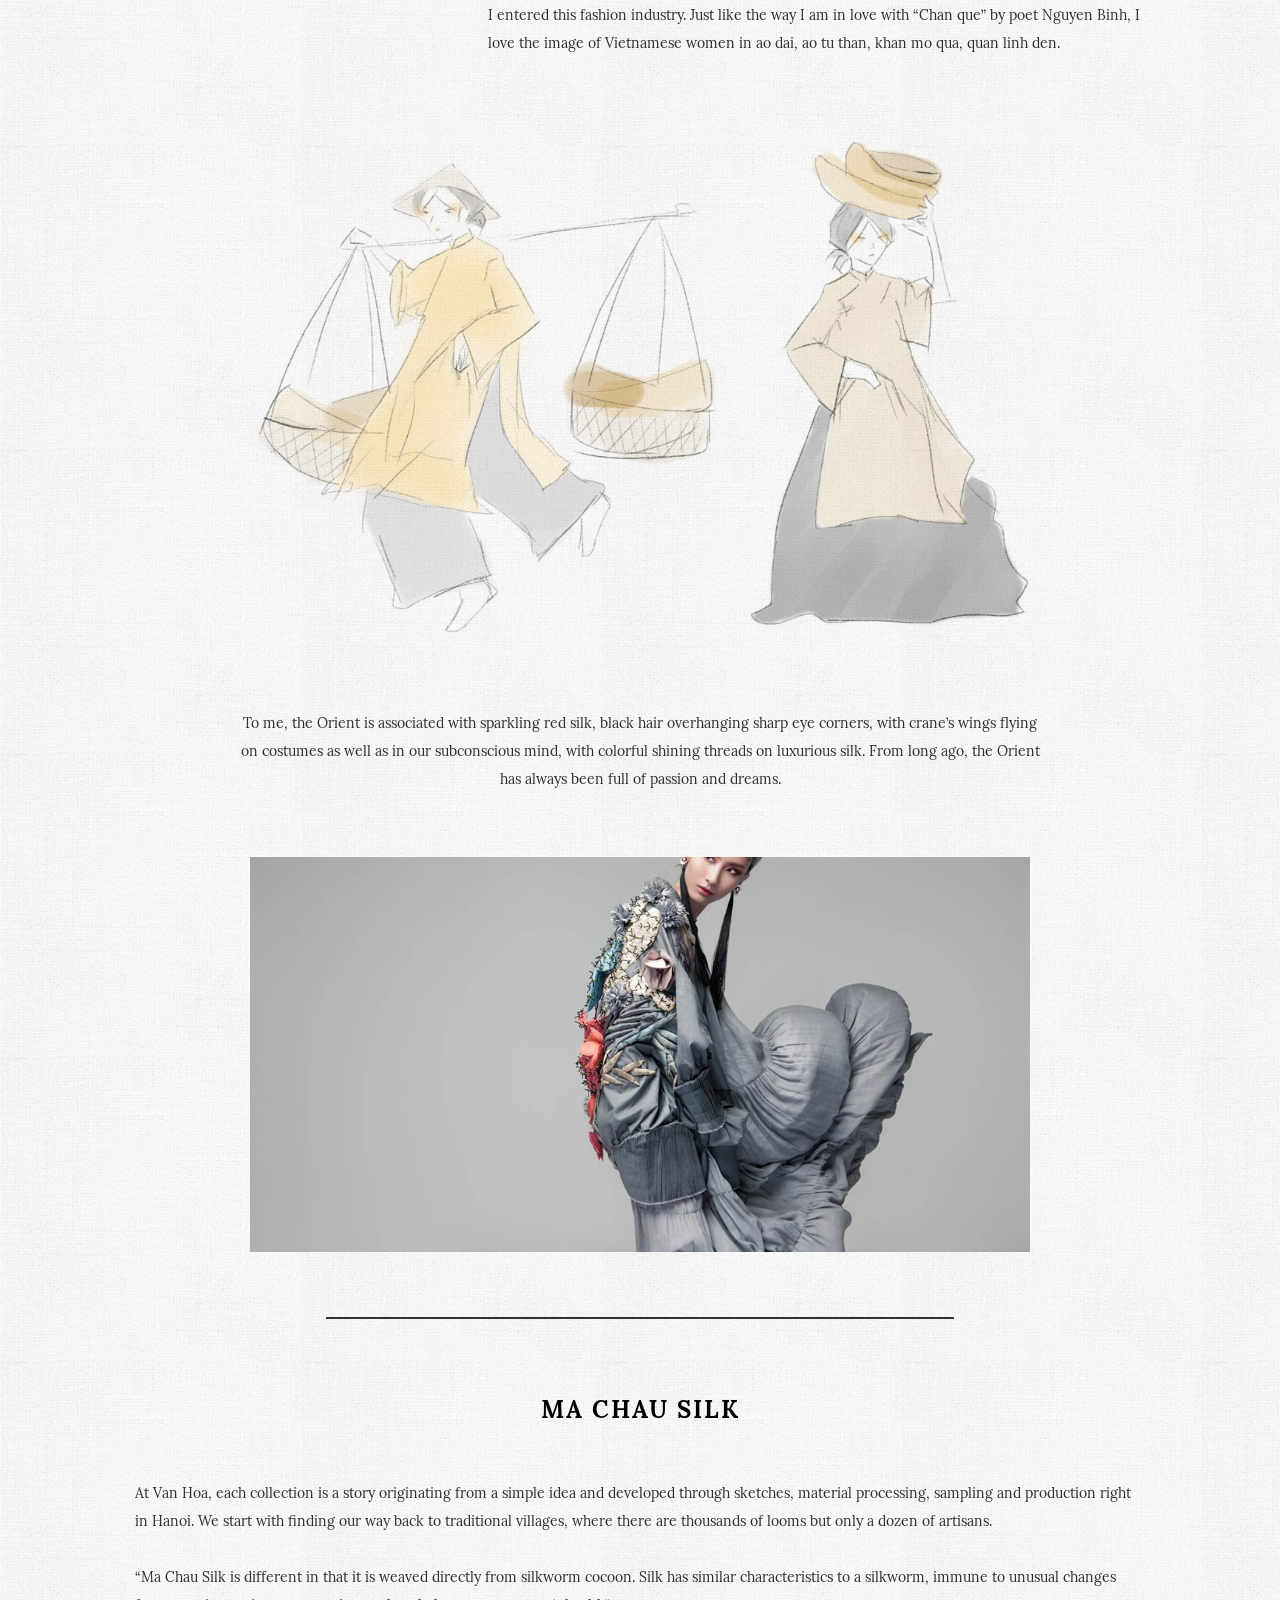
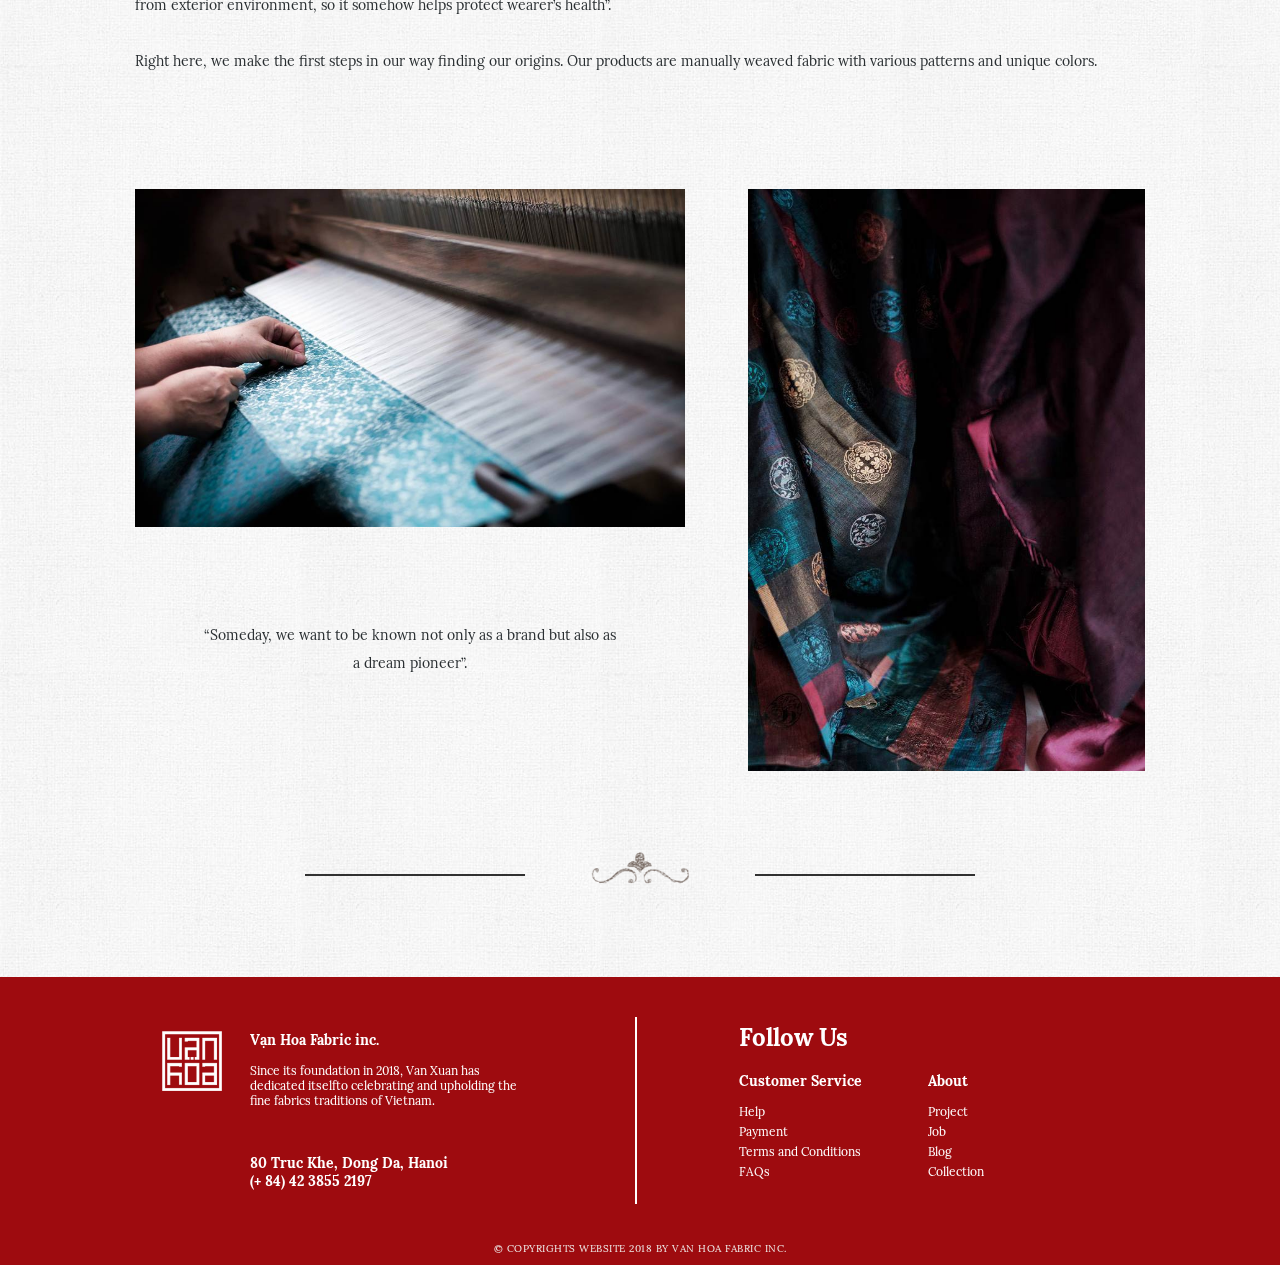
==== commit aa520290: "change to local" ====
--- a/app/about-us.html
+++ b/app/about-us.html
@@ -3,9 +3,9 @@
 	<head>
 		<meta charset="utf-8">
 		<title>Vạn Hoa Fabric | A Thousand Years Of Culture</title>
-		<link href="https://fonts.googleapis.com/css?family=Lora:400,700" rel="stylesheet">
-		<link href="https://fonts.googleapis.com/icon?family=Material+Icons" rel="stylesheet">
-		<link rel="stylesheet" href="https://d1azc1qln24ryf.cloudfront.net/114779/Socicon/style-cf.css?9ukd8d">
+		<link href="css/lora-font.css" rel="stylesheet">
+		<link href="css/icon.css" rel="stylesheet">
+		<link rel="stylesheet" href="css/style-cf.css">
 		<link rel="shortcut icon" href="assets/favicon.ico" type="image/x-icon">
 	<link rel="icon" href="assets/favicon.ico" type="image/x-icon">
 
@@ -91,10 +91,10 @@
 							<div class="dropdown-menu">
 								<ul class="f f-c f-ctr mdl">
 									<li>
-										<a href="/collection.html">DỆT NÊN TRIỀU ĐẠI</a>
-									</li>
-									<li>
-										<a href="/collection.html">CÔ BA SÀI GÒN</a>
+										<a href="/collection.html">DET NEN TRIEU DAI</a>
+									</li>
+									<li>
+										<a href="/collection.html">CO BA SAI GON</a>
 									</li>
 								</ul>
 							</div>
--- a/app/css/lora-font.css
+++ b/app/css/lora-font.css
@@ -0,0 +1,80 @@
+/* cyrillic-ext */
+@font-face {
+  font-family: 'Lora';
+  font-style: normal;
+  font-weight: 400;
+  src: local('Lora Regular'), local('Lora-Regular'), url(../assets/fonts/0QIvMX1D_JOuMwf7I-NP.woff2) format('woff2');
+  unicode-range: U+0460-052F, U+1C80-1C88, U+20B4, U+2DE0-2DFF, U+A640-A69F, U+FE2E-FE2F;
+}
+/* cyrillic */
+@font-face {
+  font-family: 'Lora';
+  font-style: normal;
+  font-weight: 400;
+  src: local('Lora Regular'), local('Lora-Regular'), url(../assets/fonts/0QIvMX1D_JOuMw77I-NP.woff2) format('woff2');
+  unicode-range: U+0400-045F, U+0490-0491, U+04B0-04B1, U+2116;
+}
+/* vietnamese */
+@font-face {
+  font-family: 'Lora';
+  font-style: normal;
+  font-weight: 400;
+  src: local('Lora Regular'), local('Lora-Regular'), url(../assets/fonts/0QIvMX1D_JOuMwX7I-NP.woff2) format('woff2');
+  unicode-range: U+0102-0103, U+0110-0111, U+1EA0-1EF9, U+20AB;
+}
+/* latin-ext */
+@font-face {
+  font-family: 'Lora';
+  font-style: normal;
+  font-weight: 400;
+  src: local('Lora Regular'), local('Lora-Regular'), url(../assets/fonts/0QIvMX1D_JOuMwT7I-NP.woff2) format('woff2');
+  unicode-range: U+0100-024F, U+0259, U+1E00-1EFF, U+2020, U+20A0-20AB, U+20AD-20CF, U+2113, U+2C60-2C7F, U+A720-A7FF;
+}
+/* latin */
+@font-face {
+  font-family: 'Lora';
+  font-style: normal;
+  font-weight: 400;
+  src: local('Lora Regular'), local('Lora-Regular'), url(../assets/fonts/0QIvMX1D_JOuMwr7Iw.woff2) format('woff2');
+  unicode-range: U+0000-00FF, U+0131, U+0152-0153, U+02BB-02BC, U+02C6, U+02DA, U+02DC, U+2000-206F, U+2074, U+20AC, U+2122, U+2191, U+2193, U+2212, U+2215, U+FEFF, U+FFFD;
+}
+/* cyrillic-ext */
+@font-face {
+  font-family: 'Lora';
+  font-style: normal;
+  font-weight: 700;
+  src: local('Lora Bold'), local('Lora-Bold'), url(../assets/fonts/0QIgMX1D_JOuO7HeNtFumsmv.woff2) format('woff2');
+  unicode-range: U+0460-052F, U+1C80-1C88, U+20B4, U+2DE0-2DFF, U+A640-A69F, U+FE2E-FE2F;
+}
+/* cyrillic */
+@font-face {
+  font-family: 'Lora';
+  font-style: normal;
+  font-weight: 700;
+  src: local('Lora Bold'), local('Lora-Bold'), url(../assets/fonts/0QIgMX1D_JOuO7HeNthumsmv.woff2) format('woff2');
+  unicode-range: U+0400-045F, U+0490-0491, U+04B0-04B1, U+2116;
+}
+/* vietnamese */
+@font-face {
+  font-family: 'Lora';
+  font-style: normal;
+  font-weight: 700;
+  src: local('Lora Bold'), local('Lora-Bold'), url(../assets/fonts/0QIgMX1D_JOuO7HeNtNumsmv.woff2) format('woff2');
+  unicode-range: U+0102-0103, U+0110-0111, U+1EA0-1EF9, U+20AB;
+}
+/* latin-ext */
+@font-face {
+  font-family: 'Lora';
+  font-style: normal;
+  font-weight: 700;
+  src: local('Lora Bold'), local('Lora-Bold'), url(../assets/fonts/0QIgMX1D_JOuO7HeNtJumsmv.woff2) format('woff2');
+  unicode-range: U+0100-024F, U+0259, U+1E00-1EFF, U+2020, U+20A0-20AB, U+20AD-20CF, U+2113, U+2C60-2C7F, U+A720-A7FF;
+}
+/* latin */
+@font-face {
+  font-family: 'Lora';
+  font-style: normal;
+  font-weight: 700;
+  src: local('Lora Bold'), local('Lora-Bold'), url(../assets/fonts/0QIgMX1D_JOuO7HeNtxumg.woff2) format('woff2');
+  unicode-range: U+0000-00FF, U+0131, U+0152-0153, U+02BB-02BC, U+02C6, U+02DA, U+02DC, U+2000-206F, U+2074, U+20AC, U+2122, U+2191, U+2193, U+2212, U+2215, U+FEFF, U+FFFD;
+}
--- a/app/css/icon.css
+++ b/app/css/icon.css
@@ -0,0 +1,23 @@
+/* fallback */
+@font-face {
+  font-family: 'Material Icons';
+  font-style: normal;
+  font-weight: 400;
+  src: url(../assets/fonts/flUhRq6tzZclQEJ-Vdg-IuiaDsNc.woff2) format('woff2');
+}
+
+.material-icons {
+  font-family: 'Material Icons';
+  font-weight: normal;
+  font-style: normal;
+  font-size: 24px;
+  line-height: 1;
+  letter-spacing: normal;
+  text-transform: none;
+  display: inline-block;
+  white-space: nowrap;
+  word-wrap: normal;
+  direction: ltr;
+  -webkit-font-feature-settings: 'liga';
+  -webkit-font-smoothing: antialiased;
+}
--- a/app/css/style-cf.css
+++ b/app/css/style-cf.css
@@ -0,0 +1,798 @@
+@font-face {
+  font-family: 'Socicon';
+  src:  url('https://d1azc1qln24ryf.cloudfront.net/114779/Socicon/Socicon.eot?9ukd8d');
+  src:  url('https://d1azc1qln24ryf.cloudfront.net/114779/Socicon/Socicon.eot?9ukd8d#iefix') format('embedded-opentype'),
+    url('https://d1azc1qln24ryf.cloudfront.net/114779/Socicon/Socicon.woff2?9ukd8d') format('woff2'),
+    url('https://d1azc1qln24ryf.cloudfront.net/114779/Socicon/Socicon.ttf?9ukd8d') format('truetype'),
+    url('https://d1azc1qln24ryf.cloudfront.net/114779/Socicon/Socicon.woff?9ukd8d') format('woff'),
+    url('https://d1azc1qln24ryf.cloudfront.net/114779/Socicon/Socicon.svg?9ukd8d#Socicon') format('svg');
+  font-weight: normal;
+  font-style: normal;
+}
+
+[class^="socicon-"], [class*=" socicon-"] {
+  /* use !important to prevent issues with browser extensions that change fonts */
+  font-family: 'Socicon' !important;
+  speak: none;
+  font-style: normal;
+  font-weight: normal;
+  font-variant: normal;
+  text-transform: none;
+  line-height: 1;
+
+  /* Better Font Rendering =========== */
+  -webkit-font-smoothing: antialiased;
+  -moz-osx-font-smoothing: grayscale;
+}
+
+.socicon-moddb:before {
+  content: "\e94b";
+}
+.socicon-indiedb:before {
+  content: "\e94c";
+}
+.socicon-traxsource:before {
+  content: "\e94d";
+}
+.socicon-gamefor:before {
+  content: "\e94e";
+}
+.socicon-pixiv:before {
+  content: "\e94f";
+}
+.socicon-myanimelist:before {
+  content: "\e950";
+}
+.socicon-blackberry:before {
+  content: "\e951";
+}
+.socicon-wickr:before {
+  content: "\e952";
+}
+.socicon-spip:before {
+  content: "\e953";
+}
+.socicon-napster:before {
+  content: "\e954";
+}
+.socicon-beatport:before {
+  content: "\e955";
+}
+.socicon-hackerone:before {
+  content: "\e956";
+}
+.socicon-hackernews:before {
+  content: "\e946";
+}
+.socicon-smashwords:before {
+  content: "\e947";
+}
+.socicon-kobo:before {
+  content: "\e948";
+}
+.socicon-bookbub:before {
+  content: "\e949";
+}
+.socicon-mailru:before {
+  content: "\e94a";
+}
+.socicon-gitlab:before {
+  content: "\e945";
+}
+.socicon-instructables:before {
+  content: "\e944";
+}
+.socicon-portfolio:before {
+  content: "\e943";
+}
+.socicon-codered:before {
+  content: "\e940";
+}
+.socicon-origin:before {
+  content: "\e941";
+}
+.socicon-nextdoor:before {
+  content: "\e942";
+}
+.socicon-udemy:before {
+  content: "\e93f";
+}
+.socicon-livemaster:before {
+  content: "\e93e";
+}
+.socicon-crunchbase:before {
+  content: "\e93b";
+}
+.socicon-homefy:before {
+  content: "\e93c";
+}
+.socicon-calendly:before {
+  content: "\e93d";
+}
+.socicon-realtor:before {
+  content: "\e90f";
+}
+.socicon-tidal:before {
+  content: "\e910";
+}
+.socicon-qobuz:before {
+  content: "\e911";
+}
+.socicon-natgeo:before {
+  content: "\e912";
+}
+.socicon-mastodon:before {
+  content: "\e913";
+}
+.socicon-unsplash:before {
+  content: "\e914";
+}
+.socicon-homeadvisor:before {
+  content: "\e915";
+}
+.socicon-angieslist:before {
+  content: "\e916";
+}
+.socicon-codepen:before {
+  content: "\e917";
+}
+.socicon-slack:before {
+  content: "\e918";
+}
+.socicon-openaigym:before {
+  content: "\e919";
+}
+.socicon-logmein:before {
+  content: "\e91a";
+}
+.socicon-fiverr:before {
+  content: "\e91b";
+}
+.socicon-gotomeeting:before {
+  content: "\e91c";
+}
+.socicon-aliexpress:before {
+  content: "\e91d";
+}
+.socicon-guru:before {
+  content: "\e91e";
+}
+.socicon-appstore:before {
+  content: "\e91f";
+}
+.socicon-homes:before {
+  content: "\e920";
+}
+.socicon-zoom:before {
+  content: "\e921";
+}
+.socicon-alibaba:before {
+  content: "\e922";
+}
+.socicon-craigslist:before {
+  content: "\e923";
+}
+.socicon-wix:before {
+  content: "\e924";
+}
+.socicon-redfin:before {
+  content: "\e925";
+}
+.socicon-googlecalendar:before {
+  content: "\e926";
+}
+.socicon-shopify:before {
+  content: "\e927";
+}
+.socicon-freelancer:before {
+  content: "\e928";
+}
+.socicon-seedrs:before {
+  content: "\e929";
+}
+.socicon-bing:before {
+  content: "\e92a";
+}
+.socicon-doodle:before {
+  content: "\e92b";
+}
+.socicon-bonanza:before {
+  content: "\e92c";
+}
+.socicon-squarespace:before {
+  content: "\e92d";
+}
+.socicon-toptal:before {
+  content: "\e92e";
+}
+.socicon-gust:before {
+  content: "\e92f";
+}
+.socicon-ask:before {
+  content: "\e930";
+}
+.socicon-trulia:before {
+  content: "\e931";
+}
+.socicon-loomly:before {
+  content: "\e932";
+}
+.socicon-ghost:before {
+  content: "\e933";
+}
+.socicon-upwork:before {
+  content: "\e934";
+}
+.socicon-fundable:before {
+  content: "\e935";
+}
+.socicon-booking:before {
+  content: "\e936";
+}
+.socicon-googlemaps:before {
+  content: "\e937";
+}
+.socicon-zillow:before {
+  content: "\e938";
+}
+.socicon-niconico:before {
+  content: "\e939";
+}
+.socicon-toneden:before {
+  content: "\e93a";
+}
+.socicon-augment:before {
+  content: "\e908";
+}
+.socicon-bitbucket:before {
+  content: "\e909";
+}
+.socicon-fyuse:before {
+  content: "\e90a";
+}
+.socicon-yt-gaming:before {
+  content: "\e90b";
+}
+.socicon-sketchfab:before {
+  content: "\e90c";
+}
+.socicon-mobcrush:before {
+  content: "\e90d";
+}
+.socicon-microsoft:before {
+  content: "\e90e";
+}
+.socicon-pandora:before {
+  content: "\e907";
+}
+.socicon-messenger:before {
+  content: "\e906";
+}
+.socicon-gamewisp:before {
+  content: "\e905";
+}
+.socicon-bloglovin:before {
+  content: "\e904";
+}
+.socicon-tunein:before {
+  content: "\e903";
+}
+.socicon-gamejolt:before {
+  content: "\e901";
+}
+.socicon-trello:before {
+  content: "\e902";
+}
+.socicon-spreadshirt:before {
+  content: "\e900";
+}
+.socicon-500px:before {
+  content: "\e000";
+}
+.socicon-8tracks:before {
+  content: "\e001";
+}
+.socicon-airbnb:before {
+  content: "\e002";
+}
+.socicon-alliance:before {
+  content: "\e003";
+}
+.socicon-amazon:before {
+  content: "\e004";
+}
+.socicon-amplement:before {
+  content: "\e005";
+}
+.socicon-android:before {
+  content: "\e006";
+}
+.socicon-angellist:before {
+  content: "\e007";
+}
+.socicon-apple:before {
+  content: "\e008";
+}
+.socicon-appnet:before {
+  content: "\e009";
+}
+.socicon-baidu:before {
+  content: "\e00a";
+}
+.socicon-bandcamp:before {
+  content: "\e00b";
+}
+.socicon-battlenet:before {
+  content: "\e00c";
+}
+.socicon-mixer:before {
+  content: "\e00d";
+}
+.socicon-bebee:before {
+  content: "\e00e";
+}
+.socicon-bebo:before {
+  content: "\e00f";
+}
+.socicon-behance:before {
+  content: "\e010";
+}
+.socicon-blizzard:before {
+  content: "\e011";
+}
+.socicon-blogger:before {
+  content: "\e012";
+}
+.socicon-buffer:before {
+  content: "\e013";
+}
+.socicon-chrome:before {
+  content: "\e014";
+}
+.socicon-coderwall:before {
+  content: "\e015";
+}
+.socicon-curse:before {
+  content: "\e016";
+}
+.socicon-dailymotion:before {
+  content: "\e017";
+}
+.socicon-deezer:before {
+  content: "\e018";
+}
+.socicon-delicious:before {
+  content: "\e019";
+}
+.socicon-deviantart:before {
+  content: "\e01a";
+}
+.socicon-diablo:before {
+  content: "\e01b";
+}
+.socicon-digg:before {
+  content: "\e01c";
+}
+.socicon-discord:before {
+  content: "\e01d";
+}
+.socicon-disqus:before {
+  content: "\e01e";
+}
+.socicon-douban:before {
+  content: "\e01f";
+}
+.socicon-draugiem:before {
+  content: "\e020";
+}
+.socicon-dribbble:before {
+  content: "\e021";
+}
+.socicon-drupal:before {
+  content: "\e022";
+}
+.socicon-ebay:before {
+  content: "\e023";
+}
+.socicon-ello:before {
+  content: "\e024";
+}
+.socicon-endomodo:before {
+  content: "\e025";
+}
+.socicon-envato:before {
+  content: "\e026";
+}
+.socicon-etsy:before {
+  content: "\e027";
+}
+.socicon-facebook:before {
+  content: "\e028";
+}
+.socicon-feedburner:before {
+  content: "\e029";
+}
+.socicon-filmweb:before {
+  content: "\e02a";
+}
+.socicon-firefox:before {
+  content: "\e02b";
+}
+.socicon-flattr:before {
+  content: "\e02c";
+}
+.socicon-flickr:before {
+  content: "\e02d";
+}
+.socicon-formulr:before {
+  content: "\e02e";
+}
+.socicon-forrst:before {
+  content: "\e02f";
+}
+.socicon-foursquare:before {
+  content: "\e030";
+}
+.socicon-friendfeed:before {
+  content: "\e031";
+}
+.socicon-github:before {
+  content: "\e032";
+}
+.socicon-goodreads:before {
+  content: "\e033";
+}
+.socicon-google:before {
+  content: "\e034";
+}
+.socicon-googlescholar:before {
+  content: "\e035";
+}
+.socicon-googlegroups:before {
+  content: "\e036";
+}
+.socicon-googlephotos:before {
+  content: "\e037";
+}
+.socicon-googleplus:before {
+  content: "\e038";
+}
+.socicon-grooveshark:before {
+  content: "\e039";
+}
+.socicon-hackerrank:before {
+  content: "\e03a";
+}
+.socicon-hearthstone:before {
+  content: "\e03b";
+}
+.socicon-hellocoton:before {
+  content: "\e03c";
+}
+.socicon-heroes:before {
+  content: "\e03d";
+}
+.socicon-smashcast:before {
+  content: "\e03e";
+}
+.socicon-horde:before {
+  content: "\e03f";
+}
+.socicon-houzz:before {
+  content: "\e040";
+}
+.socicon-icq:before {
+  content: "\e041";
+}
+.socicon-identica:before {
+  content: "\e042";
+}
+.socicon-imdb:before {
+  content: "\e043";
+}
+.socicon-instagram:before {
+  content: "\e044";
+}
+.socicon-issuu:before {
+  content: "\e045";
+}
+.socicon-istock:before {
+  content: "\e046";
+}
+.socicon-itunes:before {
+  content: "\e047";
+}
+.socicon-keybase:before {
+  content: "\e048";
+}
+.socicon-lanyrd:before {
+  content: "\e049";
+}
+.socicon-lastfm:before {
+  content: "\e04a";
+}
+.socicon-line:before {
+  content: "\e04b";
+}
+.socicon-linkedin:before {
+  content: "\e04c";
+}
+.socicon-livejournal:before {
+  content: "\e04d";
+}
+.socicon-lyft:before {
+  content: "\e04e";
+}
+.socicon-macos:before {
+  content: "\e04f";
+}
+.socicon-mail:before {
+  content: "\e050";
+}
+.socicon-medium:before {
+  content: "\e051";
+}
+.socicon-meetup:before {
+  content: "\e052";
+}
+.socicon-mixcloud:before {
+  content: "\e053";
+}
+.socicon-modelmayhem:before {
+  content: "\e054";
+}
+.socicon-mumble:before {
+  content: "\e055";
+}
+.socicon-myspace:before {
+  content: "\e056";
+}
+.socicon-newsvine:before {
+  content: "\e057";
+}
+.socicon-nintendo:before {
+  content: "\e058";
+}
+.socicon-npm:before {
+  content: "\e059";
+}
+.socicon-odnoklassniki:before {
+  content: "\e05a";
+}
+.socicon-openid:before {
+  content: "\e05b";
+}
+.socicon-opera:before {
+  content: "\e05c";
+}
+.socicon-outlook:before {
+  content: "\e05d";
+}
+.socicon-overwatch:before {
+  content: "\e05e";
+}
+.socicon-patreon:before {
+  content: "\e05f";
+}
+.socicon-paypal:before {
+  content: "\e060";
+}
+.socicon-periscope:before {
+  content: "\e061";
+}
+.socicon-persona:before {
+  content: "\e062";
+}
+.socicon-pinterest:before {
+  content: "\e063";
+}
+.socicon-play:before {
+  content: "\e064";
+}
+.socicon-player:before {
+  content: "\e065";
+}
+.socicon-playstation:before {
+  content: "\e066";
+}
+.socicon-pocket:before {
+  content: "\e067";
+}
+.socicon-qq:before {
+  content: "\e068";
+}
+.socicon-quora:before {
+  content: "\e069";
+}
+.socicon-raidcall:before {
+  content: "\e06a";
+}
+.socicon-ravelry:before {
+  content: "\e06b";
+}
+.socicon-reddit:before {
+  content: "\e06c";
+}
+.socicon-renren:before {
+  content: "\e06d";
+}
+.socicon-researchgate:before {
+  content: "\e06e";
+}
+.socicon-residentadvisor:before {
+  content: "\e06f";
+}
+.socicon-reverbnation:before {
+  content: "\e070";
+}
+.socicon-rss:before {
+  content: "\e071";
+}
+.socicon-sharethis:before {
+  content: "\e072";
+}
+.socicon-skype:before {
+  content: "\e073";
+}
+.socicon-slideshare:before {
+  content: "\e074";
+}
+.socicon-smugmug:before {
+  content: "\e075";
+}
+.socicon-snapchat:before {
+  content: "\e076";
+}
+.socicon-songkick:before {
+  content: "\e077";
+}
+.socicon-soundcloud:before {
+  content: "\e078";
+}
+.socicon-spotify:before {
+  content: "\e079";
+}
+.socicon-stackexchange:before {
+  content: "\e07a";
+}
+.socicon-stackoverflow:before {
+  content: "\e07b";
+}
+.socicon-starcraft:before {
+  content: "\e07c";
+}
+.socicon-stayfriends:before {
+  content: "\e07d";
+}
+.socicon-steam:before {
+  content: "\e07e";
+}
+.socicon-storehouse:before {
+  content: "\e07f";
+}
+.socicon-strava:before {
+  content: "\e080";
+}
+.socicon-streamjar:before {
+  content: "\e081";
+}
+.socicon-stumbleupon:before {
+  content: "\e082";
+}
+.socicon-swarm:before {
+  content: "\e083";
+}
+.socicon-teamspeak:before {
+  content: "\e084";
+}
+.socicon-teamviewer:before {
+  content: "\e085";
+}
+.socicon-technorati:before {
+  content: "\e086";
+}
+.socicon-telegram:before {
+  content: "\e087";
+}
+.socicon-tripadvisor:before {
+  content: "\e088";
+}
+.socicon-tripit:before {
+  content: "\e089";
+}
+.socicon-triplej:before {
+  content: "\e08a";
+}
+.socicon-tumblr:before {
+  content: "\e08b";
+}
+.socicon-twitch:before {
+  content: "\e08c";
+}
+.socicon-twitter:before {
+  content: "\e08d";
+}
+.socicon-uber:before {
+  content: "\e08e";
+}
+.socicon-ventrilo:before {
+  content: "\e08f";
+}
+.socicon-viadeo:before {
+  content: "\e090";
+}
+.socicon-viber:before {
+  content: "\e091";
+}
+.socicon-viewbug:before {
+  content: "\e092";
+}
+.socicon-vimeo:before {
+  content: "\e093";
+}
+.socicon-vine:before {
+  content: "\e094";
+}
+.socicon-vkontakte:before {
+  content: "\e095";
+}
+.socicon-warcraft:before {
+  content: "\e096";
+}
+.socicon-wechat:before {
+  content: "\e097";
+}
+.socicon-weibo:before {
+  content: "\e098";
+}
+.socicon-whatsapp:before {
+  content: "\e099";
+}
+.socicon-wikipedia:before {
+  content: "\e09a";
+}
+.socicon-windows:before {
+  content: "\e09b";
+}
+.socicon-wordpress:before {
+  content: "\e09c";
+}
+.socicon-wykop:before {
+  content: "\e09d";
+}
+.socicon-xbox:before {
+  content: "\e09e";
+}
+.socicon-xing:before {
+  content: "\e09f";
+}
+.socicon-yahoo:before {
+  content: "\e0a0";
+}
+.socicon-yammer:before {
+  content: "\e0a1";
+}
+.socicon-yandex:before {
+  content: "\e0a2";
+}
+.socicon-yelp:before {
+  content: "\e0a3";
+}
+.socicon-younow:before {
+  content: "\e0a4";
+}
+.socicon-youtube:before {
+  content: "\e0a5";
+}
+.socicon-zapier:before {
+  content: "\e0a6";
+}
+.socicon-zerply:before {
+  content: "\e0a7";
+}
+.socicon-zomato:before {
+  content: "\e0a8";
+}
+.socicon-zynga:before {
+  content: "\e0a9";
+}
--- a/app/css/style.css
+++ b/app/css/style.css
@@ -1,3 +1,3 @@
-.f{display:-ms-flexbox;display:flex}.f-r{-ms-flex-direction:row;flex-direction:row}.f-c{-ms-flex-direction:column;flex-direction:column}.mdl{-ms-flex-align:center;align-items:center}.f-ctr{-ms-flex-pack:center;justify-content:center}.f-btw{-ms-flex-pack:justify;justify-content:space-between}.f-ar{-ms-flex-pack:distribute;justify-content:space-around}.f-rht{-ms-flex-pack:end;justify-content:flex-end}.f-w{-ms-flex-wrap:wrap;flex-wrap:wrap}@font-face{font-family:"svn-manus";src:url("../assets/fonts/SVN-MANUS.OTF") format("opentype")}body{font-family:"Lora",sans-serif;margin:0;padding:0}::-moz-selection{background:rgba(158,11,15,0.85);color:white}::selection{background:rgba(158,11,15,0.85);color:white}::-moz-selection{background:rgba(158,11,15,0.85);color:white}ul{margin:0;padding:0}li{list-style-type:none}a{text-decoration:none;display:block}p{font-family:"Lora",sans-serif}p.right{text-align:right}input[type="number"]{outline:none;border:solid 1px #bbb;padding:8px 12px;max-width:46px;font-size:17px;font-family:"Lora",sans-serif;background-color:rgba(255,255,255,0.6)}input[type="number"]:focus{border-color:#9e0b0f}h1,h2,h3,h4,h5,h6{margin:0}h1.center,h2.center,h3.center,h4.center,h5.center,h6.center{text-align:center}.hand{font-family:"svn-manus", sans-serif;font-weight:normal;color:#9e0b0f}h1.hand{font-size:72px}h2.hand{font-size:50px;line-height:1}h2.title-light{font-weight:400}h3.hand{font-size:40px;line-height:1em}.hand.normal{text-transform:none;letter-spacing:0;font-weight:normal;margin-bottom:0}h3{font-size:24px;font-weight:700}h3.light{font-weight:400;letter-spacing:0px !important}h3.red{color:#9e0b0f}h3.smaller{font-size:20px}h4{font-size:16px;letter-spacing:1px}h4.red{color:#9e0b0f}.container{max-width:1010px;width:100%;margin:0 auto}.container.header{max-width:1080px}.separator{max-width:628px;height:2px;background:rgba(0,0,0,0.8);width:100%;margin:35px 0}.separator.a-margin{margin-bottom:10px;margin-top:10px}.separator.wide{max-width:none}.separator.gray{background:rgba(0,0,0,0.3)}span.text-small{font-size:12px;font-style:italic}.quote h4{letter-spacing:1.5px;font-size:18px;text-align:center;font-weight:400;padding:60px 0;line-height:2;position:relative}.quote h4::before,.quote h4::after{content:'';height:30px;width:40px;position:absolute;left:calc(50% - 20px);background-repeat:no-repeat}.quote h4::before{background-image:url("../assets/quote-open.png");top:0}.quote h4::after{background-image:url("../assets/quote-close.png");bottom:0}.quote-2 p{position:relative}.quote-2 p::before,.quote-2 p::after{content:'';height:60px;width:60px;position:absolute;background-repeat:no-repeat}.quote-2 p::before{background-image:url("../assets/close-impact.png");left:-70px;top:-70px}.quote-2 p::after{background-image:url("../assets/open-impact.png");right:-70px;bottom:-70px}.tag{min-width:168px;text-align:center;letter-spacing:1px;background:#9e0b0f;color:white;padding:10px;cursor:pointer;display:inline-block}.btn-third{color:#000;font-size:13px}.btn-third.red{color:#9e0b0f}.btn-third:hover{text-decoration:underline}.has-border-bottom{border-bottom:solid 2px #9e0b0f;padding:10px 0;margin:12px 0}.btn{text-transform:uppercase;color:#222;padding:15px;box-sizing:border-box;background-color:#ddd;display:inline-block;letter-spacing:1.5px;font-size:13px;text-align:center;transition:background-color .2s ease}.btn.disabled{cursor:not-allowed}.btn.btn-secondary{background-color:#000;color:white}.btn.btn-secondary:hover{background:#9e0b0f}.btn.btn-primary{color:white;background-color:#9e0b0f}.btn.btn-primary:hover{background-color:#80181b}.btn.small-special{padding:10px 25px;max-width:277px;width:100%;text-transform:none;letter-spacing:.5px;font-size:13px}.btn.full{max-width:100%;width:100%}.btn.big{max-width:445px;width:100%}.btn.small{padding:8px 25px}.btn.s-small{padding:8px 20px;font-size:13px;letter-spacing:0}#ngoc-app{background-image:url("../assets/pattern.jpg")}.preload#preload{position:fixed;width:100%;background:white;z-index:999;height:100vh;transition:all .5s ease}.preload#preload.hide{opacity:0;pointer-events:none;visibility:hidden}.preload#preload img{max-height:65vh;animation-name:imgAnimation;animation-duration:5s;animation-timing-function:ease;animation-fill-mode:forwards}.preload#preload h1{position:relative;animation-name:textAnimation;animation-duration:.5s;animation-timing-function:ease;animation-fill-mode:forwards}@keyframes imgAnimation{0%{opacity:0;transform:translateX(0)}100%{transform:translateX(-20%);opacity:1}}@keyframes textAnimation{from{opacity:0;transform:translateX(-100%)}to{opacity:1;transform:translateX(10%)}}section.full-height{min-height:100vh}.card-global{width:calc(100% / 3 - 16px)}.card-global .img-holder{width:100%;height:215px}.card-global img{width:100%;height:100%;-o-object-fit:cover;object-fit:cover}.card-global span.time{display:inline-block;padding:20px 0;font-size:12px;font-style:italic;font-weight:600}.card-global p.text-card{text-align:left;font-size:14px;line-height:1.7;margin:0}.col-half{width:50%;min-width:50%}a.mail{font-size:14px;letter-spacing:0;color:#9e0b0f;text-decoration:underline}table{width:100%;table-layout:auto;border-collapse:collapse}table.no-border thead tr th{border-bottom:none;text-align:left}table.no-border td p{text-align:left}table thead tr th{border-bottom:solid 2px #b2a39f;padding:10px 0}table th{text-transform:uppercase;font-weight:400;letter-spacing:1px;font-size:14px}table.cart .sum td{border-top:solid 2px #b2a39f}table.cart .sum .pad{padding:22px 0;padding-bottom:0}table.cart h4{font-size:17px;font-weight:400;text-align:left;display:inline-block}table.cart h4:hover{color:#9e0b0f;cursor:pointer;text-decoration:underline}table.cart h3{font-size:20px;margin:0}table.cart .img-holder{width:165px;height:165px;position:relative}table.cart .img-holder:hover>div{opacity:1}table.cart .img-holder:hover a.btn{transform:translateY(0);opacity:1}table.cart .img-holder img{width:100%;height:100%;-o-object-fit:cover;object-fit:cover}table.cart .img-holder>div{position:absolute;height:100%;width:100%;background:rgba(255,255,255,0.5);top:0;left:0;opacity:0;transition:all .3s ease}table.cart .img-holder a.btn{transform:translateY(20px);opacity:0;transition-delay:.2s;transition:all .325s ease}table.cart .pad{padding:0px 0 44px}table.cart tr:first-child .pad{padding-top:22px}table.cart td{text-align:center}.button-group .btn{margin:0 15px}.button-group .btn:last-child{margin-right:0}.form p.no-margin{letter-spacing:.5px;font-weight:600}.form .group input:first-child,.form .group select:first-child{margin-right:5px}.form .group input:last-child,.form .group select:last-child{margin-left:5px}.relative{position:relative}.relative .arrow-down{position:absolute;right:20px;top:26px}.arrow-down{width:0;height:0;border-left:8px solid transparent;border-right:8px solid transparent;pointer-events:none;border-top:8px solid #9e0b0f}.progress-bar{position:relative;height:3px;width:100%;background:#dedede;margin:25px 0}.progress-bar::before{content:attr(min);position:absolute;top:-20px;left:0;font-size:12px}.progress-bar::after{content:attr(max);position:absolute;top:-20px;right:0;font-size:12px}.progress-bar .now{position:absolute;height:100%;background:#9e0b0f}.progress-bar .now::after{content:attr(currentValue);position:absolute;top:-20px;color:#9e0b0f;font-size:12px;right:-15px}input[type="text"],select,textarea{padding:13px 15px;border:solid 1px #bbb;width:100%;margin:8px 0;-webkit-appearance:none;-moz-appearance:none;appearance:none;outline:none;font-family:"Lora",sans-serif;font-size:14px;box-sizing:border-box;letter-spacing:.5px}input[type="text"].small,select.small,textarea.small{padding:8px 15px}input[type="text"]:focus,select:focus,textarea:focus{border-color:#9e0b0f}input[type="text"].special,select.special,textarea.special{padding:0;margin:0;border:none;width:100%}::-webkit-input-placeholder{font-family:"Lora",sans-serif;font-size:14px;letter-spacing:.5px}::-moz-placeholder{font-family:"Lora",sans-serif;font-size:14px;letter-spacing:.5px}:-ms-input-placeholder{font-family:"Lora",sans-serif;font-size:14px;letter-spacing:.5px}:-moz-placeholder{font-family:"Lora",sans-serif;font-size:14px;letter-spacing:.5px}select:required:invalid{color:rgba(0,0,0,0.625)}option[value=""][disabled]{display:none}option{color:black}.checkbox{margin-top:4px}.checkbox p{margin:0;margin-left:14px;font-size:12px !important;line-height:1 !important}.cb{height:20px;width:20px;position:relative}.cb input[type="checkbox"]{width:100%;height:100%;position:absolute;padding:0;margin:0;top:0;left:0;outline:none;opacity:0;cursor:pointer}.cb input[type="checkbox"]:checked ~ .check{border-color:#9e0b0f}.cb input[type="checkbox"]:checked ~ .check::after{width:12px;height:12px;content:'';position:absolute;background:#9e0b0f;top:4px;left:4px}.cb .check{cursor:pointer;height:100%;width:100%;position:absolute;top:0;pointer-events:none;left:0;background:white}.cb .check::before{border:solid 1px #bbb;content:'';position:absolute;width:18px;height:18px;top:0;left:0}.breadcrumb ul li{margin:0 5px;color:#aaa}.breadcrumb ul li:first-child{margin-left:0}.breadcrumb ul li.active a{color:#000;pointer-events:none}.breadcrumb ul a{color:#aaa;font-size:12px;letter-spacing:1px}.pagination{width:100%;margin:20px 0}.pagination li{margin:0 3px}.pagination li.active a{background:#9e0b0f}.pagination li a{padding:10px 15px;background:#2a2f32;color:white;font-size:12px}.pagination li a:hover{background:#9e0b0f}.form-tipu{width:100%;border:solid 1px #bbb;padding:0 13px;box-sizing:border-box}.form-tipu .first{width:100%}.form-tipu li{padding:13px 0;border-bottom:solid 1px #bbb}.form-tipu li:last-child{border-bottom:none}.form-tipu p{margin:0;line-height:1 !important;text-align:left !important}.form-tipu p:first-child{min-width:85px;font-weight:700}.radio{height:20px;width:20px;position:relative;overflow:hidden}.radio input[type="radio"]{-webkit-appearance:none;-moz-appearance:none;appearance:none;opacity:0;position:absolute;height:100%;width:100%;top:0;margin:0;left:0}.radio input[type="radio"]:checked ~ .check{background:#9e0b0f;border-color:#9e0b0f}.radio input[type="radio"]:checked ~ .check::after{content:'';width:4px;height:4px;position:absolute;top:7px;left:7px;background:#fff;border-radius:50%}.radio .check{position:absolute;height:calc(100% - 2px);width:calc(100% - 2px);top:0;left:0;border-radius:50%;background:white;border:solid 1px #bbb;pointer-events:none}.warning{height:155px;background:#f7f7f7}.warning p{margin-bottom:0 !important}nav{box-shadow:0px 2px 20px rgba(0,0,0,0.15);position:absolute;width:100%;background:#fff;top:0;z-index:100}nav .cart-icon{width:14px;position:relative;top:2px;padding:3px}nav.minified{position:fixed}nav.minified .bottom{background:#9e0b0f}nav.minified .bottom li.active a{color:white;font-weight:700}nav.minified .bottom li a{color:rgba(255,255,255,0.85)}nav.minified .bottom li a:hover{color:white}nav.minified .bottom li a::before{background:#fff}nav .top{background:#efecea;min-height:36px}nav .top li,nav .top a{color:#9e0b0f;position:relative}nav .top li.active .search-bar{display:block}nav .top li.active .caller{background:#9e0b0f;color:#fff;border-radius:0 3px 3px 0}nav .top li .search-bar{position:absolute;width:280px;right:5px;height:100%;display:none}nav .top li .search-bar a{position:absolute}nav .top li .search-bar a:hover{background:transparent !important;color:#9e0b0f !important}nav .top li .search-bar input{padding:7px 40px;border:none;background:rgba(255,255,255,0.4);font-size:12px;padding-bottom:5px;margin:0}nav .top li .search-bar ::-webkit-input-placeholder{font-size:12px}nav .top li .search-bar ::-moz-placeholder{font-size:12px}nav .top li .search-bar :-ms-input-placeholder{font-size:12px}nav .top li .search-bar :-moz-placeholder{font-size:12px}nav .top a{padding:0 3px}nav .top #lang-select li:first-child a{padding-left:0}nav .top #top-tools a{margin:0 5px}nav .top #top-tools a i{font-size:1.325rem;padding:3px 0}nav .top #top-tools a:hover{background:#9e0b0f;color:white;border-radius:3px}nav .top #top-tools a:hover .cart-icon{-webkit-filter:brightness(100);filter:brightness(100)}nav .top #top-tools li:last-child a{margin-right:0}nav .middle{padding:30px 0;padding-bottom:18px}nav .middle img{max-width:64px}nav .bottom{transition:background .2s ease}nav .bottom li{position:relative}nav .bottom li .dropdown-menu{position:absolute;top:100%;background:#9e0b0f;width:100%;display:none;box-shadow:0px 5px 10px rgba(0,0,0,0.15)}nav .bottom li .dropdown-menu li{width:100%;box-sizing:border-box;padding:0 10px}nav .bottom li .dropdown-menu li:hover{background:#efecea}nav .bottom li .dropdown-menu li:hover a{background:#efecea;color:#7a8184}nav .bottom li .dropdown-menu li:last-child a{border-bottom:0}nav .bottom li .dropdown-menu li a{color:#fff;white-space:nowrap;font-size:12px;font-weight:400 !important;padding:14px 0px;text-align:center;border-bottom:solid 1px #fff}nav .bottom li .dropdown-menu li a::before{display:none}nav .bottom li:hover .dropdown-menu{display:block}nav .bottom li:hover a::before{width:100%}nav .bottom a{text-transform:uppercase;color:rgba(0,0,0,0.9);letter-spacing:1px;padding:0 35px;padding-top:20px;padding-bottom:15px;position:relative;font-size:.875rem;transition:color .2s ease}nav .bottom a::before{content:"";position:absolute;bottom:0;left:0;height:3px;width:0;background:#9e0b0f;transition:all .2s ease}nav .bottom li.active a{color:#9e0b0f}footer{background:#9e0b0f;padding:40px 0;padding-bottom:10px;color:white}footer span.copyright{font-size:10px;color:#efecea;margin-top:38px;letter-spacing:.5px}footer .small-info{max-width:282px}footer .item{width:50%;padding:0 27px}footer .item:first-child{border-right:solid 2px #fff}footer .item:last-child{margin-left:75px;width:calc(50% - 75px)}footer .footer-nav p.title{margin-bottom:10px}footer .footer-nav a{color:#fff;font-size:12px;display:inline-block}footer .footer-nav a:hover{text-decoration:underline}footer .footer-nav>div{width:50%}footer ul.social li{margin:0 10px;display:-ms-flexbox;display:flex;-ms-flex-align:center;align-items:center}footer ul.social li:nth-child(2) a{font-size:24px}footer ul.social li:nth-child(3) a{font-size:32px;position:relative;top:2px}footer ul.social a{color:#fff;font-size:28px}footer p{font-size:12px}footer p.title{font-size:14px;font-weight:700}footer a#logo{margin:14px;margin-left:0;margin-right:28px}footer a#logo img{max-width:60px}.banner{max-height:330px;overflow:hidden;background:#000}.banner.product-catalog{max-height:425px;position:relative}.banner.product-catalog::after{position:absolute;content:'';width:100%;height:100%;top:0;z-index:2;background:rgba(0,0,0,0.65)}.banner.big{max-height:663px}.banner.top{max-height:510px}.banner h2{font-size:60px;position:absolute;top:290px;text-align:center;width:100%;color:#fff;z-index:3}.banner img{width:100%;transition:transform 9s ease}.banner .swiper-slide{overflow:hidden}.banner .swiper-slide img{transform:scale(1.5)}.banner .swiper-slide.swiper-slide-active img{transform:scale(1)}.banner.collection-footer{position:relative}.banner #banner-footer{transition:all 30s ease}.banner #banner-footer.add{transform:translateY(-50%)}.main-content.cart{padding:50px 0;padding-top:230px}.main-content .special p{margin:0;text-align:left;padding-left:80px}.main-content img.symbol-1{max-width:120px;margin:20px;margin-top:30px}.main-content p{font-size:14px;text-align:center;line-height:2;max-width:810px;color:#2a2f32}.main-content p.no-margin{margin-bottom:5px;border-top:0;-webkit-margin-before:0}.main-content p.full{max-width:none}.main-content p.wide{max-width:900px}.main-content p.italic{font-style:italic;margin:0}.main-content p.left{text-align:left}.main-content p.sub{font-size:12px}.main-content p.right{text-align:right}.main-content h3{text-transform:uppercase;letter-spacing:2px;margin-bottom:20px}.main-content h3.a-margin{margin-bottom:5px}.caller{padding:64px 0}.caller img{max-width:170px}.caller .line-handler{position:relative;margin-bottom:20px}.caller .line-handler.no-margin{margin-bottom:0}.caller .line-handler::before,.caller .line-handler::after{content:'';height:2px;width:220px;position:absolute;background:rgba(0,0,0,0.8);top:50%}.caller .line-handler::before{left:calc(-100% - 80px)}.caller .line-handler::after{right:calc(-100% - 80px)}.pattern-show{max-width:880px;margin:0 auto;width:100%;position:relative}.pattern-show a.see-more{position:absolute;bottom:28px;right:-15%;transform:rotateZ(90deg);color:#9e0b0f;font-size:16px}.pattern-show .pattern-content{width:calc(100% / 4 - 16px)}.pattern-show .pattern-content:nth-child(even){height:85vh}.pattern-show .pattern-content:nth-child(odd){height:60vh}.pattern-show img{width:100%;height:100%;-o-object-fit:cover;object-fit:cover}section#quote-section{border:solid 20px #9e0b0f;border-top:none;border-bottom:none}section#quote-section p{max-width:885px;font-size:16px}section#mesinjahit{min-height:1600px}section#mesinjahit>.container{margin-top:150px}section#mesinjahit img{max-width:640px;width:100%}section#mesinjahit .img-holder{position:relative;display:inline-block;width:640px}section#mesinjahit .img-holder .text{left:0;position:absolute;top:108%;width:860px}section#mesinjahit .img-holder .text p{text-align:left;font-size:16px}section#mesinjahit .img-holder .text p:first-child{max-width:350px}section#mesinjahit .img-holder .text p:last-child{margin-left:50px}section#our-creative{background-image:url("../assets/home-bg.jpg");min-height:580px;background-position:center 60%;background-size:cover}.float-box{padding:42px 30px 55px;background:#fff;margin-bottom:40px;box-shadow:4px 5px 20px rgba(0,0,0,0.28)}.float-box p{font-size:16px;max-width:335px;text-align:left;margin-bottom:40px}section#our-journey{min-height:100vh;padding-bottom:100px}section#our-journey h1.hand{text-align:center}section#about-1{padding-top:70px}section#about-1 img#logo-sketch{margin:24px}section#about-1 #a1-img{width:calc(370 / 954 * 100%);height:auto;-ms-flex-item-align:start;align-self:flex-start}section#about-1 #a1-content{max-width:465px}section#about-1 #a1-content h3{font-size:24px;text-align:center;margin-top:20px}section#about-1 div#a2-img{height:280px;overflow:hidden;position:relative;margin-bottom:55px}section#about-1 div#a2-img img{width:100%;transform:translateY(-28%)}section#about-1 #a3-img{max-width:460px;-ms-flex-item-align:center;-ms-grid-row-align:center;align-self:center}section#about-1 .title-con{max-width:420px;width:100%;text-align:center}section#about-1 #a3-text{margin-top:85px}section#about-1 #a3-text p{padding:0}section#about-1 #a4-img{width:100%;mix-blend-mode:multiply;margin-top:50px}section#about-1 div#a5-img{width:780px;height:395px;overflow:hidden;margin-top:50px;margin-bottom:30px}section#about-1 div#a5-img img{width:100%;transform:translateY(-18%)}section#about-1 #a6-img{width:550px;height:338px}section#about-1 #a7-img{width:397px;height:582px}section#about-1 #a6{margin-top:100px}section#about-1 #a6>div{max-width:550px}section#about-1 #a6>div div:last-child{height:244px}section#about-1 #a6>div div:last-child p{max-width:420px}section#about-1 #a6-img,section#about-1 #a7-img{overflow:hidden;position:relative}section#about-1 #a6-img img,section#about-1 #a7-img img{width:100%;-o-object-fit:cover;object-fit:cover}#choosen-for-you{max-width:940px;margin:0 auto;margin-top:60px}#choosen-for-you>div{width:calc(100% / 4);padding:8px}#choosen-for-you>div:first-child{padding-left:0}#choosen-for-you>div:last-child{padding-right:0}#choosen-for-you .img-holder{height:222px;width:100%;overflow:hidden;cursor:pointer}#choosen-for-you .img-holder img{width:100%;height:100%;-o-object-fit:cover;object-fit:cover}#choosen-for-you p{text-transform:uppercase;cursor:pointer}#choosen-for-you p:hover{text-decoration:underline}section#sec-choosen{padding:60px 0}.banner #mid-catalog{transform:translateY(-20%)}#popular-catalog{max-width:765px;margin:0 auto;margin-top:60px}#popular-catalog>div{width:calc(100% / 3)}#popular-catalog div.image{overflow:hidden;height:250px}#popular-catalog div.image img{width:100%;height:100%;-o-object-fit:cover;object-fit:cover}#popular-catalog div.text h4{text-transform:uppercase}#popular-catalog div.text p{max-width:200px;line-height:1.6;margin:12px 0 20px}section#popular{padding:100px}section#new-product{padding:60px 0 100px}section#new-product .cards{margin-top:70px;margin-bottom:60px}section#new-product .cards>div{padding:10px}section#new-product .cards h3{font-size:20px;letter-spacing:0;font-weight:400;margin:0}section#new-product .cards p{margin:0;padding:0;line-height:1.7}section#new-product .img-holder{margin-bottom:10px;overflow:hidden;max-height:232.5px}section#new-product .img-holder img{width:100%;height:100%;-o-object-fit:cover;object-fit:cover}section.news-content img{width:100%;height:100%;-o-object-fit:cover;object-fit:cover}section.news-content .img-holder{height:457px;overflow:hidden}section.news-content .text,section.news-content p{text-align:left}section.news-content .text{max-width:440px;padding:0 72px}section.news-content span.text-small{margin-bottom:15px;display:inline-block}.news-list{padding:55px 0}.news-list:last-child{padding-bottom:150px}.news-list:nth-child(odd)>.col-half:first-child{-ms-flex-order:2;order:2}.news-list:nth-child(odd)>.col-half:last-child{-ms-flex-pack:end;justify-content:flex-end}.news-list:nth-child(odd)>.col-half:last-child .text,.news-list:nth-child(odd)>.col-half:last-child p{text-align:right}section.contact-main{padding:60px 50px 80px;background:#fff}section.contact-main h4{text-transform:uppercase;font-weight:400;font-size:20px;margin-bottom:20px;letter-spacing:4px}section.cart-main{padding:0 50px;padding-bottom:80px;background:#fff}section.cart-main .header-title{padding:90px 0 50px}.logo-img{max-width:50px;margin-bottom:10px}.logo-img img{width:100%}.steps-cart{padding-top:60px}.forms-cart{max-width:calc(60% - 50px);width:100%;padding-right:50px;border-right:solid 2px #cecece}.summary{max-width:calc(40% - 50px);width:100%;padding-left:50px}.summary li{padding:15px 0}.summary li.price-li{padding:0}.summary li.price-li p{margin:0}.summary li.price-li h3{margin:0}.summary li.price-li span{font-size:12px;margin-right:15px}.summary p.price{font-weight:600}.img-fabric{position:relative;width:55px;height:55px;margin-right:20px}.img-fabric img{width:55px;height:55px;-o-object-fit:cover;object-fit:cover}.img-fabric span.qty{position:absolute;background:#000;height:22px;width:22px;color:white;top:-12px;font-size:11px;right:-12px;border-radius:50%;display:-ms-flexbox;display:flex;-ms-flex-align:center;align-items:center;-ms-flex-pack:center;justify-content:center}section.cart-main>div.hidden{display:none}.thumb-product{width:calc(100% - 240px);margin-left:18px;margin-bottom:50px}.thumb-product h4{text-transform:uppercase;letter-spacing:0}.thumb-product .body{padding-top:15px}.thumb-product .head{background:#2a2f32;height:60px;padding:0 15px}.thumb-product .head .sort-by{position:relative}.thumb-product .head .arrow-down{position:absolute;right:10px}.thumb-product .head a{color:white}.thumb-product .head a i{font-size:32px}.thumb-product .head select{min-width:280px;margin-left:25px}.thumb-product .head h4{color:white;white-space:nowrap}img#sketch-collection{width:100%;mix-blend-mode:multiply}img#sketch-collection-2{max-width:912px}.filter-product{background:#efecea;width:258px;-ms-flex-item-align:start;align-self:flex-start}.filter-product .filter-section{margin-bottom:30px}.filter-product a.btn{max-width:178px}.filter-product h4{text-transform:uppercase}.filter-product .body{padding:25px 15px;border-bottom:solid 10px #2a2f32}.filter-product .body h4{margin-bottom:15px}.filter-product .body .checkbox p{line-height:2 !important;position:relative;top:1px}.filter-product .head{padding:20px 15px;background:#2a2f32}.filter-product .head h4{color:white}.product-4col .product-card{width:calc(100% / 4 - 12px)}.product-4col .product-card:first-child{margin-left:0}.product-4col .product-card:nth-child(4n){margin-right:0}.product-card{width:calc(100% / 3 - 16px);box-sizing:border-box;margin:8px 8px 25px;position:relative}.product-card.has-label::after{content:attr(data-label);position:absolute;top:24px;right:-2px;font-size:12px;transform:rotateZ(90deg);color:white;z-index:3;letter-spacing:1px}.product-card.has-label::before{content:'';background:#9e0b0f;height:60px;width:28px;position:absolute;top:0;right:0;z-index:2}.product-card p{margin:0;font-size:12px;line-height:normal}.product-card p.sub{font-weight:700;font-style:italic;margin-bottom:5px}.product-card ul.color-scheme{margin:10px 0 14px}.product-card ul.color-scheme li{height:5px;width:23px;background-color:#cecece;margin:0 5px;display:block}.product-card .img-holder{position:relative;height:230px;overflow:hidden}.product-card .img-holder:hover>.hover{opacity:1;border:solid 5px #9e0b0f;height:220px;width:calc(100% - 10px)}.product-card .img-holder:hover a.btn{transform:translateY(0);opacity:1}.product-card .img-holder:hover img{transform:scale(1.2)}.product-card .img-holder a.btn{min-width:160px;letter-spacing:0;margin:5px 0;transform:translateY(20px);opacity:0;transition-delay:.2s;transition:all .325s ease}.product-card .img-holder .hover{position:absolute;height:100%;width:100%;top:0;left:0;background:rgba(255,255,255,0.5);opacity:0;transition:opacity .3s ease}.product-card img{width:100%;height:100%;-o-object-fit:cover;object-fit:cover;transition:transform 10s ease}.detail-product{margin:30px 0 75px}.detail-product.white{background:#fff;padding:50px 35px}.detail-product .detail-content{width:calc(653 / 1142 * 100%);padding-left:60px}.detail-product .detail-content .size{margin:20px 0 30px}.detail-product .detail-content p{font-size:13px}.detail-product .detail-content .arrow-down{position:absolute;right:10px;bottom:10px}.detail-product .detail-content select{margin:0;padding:5px 15px;color:#9e0b0f}.detail-product .detail-content select option{color:#9e0b0f}.detail-product .detail-content h4{margin-bottom:5px;letter-spacing:0}.detail-product .detail-content .Service{width:calc(100% - 261px);position:relative}.detail-product .detail-content .colors{width:261px}.detail-product .detail-content .colors li{height:20px;width:20px;background:#cecece;margin:0 4px}.detail-product .detail-content .colors li:first-child{margin-left:0}.detail-product .detail-content h1{text-transform:uppercase;font-weight:400;line-height:1;color:#9e0b0f}.detail-product .detail-content h1.price{color:#000}.detail-product .detail-content h1.price span{font-style:normal;font-size:20px;color:#9e0b0f;font-weight:400}.detail-product .detail-content h1 span{font-size:12px;text-transform:none;color:#000;font-style:italic;font-weight:700}.detail-product .detail-content p.sub{margin:0;font-style:italic;font-weight:700;font-size:12px}.detail-product .detail-image{width:calc(490 / 1142 * 100%)}.detail-product .detail-image .big-img{height:323px;overflow:hidden;position:relative}.detail-product .detail-image .big-img img{position:absolute;opacity:0;transition:opacity .4s ease}.detail-product .detail-image .big-img img.active{opacity:1}.detail-product .detail-image .thumb-img{margin:10px 0 0}.detail-product .detail-image .thumb-img li{margin:0 5px;background:#fff;position:relative;cursor:pointer;height:94px;overflow:hidden}.detail-product .detail-image .thumb-img li:hover img{opacity:1}.detail-product .detail-image .thumb-img li.active:after{content:'';position:absolute;width:calc(100% - 10px);height:calc(100% - 10px);border:solid 5px #9e0b0f;top:0;left:0}.detail-product .detail-image .thumb-img li.active img{opacity:1}.detail-product .detail-image .thumb-img li img{opacity:.5;transition:opacity .2s ease}.detail-product .detail-image .thumb-img li:first-child{margin-left:0}.detail-product .detail-image .thumb-img li:last-child{margin-right:0}.detail-product .detail-image img{width:100%;height:100%;-o-object-fit:cover;object-fit:cover}
+.f{display:-ms-flexbox;display:flex}.f-r{-ms-flex-direction:row;flex-direction:row}.f-c{-ms-flex-direction:column;flex-direction:column}.mdl{-ms-flex-align:center;align-items:center}.f-ctr{-ms-flex-pack:center;justify-content:center}.f-btw{-ms-flex-pack:justify;justify-content:space-between}.f-ar{-ms-flex-pack:distribute;justify-content:space-around}.f-rht{-ms-flex-pack:end;justify-content:flex-end}.f-w{-ms-flex-wrap:wrap;flex-wrap:wrap}@font-face{font-family:"svn-manus";src:url("../assets/fonts/SVN-MANUS.OTF") format("opentype")}body{font-family:"Lora",sans-serif;margin:0;padding:0}::-moz-selection{background:rgba(158,11,15,0.85);color:white}::selection{background:rgba(158,11,15,0.85);color:white}::-moz-selection{background:rgba(158,11,15,0.85);color:white}ul{margin:0;padding:0}li{list-style-type:none}a{text-decoration:none;display:block}p{font-family:"Lora",sans-serif}p.right{text-align:right}input[type="number"]{outline:none;border:solid 1px #bbb;padding:8px 12px;max-width:46px;font-size:17px;font-family:"Lora",sans-serif;background-color:rgba(255,255,255,0.6)}input[type="number"]:focus{border-color:#9e0b0f}h1,h2,h3,h4,h5,h6{margin:0}h1.center,h2.center,h3.center,h4.center,h5.center,h6.center{text-align:center}.hand{font-family:"svn-manus", sans-serif;font-weight:normal;color:#9e0b0f}h1.hand{font-size:72px}h2.hand{font-size:50px;line-height:1}h2.title-light{font-weight:400}h3.hand{font-size:40px;line-height:1em}.hand.normal{text-transform:none;letter-spacing:0;font-weight:normal;margin-bottom:0}h3{font-size:24px;font-weight:700}h3.light{font-weight:400;letter-spacing:0px !important}h3.red{color:#9e0b0f}h3.smaller{font-size:20px}h4{font-size:16px;letter-spacing:1px}h4.red{color:#9e0b0f}.container{max-width:1010px;width:100%;margin:0 auto}.container.header{max-width:1080px}.separator{max-width:628px;height:2px;background:rgba(0,0,0,0.8);width:100%;margin:35px 0}.separator.a-margin{margin-bottom:10px;margin-top:10px}.separator.wide{max-width:none}.separator.gray{background:rgba(0,0,0,0.3)}span.text-small{font-size:12px;font-style:italic}.quote h4{letter-spacing:1.5px;font-size:18px;text-align:center;font-weight:400;padding:60px 0;line-height:2;position:relative}.quote h4::before,.quote h4::after{content:'';height:30px;width:40px;position:absolute;left:calc(50% - 20px);background-repeat:no-repeat}.quote h4::before{background-image:url("../assets/quote-open.png");top:0}.quote h4::after{background-image:url("../assets/quote-close.png");bottom:0}.quote-2 p{position:relative}.quote-2 p::before,.quote-2 p::after{content:'';height:60px;width:60px;position:absolute;background-repeat:no-repeat}.quote-2 p::before{background-image:url("../assets/close-impact.png");left:-70px;top:-70px}.quote-2 p::after{background-image:url("../assets/open-impact.png");right:-70px;bottom:-70px}.tag{min-width:168px;text-align:center;letter-spacing:1px;background:#9e0b0f;color:white;padding:10px;cursor:pointer;display:inline-block}.btn-third{color:#000;font-size:13px}.btn-third.red{color:#9e0b0f}.btn-third:hover{text-decoration:underline}.has-border-bottom{border-bottom:solid 2px #9e0b0f;padding:10px 0;margin:12px 0}.btn{text-transform:uppercase;color:#222;padding:15px;box-sizing:border-box;background-color:#ddd;display:inline-block;letter-spacing:1.5px;font-size:13px;text-align:center;transition:background-color .2s ease}.btn.disabled{cursor:not-allowed}.btn.btn-secondary{background-color:#000;color:white}.btn.btn-secondary:hover{background:#9e0b0f}.btn.btn-primary{color:white;background-color:#9e0b0f}.btn.btn-primary:hover{background-color:#80181b}.btn.small-special{padding:10px 25px;max-width:277px;width:100%;text-transform:none;letter-spacing:.5px;font-size:13px}.btn.full{max-width:100%;width:100%}.btn.big{max-width:445px;width:100%}.btn.small{padding:8px 25px}.btn.s-small{padding:8px 20px;font-size:13px;letter-spacing:0}#ngoc-app{background-image:url("../assets/pattern.jpg")}.preload#preload{position:fixed;width:100%;background:white;z-index:999;height:100vh;transition:all .5s ease}.preload#preload.hide{opacity:0;pointer-events:none;visibility:hidden}.preload#preload img{max-height:65vh;animation-name:imgAnimation;animation-duration:5s;animation-timing-function:ease;animation-fill-mode:forwards}.preload#preload h1{position:relative;animation-name:textAnimation;animation-duration:.5s;animation-timing-function:ease;animation-fill-mode:forwards}@keyframes imgAnimation{0%{opacity:0;transform:translateX(0)}100%{transform:translateX(-20%);opacity:1}}@keyframes textAnimation{from{opacity:0;transform:translateX(-100%)}to{opacity:1;transform:translateX(10%)}}section.full-height{min-height:100vh}.card-global{width:calc(100% / 3 - 16px)}.card-global .img-holder{width:100%;height:215px}.card-global img{width:100%;height:100%;-o-object-fit:cover;object-fit:cover}.card-global span.time{display:inline-block;padding:20px 0;font-size:12px;font-style:italic;font-weight:600}.card-global p.text-card{text-align:left;font-size:14px;line-height:1.7;margin:0}.col-half{width:50%;min-width:50%}a.mail{font-size:14px;letter-spacing:0;color:#9e0b0f;text-decoration:underline}table{width:100%;table-layout:auto;border-collapse:collapse}table.no-border thead tr th{border-bottom:none;text-align:left}table.no-border td p{text-align:left}table thead tr th{border-bottom:solid 2px #b2a39f;padding:10px 0}table th{text-transform:uppercase;font-weight:400;letter-spacing:1px;font-size:14px}table.cart .sum td{border-top:solid 2px #b2a39f}table.cart .sum .pad{padding:22px 0;padding-bottom:0}table.cart h4{font-size:17px;font-weight:400;text-align:left;display:inline-block}table.cart h4:hover{color:#9e0b0f;cursor:pointer;text-decoration:underline}table.cart h3{font-size:20px;margin:0}table.cart .img-holder{width:165px;height:165px;position:relative}table.cart .img-holder:hover>div{opacity:1}table.cart .img-holder:hover a.btn{transform:translateY(0);opacity:1}table.cart .img-holder img{width:100%;height:100%;-o-object-fit:cover;object-fit:cover}table.cart .img-holder>div{position:absolute;height:100%;width:100%;background:rgba(255,255,255,0.5);top:0;left:0;opacity:0;transition:all .3s ease}table.cart .img-holder a.btn{transform:translateY(20px);opacity:0;transition-delay:.2s;transition:all .325s ease}table.cart .pad{padding:0px 0 44px}table.cart tr:first-child .pad{padding-top:22px}table.cart td{text-align:center}.button-group .btn{margin:0 15px}.button-group .btn:last-child{margin-right:0}.form p.no-margin{letter-spacing:.5px;font-weight:600}.form .group input:first-child,.form .group select:first-child{margin-right:5px}.form .group input:last-child,.form .group select:last-child{margin-left:5px}.relative{position:relative}.relative .arrow-down{position:absolute;right:20px;top:26px}.arrow-down{width:0;height:0;border-left:8px solid transparent;border-right:8px solid transparent;pointer-events:none;border-top:8px solid #9e0b0f}.progress-bar{position:relative;height:3px;width:100%;background:#dedede;margin:25px 0}.progress-bar::before{content:attr(min);position:absolute;top:-20px;left:0;font-size:12px}.progress-bar::after{content:attr(max);position:absolute;top:-20px;right:0;font-size:12px}.progress-bar .now{position:absolute;height:100%;background:#9e0b0f}.progress-bar .now::after{content:attr(currentValue);position:absolute;top:-20px;color:#9e0b0f;font-size:12px;right:-15px}input[type="text"],select,textarea{padding:13px 15px;border:solid 1px #bbb;width:100%;margin:8px 0;-webkit-appearance:none;-moz-appearance:none;appearance:none;outline:none;font-family:"Lora",sans-serif;font-size:14px;box-sizing:border-box;letter-spacing:.5px}input[type="text"].small,select.small,textarea.small{padding:8px 15px}input[type="text"]:focus,select:focus,textarea:focus{border-color:#9e0b0f}input[type="text"].special,select.special,textarea.special{padding:0;margin:0;border:none;width:100%}::-webkit-input-placeholder{font-family:"Lora",sans-serif;font-size:14px;letter-spacing:.5px}::-moz-placeholder{font-family:"Lora",sans-serif;font-size:14px;letter-spacing:.5px}:-ms-input-placeholder{font-family:"Lora",sans-serif;font-size:14px;letter-spacing:.5px}:-moz-placeholder{font-family:"Lora",sans-serif;font-size:14px;letter-spacing:.5px}select:required:invalid{color:rgba(0,0,0,0.625)}option[value=""][disabled]{display:none}option{color:black}.checkbox{margin-top:4px}.checkbox p{margin:0;margin-left:14px;font-size:12px !important;line-height:1 !important}.cb{height:20px;width:20px;position:relative}.cb input[type="checkbox"]{width:100%;height:100%;position:absolute;padding:0;margin:0;top:0;left:0;outline:none;opacity:0;cursor:pointer}.cb input[type="checkbox"]:checked ~ .check{border-color:#9e0b0f}.cb input[type="checkbox"]:checked ~ .check::after{width:12px;height:12px;content:'';position:absolute;background:#9e0b0f;top:4px;left:4px}.cb .check{cursor:pointer;height:100%;width:100%;position:absolute;top:0;pointer-events:none;left:0;background:white}.cb .check::before{border:solid 1px #bbb;content:'';position:absolute;width:18px;height:18px;top:0;left:0}.breadcrumb ul li{margin:0 5px;color:#aaa}.breadcrumb ul li:first-child{margin-left:0}.breadcrumb ul li.active a{color:#000;pointer-events:none}.breadcrumb ul a{color:#aaa;font-size:12px;letter-spacing:1px}.pagination{width:100%;margin:20px 0}.pagination li{margin:0 3px}.pagination li.active a{background:#9e0b0f}.pagination li a{padding:10px 15px;background:#2a2f32;color:white;font-size:12px}.pagination li a:hover{background:#9e0b0f}.form-tipu{width:100%;border:solid 1px #bbb;padding:0 13px;box-sizing:border-box}.form-tipu .first{width:100%}.form-tipu li{padding:13px 0;border-bottom:solid 1px #bbb}.form-tipu li:last-child{border-bottom:none}.form-tipu p{margin:0;line-height:1 !important;text-align:left !important}.form-tipu p:first-child{min-width:85px;font-weight:700}.radio{height:20px;width:20px;position:relative;overflow:hidden}.radio input[type="radio"]{-webkit-appearance:none;-moz-appearance:none;appearance:none;opacity:0;position:absolute;height:100%;width:100%;top:0;margin:0;left:0}.radio input[type="radio"]:checked ~ .check{background:#9e0b0f;border-color:#9e0b0f}.radio input[type="radio"]:checked ~ .check::after{content:'';width:4px;height:4px;position:absolute;top:7px;left:7px;background:#fff;border-radius:50%}.radio .check{position:absolute;height:calc(100% - 2px);width:calc(100% - 2px);top:0;left:0;border-radius:50%;background:white;border:solid 1px #bbb;pointer-events:none}.warning{height:155px;background:#f7f7f7}.warning p{margin-bottom:0 !important}nav{box-shadow:0px 2px 20px rgba(0,0,0,0.15);position:absolute;width:100%;background:#fff;top:0;z-index:100}nav .cart-icon{width:14px;position:relative;top:2px;padding:3px}nav.minified{position:fixed}nav.minified .bottom{background:#9e0b0f}nav.minified .bottom li.active a{color:white;font-weight:700}nav.minified .bottom li a{color:rgba(255,255,255,0.85)}nav.minified .bottom li a:hover{color:white}nav.minified .bottom li a::before{background:#fff}nav .top{background:#efecea;min-height:36px}nav .top li,nav .top a{color:#9e0b0f;position:relative}nav .top li.active .search-bar{display:block}nav .top li.active .caller{background:#9e0b0f;color:#fff;border-radius:0 3px 3px 0}nav .top li .search-bar{position:absolute;width:280px;right:5px;height:100%;display:none}nav .top li .search-bar a{position:absolute}nav .top li .search-bar a:hover{background:transparent !important;color:#9e0b0f !important}nav .top li .search-bar input{padding:7px 40px;border:none;background:rgba(255,255,255,0.4);font-size:12px;padding-bottom:5px;margin:0}nav .top li .search-bar ::-webkit-input-placeholder{font-size:12px}nav .top li .search-bar ::-moz-placeholder{font-size:12px}nav .top li .search-bar :-ms-input-placeholder{font-size:12px}nav .top li .search-bar :-moz-placeholder{font-size:12px}nav .top a{padding:0 3px}nav .top #lang-select li:first-child a{padding-left:0}nav .top #top-tools a{margin:0 5px}nav .top #top-tools a i{font-size:1.325rem;padding:3px 0}nav .top #top-tools a:hover{background:#9e0b0f;color:white;border-radius:3px}nav .top #top-tools a:hover .cart-icon{-webkit-filter:brightness(100);filter:brightness(100)}nav .top #top-tools li:last-child a{margin-right:0}nav .middle{padding:30px 0;padding-bottom:18px}nav .middle img{max-width:64px}nav .bottom{transition:background .2s ease}nav .bottom li{position:relative}nav .bottom li .dropdown-menu{position:absolute;top:100%;background:#9e0b0f;width:100%;display:none;box-shadow:0px 5px 10px rgba(0,0,0,0.15)}nav .bottom li .dropdown-menu li{width:100%;box-sizing:border-box;padding:0 10px}nav .bottom li .dropdown-menu li:hover{background:#efecea}nav .bottom li .dropdown-menu li:hover a{background:#efecea;color:#7a8184}nav .bottom li .dropdown-menu li:last-child a{border-bottom:0}nav .bottom li .dropdown-menu li a{color:#fff;white-space:nowrap;font-size:12px;font-weight:400 !important;padding:14px 0px;text-align:center;border-bottom:solid 1px #fff}nav .bottom li .dropdown-menu li a::before{display:none}nav .bottom li:hover .dropdown-menu{display:block}nav .bottom li:hover a::before{width:100%}nav .bottom a{text-transform:uppercase;color:rgba(0,0,0,0.9);letter-spacing:1px;padding:0 35px;padding-top:20px;padding-bottom:15px;position:relative;font-size:.875rem;transition:color .2s ease}nav .bottom a::before{content:"";position:absolute;bottom:0;left:0;height:3px;width:0;background:#9e0b0f;transition:all .2s ease}nav .bottom li.active a{color:#9e0b0f}footer{background:#9e0b0f;padding:40px 0;padding-bottom:10px;color:white}footer span.copyright{font-size:10px;color:#efecea;margin-top:38px;letter-spacing:.5px}footer .small-info{max-width:282px}footer .item{width:50%;padding:0 27px}footer .item:first-child{border-right:solid 2px #fff}footer .item:last-child{margin-left:75px;width:calc(50% - 75px)}footer .footer-nav p.title{margin-bottom:10px}footer .footer-nav a{color:#fff;font-size:12px;display:inline-block}footer .footer-nav a:hover{text-decoration:underline}footer .footer-nav>div{width:50%}footer ul.social li{margin:0 10px;display:-ms-flexbox;display:flex;-ms-flex-align:center;align-items:center}footer ul.social li:nth-child(2) a{font-size:24px}footer ul.social li:nth-child(3) a{font-size:32px;position:relative;top:2px}footer ul.social a{color:#fff;font-size:28px}footer p{font-size:12px}footer p.title{font-size:14px;font-weight:700}footer a#logo{margin:14px;margin-left:0;margin-right:28px}footer a#logo img{max-width:60px}.banner{max-height:330px;overflow:hidden;background:#000}.banner.product-catalog{max-height:425px;position:relative}.banner.product-catalog::after{position:absolute;content:'';width:100%;height:100%;top:0;z-index:2;background:rgba(0,0,0,0.65)}.banner.big{max-height:663px}.banner.top{max-height:510px}.banner h2{font-size:60px;position:absolute;top:290px;text-align:center;width:100%;color:#fff;z-index:3}.banner img{width:100%;transition:transform 9s ease}.banner .swiper-slide{overflow:hidden}.banner .swiper-slide img{transform:scale(1.5)}.banner .swiper-slide.swiper-slide-active img{transform:scale(1)}.banner.collection-footer{position:relative}.banner #banner-footer{transition:all 30s ease}.banner #banner-footer.add{transform:translateY(-50%)}.main-content.cart{padding:50px 0;padding-top:230px}.main-content .special p{margin:0;text-align:left;padding-left:80px}.main-content img.symbol-1{max-width:120px;margin:20px;margin-top:30px}.main-content p{font-size:14px;text-align:center;line-height:2;max-width:810px;color:#2a2f32}.main-content p.no-margin{margin-bottom:5px;border-top:0;-webkit-margin-before:0}.main-content p.full{max-width:none}.main-content p.wide{max-width:900px}.main-content p.italic{font-style:italic;margin:0}.main-content p.left{text-align:left}.main-content p.sub{font-size:12px}.main-content p.right{text-align:right}.main-content h3{text-transform:uppercase;letter-spacing:2px;margin-bottom:20px}.main-content h3.a-margin{margin-bottom:5px}.caller{padding:64px 0}.caller img{max-width:170px}.caller .line-handler{position:relative;margin-bottom:20px}.caller .line-handler.no-margin{margin-bottom:0}.caller .line-handler::before,.caller .line-handler::after{content:'';height:2px;width:220px;position:absolute;background:rgba(0,0,0,0.8);top:50%}.caller .line-handler::before{left:calc(-100% - 80px)}.caller .line-handler::after{right:calc(-100% - 80px)}.pattern-show{max-width:880px;margin:0 auto;width:100%;position:relative}.pattern-show a.see-more{position:absolute;bottom:28px;right:-15%;transform:rotateZ(90deg);color:#9e0b0f;font-size:16px}.pattern-show .pattern-content{width:calc(100% / 4 - 16px)}.pattern-show .pattern-content:nth-child(even){height:85vh}.pattern-show .pattern-content:nth-child(odd){height:60vh}.pattern-show img{width:100%;height:100%;-o-object-fit:cover;object-fit:cover}section#quote-section{border:solid 20px #9e0b0f;border-top:none;border-bottom:none}section#quote-section p{max-width:885px;font-size:16px}section#mesinjahit{min-height:1600px}section#mesinjahit>.container{margin-top:150px}section#mesinjahit img{max-width:640px;width:100%}section#mesinjahit .img-holder{position:relative;display:inline-block;width:640px}section#mesinjahit .img-holder .text{left:0;position:absolute;top:108%;width:860px}section#mesinjahit .img-holder .text p{text-align:left;font-size:16px}section#mesinjahit .img-holder .text p:first-child{max-width:350px}section#mesinjahit .img-holder .text p:last-child{margin-left:50px}section#our-creative{background-image:url("../assets/home-bg.jpg");min-height:580px;background-position:center 60%;background-size:cover}.float-box{padding:42px 30px 55px;background:#fff;margin-bottom:40px;box-shadow:4px 5px 20px rgba(0,0,0,0.28)}.float-box p{font-size:16px;max-width:335px;text-align:left;margin-bottom:40px}section#our-journey{min-height:100vh;padding-bottom:100px}section#our-journey h1.hand{text-align:center}section#about-1{padding-top:70px}section#about-1 img#logo-sketch{margin:24px}section#about-1 #a1-img{width:calc(370 / 954 * 100%);height:auto;-ms-flex-item-align:start;align-self:flex-start}section#about-1 #a1-content{max-width:465px}section#about-1 #a1-content h3{font-size:24px;text-align:center;margin-top:20px}section#about-1 div#a2-img{height:280px;overflow:hidden;position:relative;margin-bottom:55px}section#about-1 div#a2-img img{width:100%;transform:translateY(-28%)}section#about-1 #a3-img{max-width:460px;-ms-flex-item-align:center;-ms-grid-row-align:center;align-self:center}section#about-1 .title-con{max-width:420px;width:100%;text-align:center}section#about-1 #a3-text{margin-top:85px}section#about-1 #a3-text p{padding:0}section#about-1 #a4-img{width:100%;mix-blend-mode:multiply;margin-top:50px}section#about-1 div#a5-img{width:780px;height:395px;overflow:hidden;margin-top:50px;margin-bottom:30px}section#about-1 div#a5-img img{width:100%;transform:translateY(-18%)}section#about-1 #a6-img{width:550px;height:338px}section#about-1 #a7-img{width:397px;height:582px}section#about-1 #a6{margin-top:100px}section#about-1 #a6>div{max-width:550px}section#about-1 #a6>div div:last-child{height:244px}section#about-1 #a6>div div:last-child p{max-width:420px}section#about-1 #a6-img,section#about-1 #a7-img{overflow:hidden;position:relative}section#about-1 #a6-img img,section#about-1 #a7-img img{width:100%;-o-object-fit:cover;object-fit:cover}#choosen-for-you{max-width:940px;margin:0 auto;margin-top:60px}#choosen-for-you>div{width:calc(100% / 4);padding:8px}#choosen-for-you>div:first-child{padding-left:0}#choosen-for-you>div:last-child{padding-right:0}#choosen-for-you .img-holder{height:222px;width:100%;overflow:hidden;cursor:pointer}#choosen-for-you .img-holder img{width:100%;height:100%;-o-object-fit:cover;object-fit:cover}#choosen-for-you p{text-transform:uppercase;cursor:pointer}#choosen-for-you p:hover{text-decoration:underline}section#sec-choosen{padding:60px 0}.banner #mid-catalog{transform:translateY(-20%)}#popular-catalog{max-width:765px;margin:0 auto;margin-top:60px}#popular-catalog>div{width:calc(100% / 3)}#popular-catalog div.image{overflow:hidden;height:250px}#popular-catalog div.image img{width:100%;height:100%;-o-object-fit:cover;object-fit:cover}#popular-catalog div.text h4{text-transform:uppercase}#popular-catalog div.text p{max-width:200px;line-height:1.6;margin:12px 0 20px}section#popular{padding:100px}section#new-product{padding:60px 0 100px}section#new-product .cards{margin-top:70px;margin-bottom:60px}section#new-product .cards>div{padding:10px}section#new-product .cards h3{font-size:20px;letter-spacing:0;font-weight:400;margin:0;cursor:pointer}section#new-product .cards p{margin:0;padding:0;line-height:1.7}section#new-product .img-holder{margin-bottom:10px;overflow:hidden;max-height:232.5px;cursor:pointer}section#new-product .img-holder img{width:100%;height:100%;-o-object-fit:cover;object-fit:cover}section.news-content img{width:100%;height:100%;-o-object-fit:cover;object-fit:cover}section.news-content .img-holder{height:457px;overflow:hidden}section.news-content .text,section.news-content p{text-align:left}section.news-content .text{max-width:440px;padding:0 72px}section.news-content span.text-small{margin-bottom:15px;display:inline-block}.news-list{padding:55px 0}.news-list:last-child{padding-bottom:150px}.news-list:nth-child(odd)>.col-half:first-child{-ms-flex-order:2;order:2}.news-list:nth-child(odd)>.col-half:last-child{-ms-flex-pack:end;justify-content:flex-end}.news-list:nth-child(odd)>.col-half:last-child .text,.news-list:nth-child(odd)>.col-half:last-child p{text-align:right}section.contact-main{padding:60px 50px 80px;background:#fff}section.contact-main h4{text-transform:uppercase;font-weight:400;font-size:20px;margin-bottom:20px;letter-spacing:4px}section.cart-main{padding:0 50px;padding-bottom:80px;background:#fff}section.cart-main .header-title{padding:90px 0 50px}.logo-img{max-width:50px;margin-bottom:10px}.logo-img img{width:100%}.steps-cart{padding-top:60px}.forms-cart{max-width:calc(60% - 50px);width:100%;padding-right:50px;border-right:solid 2px #cecece}.summary{max-width:calc(40% - 50px);width:100%;padding-left:50px}.summary li{padding:15px 0}.summary li.price-li{padding:0}.summary li.price-li p{margin:0}.summary li.price-li h3{margin:0}.summary li.price-li span{font-size:12px;margin-right:15px}.summary p.price{font-weight:600}.img-fabric{position:relative;width:55px;height:55px;margin-right:20px}.img-fabric img{width:55px;height:55px;-o-object-fit:cover;object-fit:cover}.img-fabric span.qty{position:absolute;background:#000;height:22px;width:22px;color:white;top:-12px;font-size:11px;right:-12px;border-radius:50%;display:-ms-flexbox;display:flex;-ms-flex-align:center;align-items:center;-ms-flex-pack:center;justify-content:center}section.cart-main>div.hidden{display:none}.thumb-product{width:calc(100% - 240px);margin-left:18px;margin-bottom:50px}.thumb-product h4{text-transform:uppercase;letter-spacing:0}.thumb-product .body{padding-top:15px}.thumb-product .head{background:#2a2f32;height:60px;padding:0 15px}.thumb-product .head .sort-by{position:relative}.thumb-product .head .arrow-down{position:absolute;right:10px}.thumb-product .head a{color:white}.thumb-product .head a i{font-size:32px}.thumb-product .head select{min-width:280px;margin-left:25px}.thumb-product .head h4{color:white;white-space:nowrap}img#sketch-collection{width:100%;mix-blend-mode:multiply}img#sketch-collection-2{max-width:912px}.filter-product{background:#efecea;width:258px;-ms-flex-item-align:start;align-self:flex-start}.filter-product .filter-section{margin-bottom:30px}.filter-product a.btn{max-width:178px}.filter-product h4{text-transform:uppercase}.filter-product .body{padding:25px 15px;border-bottom:solid 10px #2a2f32}.filter-product .body h4{margin-bottom:15px}.filter-product .body .checkbox p{line-height:2 !important;position:relative;top:1px}.filter-product .head{padding:20px 15px;background:#2a2f32}.filter-product .head h4{color:white}.product-4col .product-card{width:calc(100% / 4 - 12px)}.product-4col .product-card:first-child{margin-left:0}.product-4col .product-card:nth-child(4n){margin-right:0}.product-card{width:calc(100% / 3 - 16px);box-sizing:border-box;margin:8px 8px 25px;position:relative}.product-card.has-label::after{content:attr(data-label);position:absolute;top:24px;right:-2px;font-size:12px;transform:rotateZ(90deg);color:white;z-index:3;letter-spacing:1px}.product-card.has-label::before{content:'';background:#9e0b0f;height:60px;width:28px;position:absolute;top:0;right:0;z-index:2}.product-card p{margin:0;font-size:12px;line-height:normal}.product-card p.sub{font-weight:700;font-style:italic;margin-bottom:5px}.product-card ul.color-scheme{margin:10px 0 14px}.product-card ul.color-scheme li{height:5px;width:23px;background-color:#cecece;margin:0 5px;display:block}.product-card .img-holder{position:relative;height:230px;overflow:hidden}.product-card .img-holder:hover>.hover{opacity:1;border:solid 5px #9e0b0f;height:220px;width:calc(100% - 10px)}.product-card .img-holder:hover a.btn{transform:translateY(0);opacity:1}.product-card .img-holder:hover img{transform:scale(1.2)}.product-card .img-holder a.btn{min-width:160px;letter-spacing:0;margin:5px 0;transform:translateY(20px);opacity:0;transition-delay:.2s;transition:all .325s ease}.product-card .img-holder .hover{position:absolute;height:100%;width:100%;top:0;left:0;background:rgba(255,255,255,0.5);opacity:0;transition:opacity .3s ease}.product-card img{width:100%;height:100%;-o-object-fit:cover;object-fit:cover;transition:transform 10s ease}.detail-product{margin:30px 0 75px}.detail-product.white{background:#fff;padding:50px 35px}.detail-product .detail-content{width:calc(653 / 1142 * 100%);padding-left:60px}.detail-product .detail-content .size{margin:20px 0 30px}.detail-product .detail-content p{font-size:13px}.detail-product .detail-content .arrow-down{position:absolute;right:10px;bottom:10px}.detail-product .detail-content select{margin:0;padding:5px 15px;color:#9e0b0f}.detail-product .detail-content select option{color:#9e0b0f}.detail-product .detail-content h4{margin-bottom:5px;letter-spacing:0}.detail-product .detail-content .Service{width:calc(100% - 261px);position:relative}.detail-product .detail-content .colors{width:261px}.detail-product .detail-content .colors li{height:20px;width:20px;background:#cecece;margin:0 4px}.detail-product .detail-content .colors li:first-child{margin-left:0}.detail-product .detail-content h1{text-transform:uppercase;font-weight:400;line-height:1;color:#9e0b0f}.detail-product .detail-content h1.price{color:#000}.detail-product .detail-content h1.price span{font-style:normal;font-size:20px;color:#9e0b0f;font-weight:400}.detail-product .detail-content h1 span{font-size:12px;text-transform:none;color:#000;font-style:italic;font-weight:700}.detail-product .detail-content p.sub{margin:0;font-style:italic;font-weight:700;font-size:12px}.detail-product .detail-image{width:calc(490 / 1142 * 100%)}.detail-product .detail-image .big-img{height:323px;overflow:hidden;position:relative}.detail-product .detail-image .big-img img{position:absolute;opacity:0;transition:opacity .4s ease}.detail-product .detail-image .big-img img.active{opacity:1}.detail-product .detail-image .thumb-img{margin:10px 0 0}.detail-product .detail-image .thumb-img li{margin:0 5px;background:#fff;position:relative;cursor:pointer;height:94px;overflow:hidden}.detail-product .detail-image .thumb-img li:hover img{opacity:1}.detail-product .detail-image .thumb-img li.active:after{content:'';position:absolute;width:calc(100% - 10px);height:calc(100% - 10px);border:solid 5px #9e0b0f;top:0;left:0}.detail-product .detail-image .thumb-img li.active img{opacity:1}.detail-product .detail-image .thumb-img li img{opacity:.5;transition:opacity .2s ease}.detail-product .detail-image .thumb-img li:first-child{margin-left:0}.detail-product .detail-image .thumb-img li:last-child{margin-right:0}.detail-product .detail-image img{width:100%;height:100%;-o-object-fit:cover;object-fit:cover}
 
-/*# sourceMappingURL=[data-uri] */
+/*# sourceMappingURL=[data-uri] */
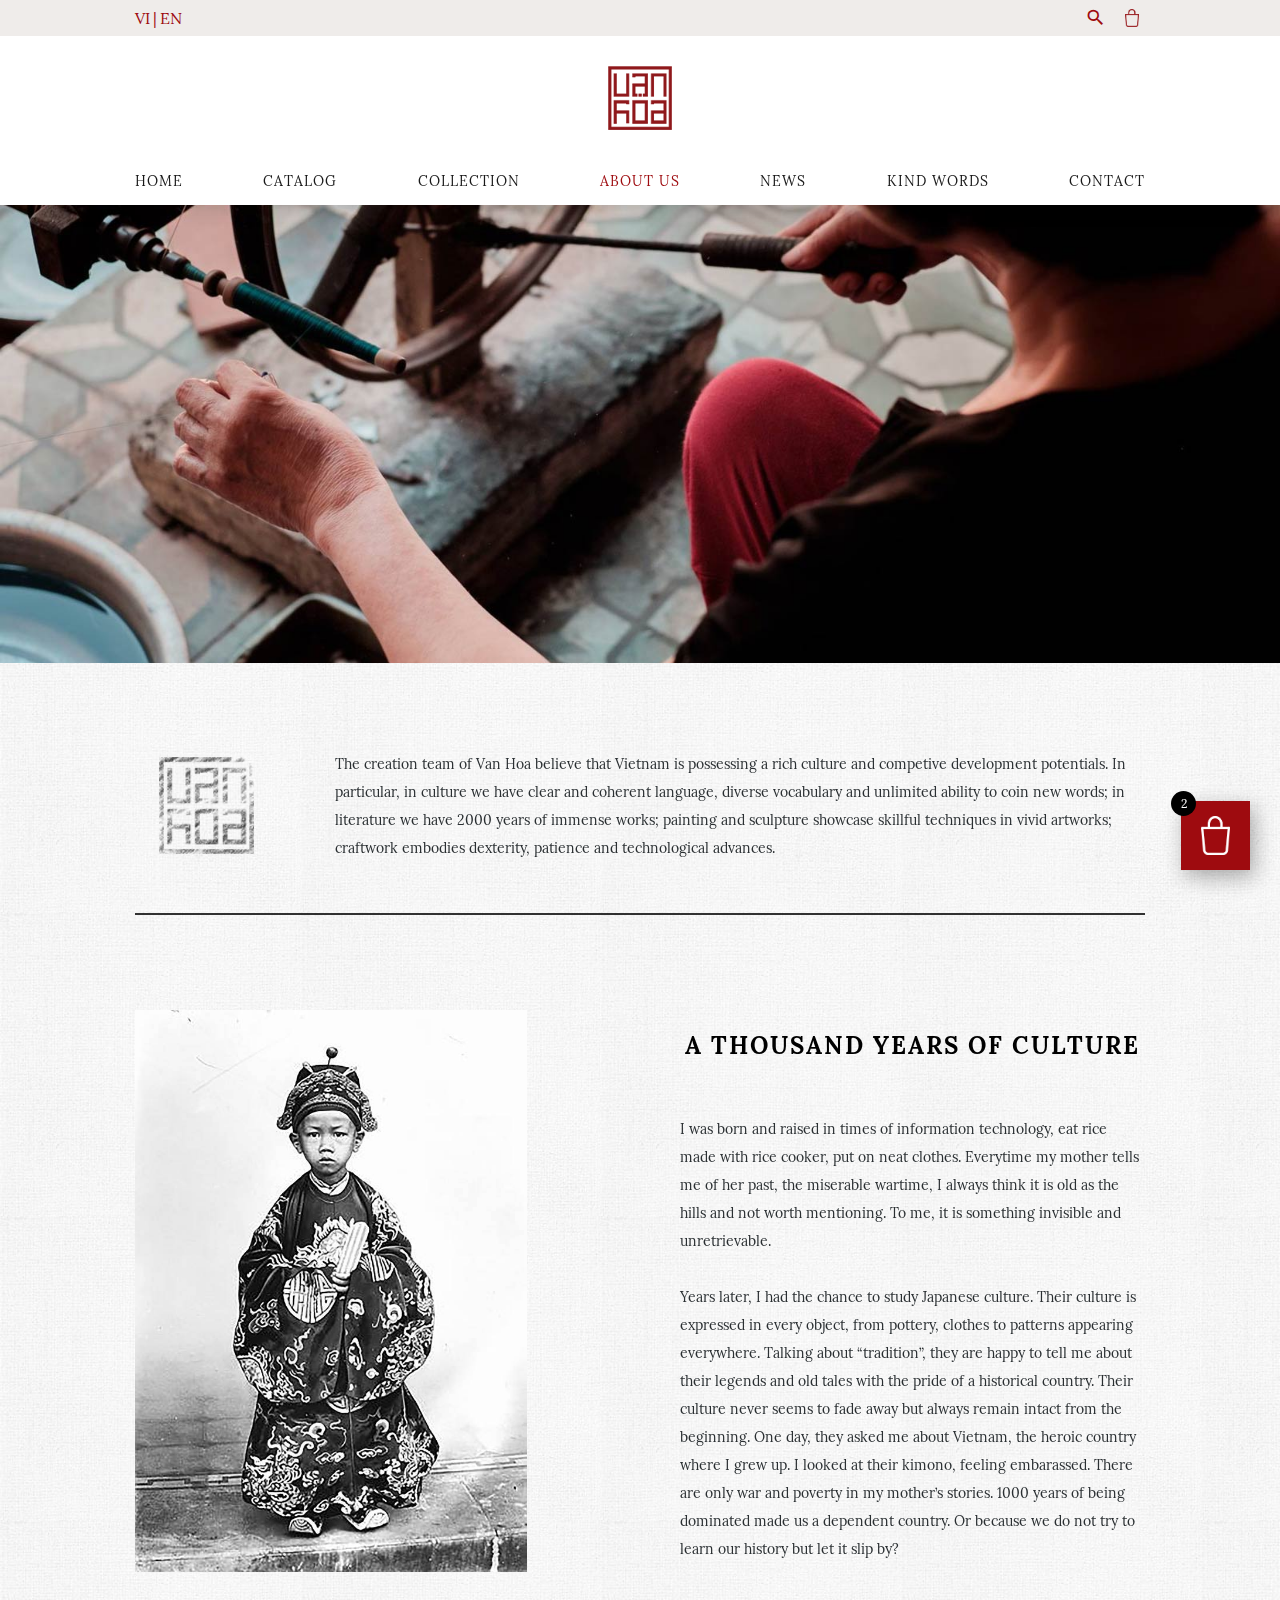
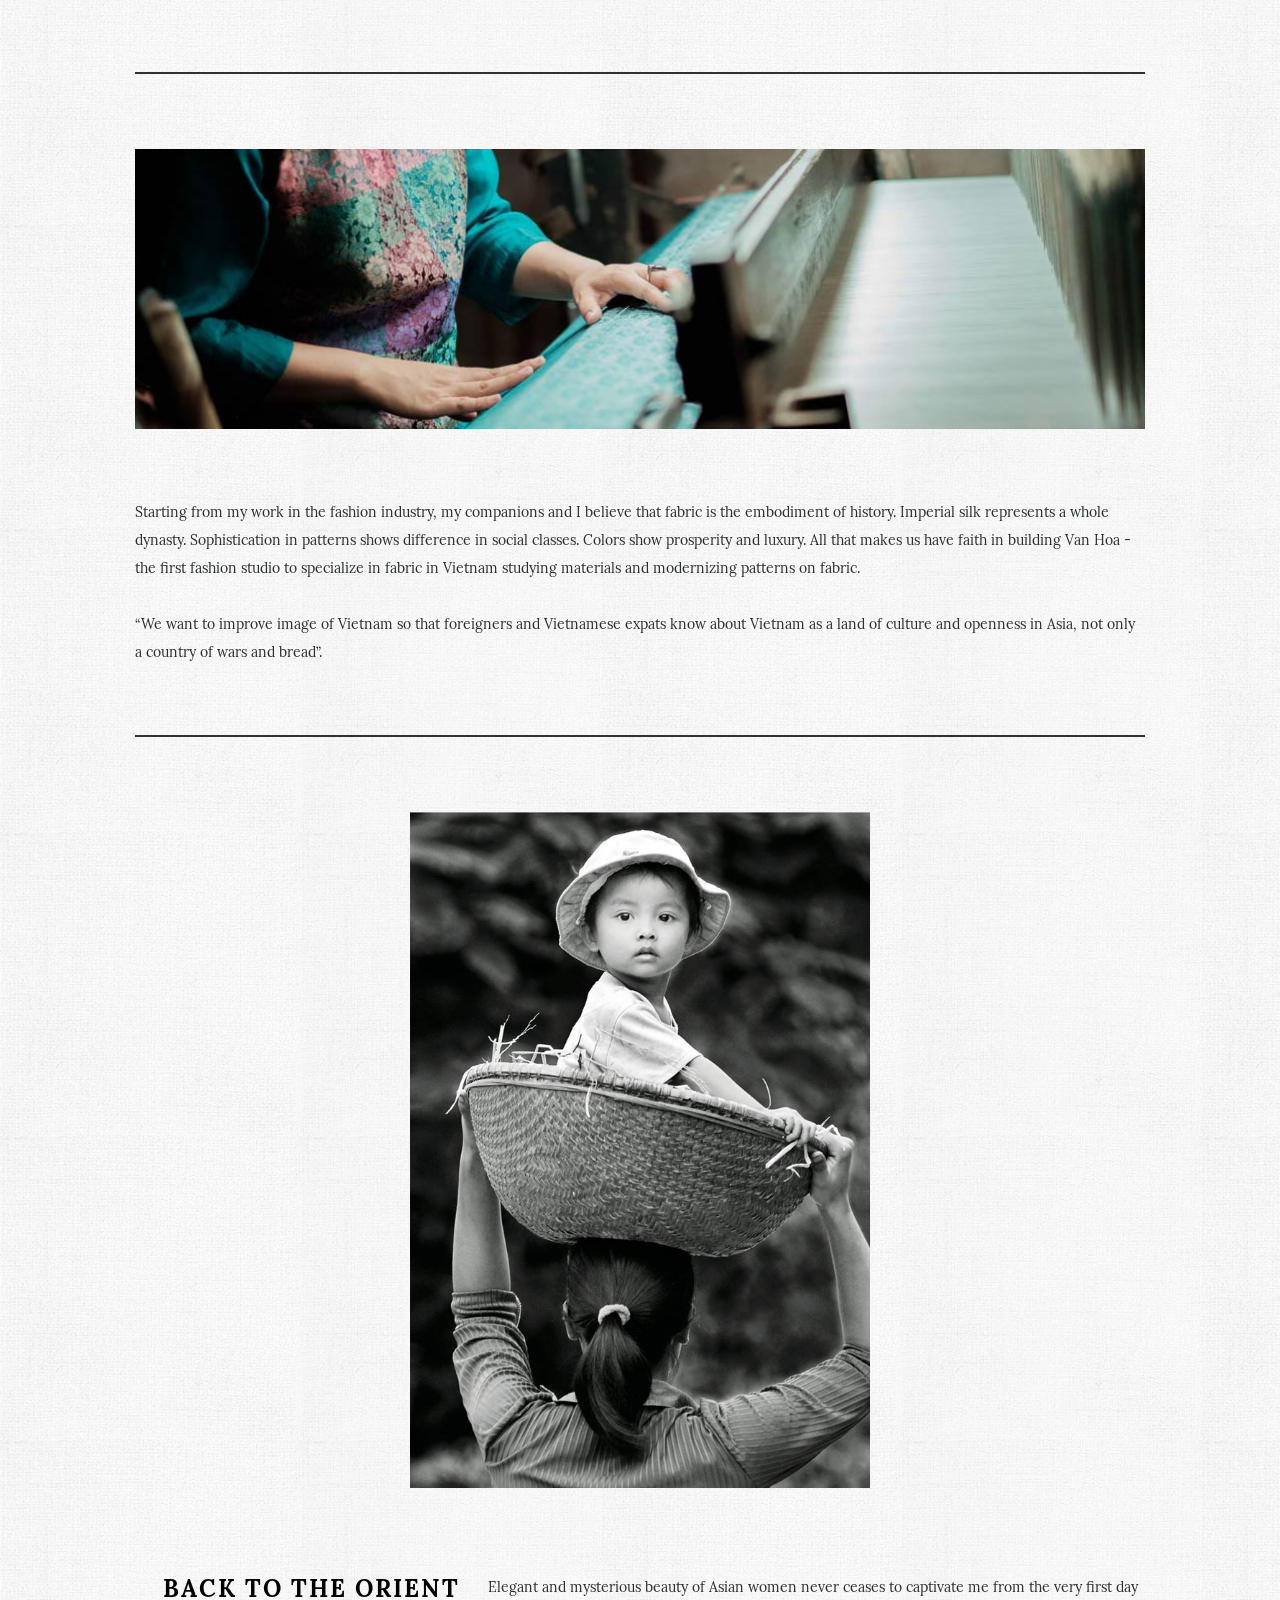
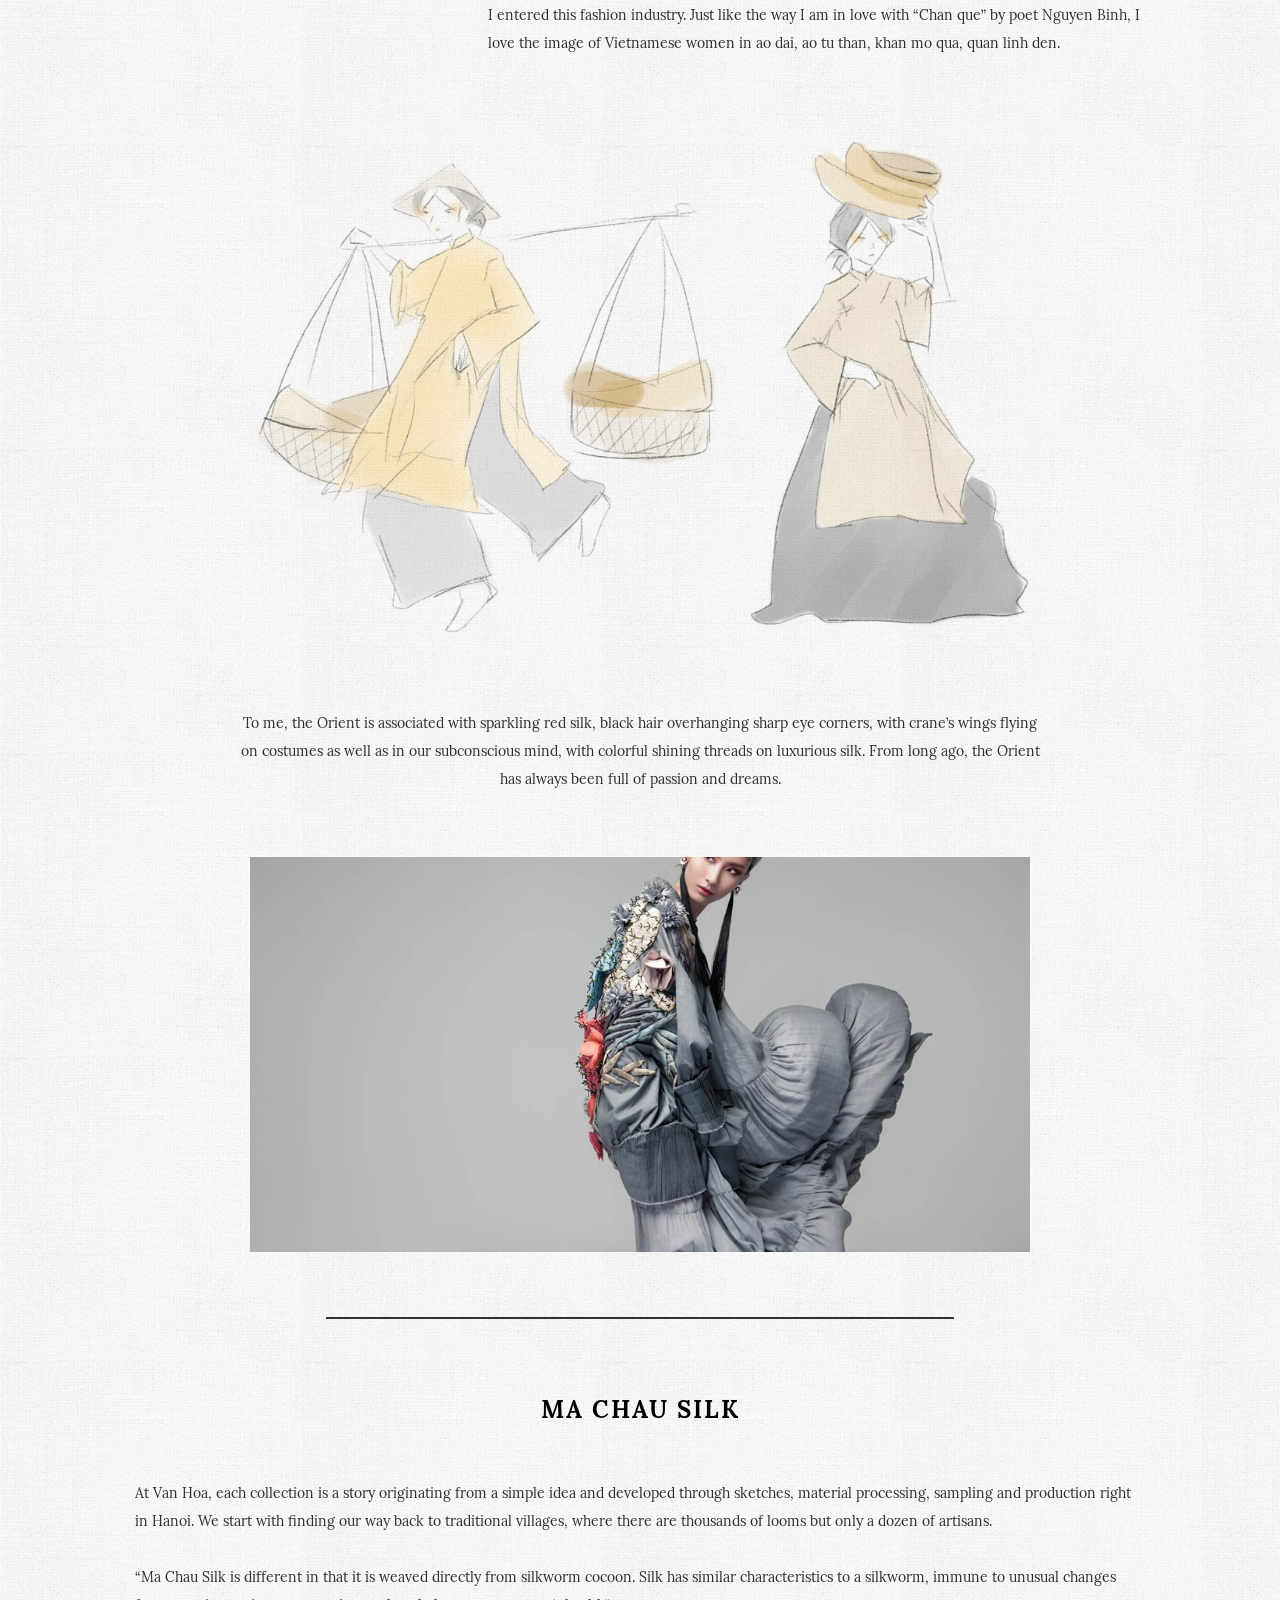
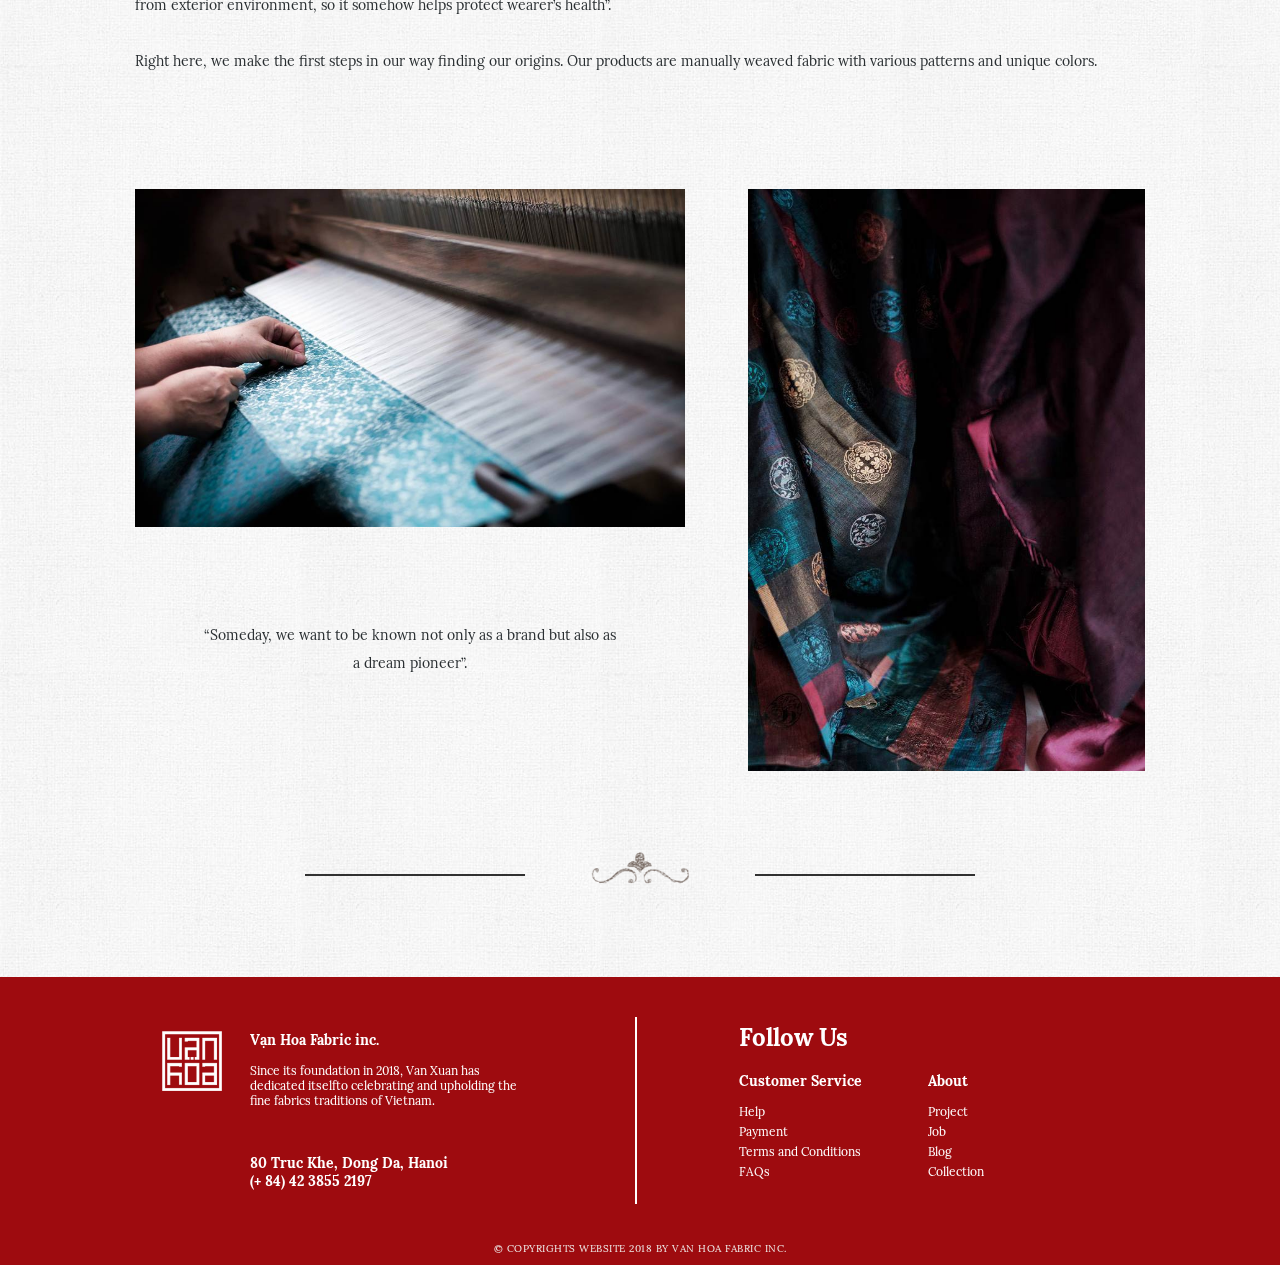
==== commit 31c72e4b: "cart" ====
--- a/app/about-us.html
+++ b/app/about-us.html
@@ -21,7 +21,12 @@
 </script>
 
 	</head>
-	<body>
+	<body>		<div class="sticky-cart">
+			<span class="badge">2</span>
+			<a href="/cart.html" class="f f-ctr mdl">
+				<img src="assets/ICON-02.png" alt="">
+			</a>
+		</div>
 		<div class="preload f f-ctr mdl" id="preload">
 			<img src="assets/logo.png" alt="">
 		</div>
--- a/app/css/style.css
+++ b/app/css/style.css
@@ -1,3 +1,3 @@
-.f{display:-ms-flexbox;display:flex}.f-r{-ms-flex-direction:row;flex-direction:row}.f-c{-ms-flex-direction:column;flex-direction:column}.mdl{-ms-flex-align:center;align-items:center}.f-ctr{-ms-flex-pack:center;justify-content:center}.f-btw{-ms-flex-pack:justify;justify-content:space-between}.f-ar{-ms-flex-pack:distribute;justify-content:space-around}.f-rht{-ms-flex-pack:end;justify-content:flex-end}.f-w{-ms-flex-wrap:wrap;flex-wrap:wrap}@font-face{font-family:"svn-manus";src:url("../assets/fonts/SVN-MANUS.OTF") format("opentype")}body{font-family:"Lora",sans-serif;margin:0;padding:0}::-moz-selection{background:rgba(158,11,15,0.85);color:white}::selection{background:rgba(158,11,15,0.85);color:white}::-moz-selection{background:rgba(158,11,15,0.85);color:white}ul{margin:0;padding:0}li{list-style-type:none}a{text-decoration:none;display:block}p{font-family:"Lora",sans-serif}p.right{text-align:right}input[type="number"]{outline:none;border:solid 1px #bbb;padding:8px 12px;max-width:46px;font-size:17px;font-family:"Lora",sans-serif;background-color:rgba(255,255,255,0.6)}input[type="number"]:focus{border-color:#9e0b0f}h1,h2,h3,h4,h5,h6{margin:0}h1.center,h2.center,h3.center,h4.center,h5.center,h6.center{text-align:center}.hand{font-family:"svn-manus", sans-serif;font-weight:normal;color:#9e0b0f}h1.hand{font-size:72px}h2.hand{font-size:50px;line-height:1}h2.title-light{font-weight:400}h3.hand{font-size:40px;line-height:1em}.hand.normal{text-transform:none;letter-spacing:0;font-weight:normal;margin-bottom:0}h3{font-size:24px;font-weight:700}h3.light{font-weight:400;letter-spacing:0px !important}h3.red{color:#9e0b0f}h3.smaller{font-size:20px}h4{font-size:16px;letter-spacing:1px}h4.red{color:#9e0b0f}.container{max-width:1010px;width:100%;margin:0 auto}.container.header{max-width:1080px}.separator{max-width:628px;height:2px;background:rgba(0,0,0,0.8);width:100%;margin:35px 0}.separator.a-margin{margin-bottom:10px;margin-top:10px}.separator.wide{max-width:none}.separator.gray{background:rgba(0,0,0,0.3)}span.text-small{font-size:12px;font-style:italic}.quote h4{letter-spacing:1.5px;font-size:18px;text-align:center;font-weight:400;padding:60px 0;line-height:2;position:relative}.quote h4::before,.quote h4::after{content:'';height:30px;width:40px;position:absolute;left:calc(50% - 20px);background-repeat:no-repeat}.quote h4::before{background-image:url("../assets/quote-open.png");top:0}.quote h4::after{background-image:url("../assets/quote-close.png");bottom:0}.quote-2 p{position:relative}.quote-2 p::before,.quote-2 p::after{content:'';height:60px;width:60px;position:absolute;background-repeat:no-repeat}.quote-2 p::before{background-image:url("../assets/close-impact.png");left:-70px;top:-70px}.quote-2 p::after{background-image:url("../assets/open-impact.png");right:-70px;bottom:-70px}.tag{min-width:168px;text-align:center;letter-spacing:1px;background:#9e0b0f;color:white;padding:10px;cursor:pointer;display:inline-block}.btn-third{color:#000;font-size:13px}.btn-third.red{color:#9e0b0f}.btn-third:hover{text-decoration:underline}.has-border-bottom{border-bottom:solid 2px #9e0b0f;padding:10px 0;margin:12px 0}.btn{text-transform:uppercase;color:#222;padding:15px;box-sizing:border-box;background-color:#ddd;display:inline-block;letter-spacing:1.5px;font-size:13px;text-align:center;transition:background-color .2s ease}.btn.disabled{cursor:not-allowed}.btn.btn-secondary{background-color:#000;color:white}.btn.btn-secondary:hover{background:#9e0b0f}.btn.btn-primary{color:white;background-color:#9e0b0f}.btn.btn-primary:hover{background-color:#80181b}.btn.small-special{padding:10px 25px;max-width:277px;width:100%;text-transform:none;letter-spacing:.5px;font-size:13px}.btn.full{max-width:100%;width:100%}.btn.big{max-width:445px;width:100%}.btn.small{padding:8px 25px}.btn.s-small{padding:8px 20px;font-size:13px;letter-spacing:0}#ngoc-app{background-image:url("../assets/pattern.jpg")}.preload#preload{position:fixed;width:100%;background:white;z-index:999;height:100vh;transition:all .5s ease}.preload#preload.hide{opacity:0;pointer-events:none;visibility:hidden}.preload#preload img{max-height:65vh;animation-name:imgAnimation;animation-duration:5s;animation-timing-function:ease;animation-fill-mode:forwards}.preload#preload h1{position:relative;animation-name:textAnimation;animation-duration:.5s;animation-timing-function:ease;animation-fill-mode:forwards}@keyframes imgAnimation{0%{opacity:0;transform:translateX(0)}100%{transform:translateX(-20%);opacity:1}}@keyframes textAnimation{from{opacity:0;transform:translateX(-100%)}to{opacity:1;transform:translateX(10%)}}section.full-height{min-height:100vh}.card-global{width:calc(100% / 3 - 16px)}.card-global .img-holder{width:100%;height:215px}.card-global img{width:100%;height:100%;-o-object-fit:cover;object-fit:cover}.card-global span.time{display:inline-block;padding:20px 0;font-size:12px;font-style:italic;font-weight:600}.card-global p.text-card{text-align:left;font-size:14px;line-height:1.7;margin:0}.col-half{width:50%;min-width:50%}a.mail{font-size:14px;letter-spacing:0;color:#9e0b0f;text-decoration:underline}table{width:100%;table-layout:auto;border-collapse:collapse}table.no-border thead tr th{border-bottom:none;text-align:left}table.no-border td p{text-align:left}table thead tr th{border-bottom:solid 2px #b2a39f;padding:10px 0}table th{text-transform:uppercase;font-weight:400;letter-spacing:1px;font-size:14px}table.cart .sum td{border-top:solid 2px #b2a39f}table.cart .sum .pad{padding:22px 0;padding-bottom:0}table.cart h4{font-size:17px;font-weight:400;text-align:left;display:inline-block}table.cart h4:hover{color:#9e0b0f;cursor:pointer;text-decoration:underline}table.cart h3{font-size:20px;margin:0}table.cart .img-holder{width:165px;height:165px;position:relative}table.cart .img-holder:hover>div{opacity:1}table.cart .img-holder:hover a.btn{transform:translateY(0);opacity:1}table.cart .img-holder img{width:100%;height:100%;-o-object-fit:cover;object-fit:cover}table.cart .img-holder>div{position:absolute;height:100%;width:100%;background:rgba(255,255,255,0.5);top:0;left:0;opacity:0;transition:all .3s ease}table.cart .img-holder a.btn{transform:translateY(20px);opacity:0;transition-delay:.2s;transition:all .325s ease}table.cart .pad{padding:0px 0 44px}table.cart tr:first-child .pad{padding-top:22px}table.cart td{text-align:center}.button-group .btn{margin:0 15px}.button-group .btn:last-child{margin-right:0}.form p.no-margin{letter-spacing:.5px;font-weight:600}.form .group input:first-child,.form .group select:first-child{margin-right:5px}.form .group input:last-child,.form .group select:last-child{margin-left:5px}.relative{position:relative}.relative .arrow-down{position:absolute;right:20px;top:26px}.arrow-down{width:0;height:0;border-left:8px solid transparent;border-right:8px solid transparent;pointer-events:none;border-top:8px solid #9e0b0f}.progress-bar{position:relative;height:3px;width:100%;background:#dedede;margin:25px 0}.progress-bar::before{content:attr(min);position:absolute;top:-20px;left:0;font-size:12px}.progress-bar::after{content:attr(max);position:absolute;top:-20px;right:0;font-size:12px}.progress-bar .now{position:absolute;height:100%;background:#9e0b0f}.progress-bar .now::after{content:attr(currentValue);position:absolute;top:-20px;color:#9e0b0f;font-size:12px;right:-15px}input[type="text"],select,textarea{padding:13px 15px;border:solid 1px #bbb;width:100%;margin:8px 0;-webkit-appearance:none;-moz-appearance:none;appearance:none;outline:none;font-family:"Lora",sans-serif;font-size:14px;box-sizing:border-box;letter-spacing:.5px}input[type="text"].small,select.small,textarea.small{padding:8px 15px}input[type="text"]:focus,select:focus,textarea:focus{border-color:#9e0b0f}input[type="text"].special,select.special,textarea.special{padding:0;margin:0;border:none;width:100%}::-webkit-input-placeholder{font-family:"Lora",sans-serif;font-size:14px;letter-spacing:.5px}::-moz-placeholder{font-family:"Lora",sans-serif;font-size:14px;letter-spacing:.5px}:-ms-input-placeholder{font-family:"Lora",sans-serif;font-size:14px;letter-spacing:.5px}:-moz-placeholder{font-family:"Lora",sans-serif;font-size:14px;letter-spacing:.5px}select:required:invalid{color:rgba(0,0,0,0.625)}option[value=""][disabled]{display:none}option{color:black}.checkbox{margin-top:4px}.checkbox p{margin:0;margin-left:14px;font-size:12px !important;line-height:1 !important}.cb{height:20px;width:20px;position:relative}.cb input[type="checkbox"]{width:100%;height:100%;position:absolute;padding:0;margin:0;top:0;left:0;outline:none;opacity:0;cursor:pointer}.cb input[type="checkbox"]:checked ~ .check{border-color:#9e0b0f}.cb input[type="checkbox"]:checked ~ .check::after{width:12px;height:12px;content:'';position:absolute;background:#9e0b0f;top:4px;left:4px}.cb .check{cursor:pointer;height:100%;width:100%;position:absolute;top:0;pointer-events:none;left:0;background:white}.cb .check::before{border:solid 1px #bbb;content:'';position:absolute;width:18px;height:18px;top:0;left:0}.breadcrumb ul li{margin:0 5px;color:#aaa}.breadcrumb ul li:first-child{margin-left:0}.breadcrumb ul li.active a{color:#000;pointer-events:none}.breadcrumb ul a{color:#aaa;font-size:12px;letter-spacing:1px}.pagination{width:100%;margin:20px 0}.pagination li{margin:0 3px}.pagination li.active a{background:#9e0b0f}.pagination li a{padding:10px 15px;background:#2a2f32;color:white;font-size:12px}.pagination li a:hover{background:#9e0b0f}.form-tipu{width:100%;border:solid 1px #bbb;padding:0 13px;box-sizing:border-box}.form-tipu .first{width:100%}.form-tipu li{padding:13px 0;border-bottom:solid 1px #bbb}.form-tipu li:last-child{border-bottom:none}.form-tipu p{margin:0;line-height:1 !important;text-align:left !important}.form-tipu p:first-child{min-width:85px;font-weight:700}.radio{height:20px;width:20px;position:relative;overflow:hidden}.radio input[type="radio"]{-webkit-appearance:none;-moz-appearance:none;appearance:none;opacity:0;position:absolute;height:100%;width:100%;top:0;margin:0;left:0}.radio input[type="radio"]:checked ~ .check{background:#9e0b0f;border-color:#9e0b0f}.radio input[type="radio"]:checked ~ .check::after{content:'';width:4px;height:4px;position:absolute;top:7px;left:7px;background:#fff;border-radius:50%}.radio .check{position:absolute;height:calc(100% - 2px);width:calc(100% - 2px);top:0;left:0;border-radius:50%;background:white;border:solid 1px #bbb;pointer-events:none}.warning{height:155px;background:#f7f7f7}.warning p{margin-bottom:0 !important}nav{box-shadow:0px 2px 20px rgba(0,0,0,0.15);position:absolute;width:100%;background:#fff;top:0;z-index:100}nav .cart-icon{width:14px;position:relative;top:2px;padding:3px}nav.minified{position:fixed}nav.minified .bottom{background:#9e0b0f}nav.minified .bottom li.active a{color:white;font-weight:700}nav.minified .bottom li a{color:rgba(255,255,255,0.85)}nav.minified .bottom li a:hover{color:white}nav.minified .bottom li a::before{background:#fff}nav .top{background:#efecea;min-height:36px}nav .top li,nav .top a{color:#9e0b0f;position:relative}nav .top li.active .search-bar{display:block}nav .top li.active .caller{background:#9e0b0f;color:#fff;border-radius:0 3px 3px 0}nav .top li .search-bar{position:absolute;width:280px;right:5px;height:100%;display:none}nav .top li .search-bar a{position:absolute}nav .top li .search-bar a:hover{background:transparent !important;color:#9e0b0f !important}nav .top li .search-bar input{padding:7px 40px;border:none;background:rgba(255,255,255,0.4);font-size:12px;padding-bottom:5px;margin:0}nav .top li .search-bar ::-webkit-input-placeholder{font-size:12px}nav .top li .search-bar ::-moz-placeholder{font-size:12px}nav .top li .search-bar :-ms-input-placeholder{font-size:12px}nav .top li .search-bar :-moz-placeholder{font-size:12px}nav .top a{padding:0 3px}nav .top #lang-select li:first-child a{padding-left:0}nav .top #top-tools a{margin:0 5px}nav .top #top-tools a i{font-size:1.325rem;padding:3px 0}nav .top #top-tools a:hover{background:#9e0b0f;color:white;border-radius:3px}nav .top #top-tools a:hover .cart-icon{-webkit-filter:brightness(100);filter:brightness(100)}nav .top #top-tools li:last-child a{margin-right:0}nav .middle{padding:30px 0;padding-bottom:18px}nav .middle img{max-width:64px}nav .bottom{transition:background .2s ease}nav .bottom li{position:relative}nav .bottom li .dropdown-menu{position:absolute;top:100%;background:#9e0b0f;width:100%;display:none;box-shadow:0px 5px 10px rgba(0,0,0,0.15)}nav .bottom li .dropdown-menu li{width:100%;box-sizing:border-box;padding:0 10px}nav .bottom li .dropdown-menu li:hover{background:#efecea}nav .bottom li .dropdown-menu li:hover a{background:#efecea;color:#7a8184}nav .bottom li .dropdown-menu li:last-child a{border-bottom:0}nav .bottom li .dropdown-menu li a{color:#fff;white-space:nowrap;font-size:12px;font-weight:400 !important;padding:14px 0px;text-align:center;border-bottom:solid 1px #fff}nav .bottom li .dropdown-menu li a::before{display:none}nav .bottom li:hover .dropdown-menu{display:block}nav .bottom li:hover a::before{width:100%}nav .bottom a{text-transform:uppercase;color:rgba(0,0,0,0.9);letter-spacing:1px;padding:0 35px;padding-top:20px;padding-bottom:15px;position:relative;font-size:.875rem;transition:color .2s ease}nav .bottom a::before{content:"";position:absolute;bottom:0;left:0;height:3px;width:0;background:#9e0b0f;transition:all .2s ease}nav .bottom li.active a{color:#9e0b0f}footer{background:#9e0b0f;padding:40px 0;padding-bottom:10px;color:white}footer span.copyright{font-size:10px;color:#efecea;margin-top:38px;letter-spacing:.5px}footer .small-info{max-width:282px}footer .item{width:50%;padding:0 27px}footer .item:first-child{border-right:solid 2px #fff}footer .item:last-child{margin-left:75px;width:calc(50% - 75px)}footer .footer-nav p.title{margin-bottom:10px}footer .footer-nav a{color:#fff;font-size:12px;display:inline-block}footer .footer-nav a:hover{text-decoration:underline}footer .footer-nav>div{width:50%}footer ul.social li{margin:0 10px;display:-ms-flexbox;display:flex;-ms-flex-align:center;align-items:center}footer ul.social li:nth-child(2) a{font-size:24px}footer ul.social li:nth-child(3) a{font-size:32px;position:relative;top:2px}footer ul.social a{color:#fff;font-size:28px}footer p{font-size:12px}footer p.title{font-size:14px;font-weight:700}footer a#logo{margin:14px;margin-left:0;margin-right:28px}footer a#logo img{max-width:60px}.banner{max-height:330px;overflow:hidden;background:#000}.banner.product-catalog{max-height:425px;position:relative}.banner.product-catalog::after{position:absolute;content:'';width:100%;height:100%;top:0;z-index:2;background:rgba(0,0,0,0.65)}.banner.big{max-height:663px}.banner.top{max-height:510px}.banner h2{font-size:60px;position:absolute;top:290px;text-align:center;width:100%;color:#fff;z-index:3}.banner img{width:100%;transition:transform 9s ease}.banner .swiper-slide{overflow:hidden}.banner .swiper-slide img{transform:scale(1.5)}.banner .swiper-slide.swiper-slide-active img{transform:scale(1)}.banner.collection-footer{position:relative}.banner #banner-footer{transition:all 30s ease}.banner #banner-footer.add{transform:translateY(-50%)}.main-content.cart{padding:50px 0;padding-top:230px}.main-content .special p{margin:0;text-align:left;padding-left:80px}.main-content img.symbol-1{max-width:120px;margin:20px;margin-top:30px}.main-content p{font-size:14px;text-align:center;line-height:2;max-width:810px;color:#2a2f32}.main-content p.no-margin{margin-bottom:5px;border-top:0;-webkit-margin-before:0}.main-content p.full{max-width:none}.main-content p.wide{max-width:900px}.main-content p.italic{font-style:italic;margin:0}.main-content p.left{text-align:left}.main-content p.sub{font-size:12px}.main-content p.right{text-align:right}.main-content h3{text-transform:uppercase;letter-spacing:2px;margin-bottom:20px}.main-content h3.a-margin{margin-bottom:5px}.caller{padding:64px 0}.caller img{max-width:170px}.caller .line-handler{position:relative;margin-bottom:20px}.caller .line-handler.no-margin{margin-bottom:0}.caller .line-handler::before,.caller .line-handler::after{content:'';height:2px;width:220px;position:absolute;background:rgba(0,0,0,0.8);top:50%}.caller .line-handler::before{left:calc(-100% - 80px)}.caller .line-handler::after{right:calc(-100% - 80px)}.pattern-show{max-width:880px;margin:0 auto;width:100%;position:relative}.pattern-show a.see-more{position:absolute;bottom:28px;right:-15%;transform:rotateZ(90deg);color:#9e0b0f;font-size:16px}.pattern-show .pattern-content{width:calc(100% / 4 - 16px)}.pattern-show .pattern-content:nth-child(even){height:85vh}.pattern-show .pattern-content:nth-child(odd){height:60vh}.pattern-show img{width:100%;height:100%;-o-object-fit:cover;object-fit:cover}section#quote-section{border:solid 20px #9e0b0f;border-top:none;border-bottom:none}section#quote-section p{max-width:885px;font-size:16px}section#mesinjahit{min-height:1600px}section#mesinjahit>.container{margin-top:150px}section#mesinjahit img{max-width:640px;width:100%}section#mesinjahit .img-holder{position:relative;display:inline-block;width:640px}section#mesinjahit .img-holder .text{left:0;position:absolute;top:108%;width:860px}section#mesinjahit .img-holder .text p{text-align:left;font-size:16px}section#mesinjahit .img-holder .text p:first-child{max-width:350px}section#mesinjahit .img-holder .text p:last-child{margin-left:50px}section#our-creative{background-image:url("../assets/home-bg.jpg");min-height:580px;background-position:center 60%;background-size:cover}.float-box{padding:42px 30px 55px;background:#fff;margin-bottom:40px;box-shadow:4px 5px 20px rgba(0,0,0,0.28)}.float-box p{font-size:16px;max-width:335px;text-align:left;margin-bottom:40px}section#our-journey{min-height:100vh;padding-bottom:100px}section#our-journey h1.hand{text-align:center}section#about-1{padding-top:70px}section#about-1 img#logo-sketch{margin:24px}section#about-1 #a1-img{width:calc(370 / 954 * 100%);height:auto;-ms-flex-item-align:start;align-self:flex-start}section#about-1 #a1-content{max-width:465px}section#about-1 #a1-content h3{font-size:24px;text-align:center;margin-top:20px}section#about-1 div#a2-img{height:280px;overflow:hidden;position:relative;margin-bottom:55px}section#about-1 div#a2-img img{width:100%;transform:translateY(-28%)}section#about-1 #a3-img{max-width:460px;-ms-flex-item-align:center;-ms-grid-row-align:center;align-self:center}section#about-1 .title-con{max-width:420px;width:100%;text-align:center}section#about-1 #a3-text{margin-top:85px}section#about-1 #a3-text p{padding:0}section#about-1 #a4-img{width:100%;mix-blend-mode:multiply;margin-top:50px}section#about-1 div#a5-img{width:780px;height:395px;overflow:hidden;margin-top:50px;margin-bottom:30px}section#about-1 div#a5-img img{width:100%;transform:translateY(-18%)}section#about-1 #a6-img{width:550px;height:338px}section#about-1 #a7-img{width:397px;height:582px}section#about-1 #a6{margin-top:100px}section#about-1 #a6>div{max-width:550px}section#about-1 #a6>div div:last-child{height:244px}section#about-1 #a6>div div:last-child p{max-width:420px}section#about-1 #a6-img,section#about-1 #a7-img{overflow:hidden;position:relative}section#about-1 #a6-img img,section#about-1 #a7-img img{width:100%;-o-object-fit:cover;object-fit:cover}#choosen-for-you{max-width:940px;margin:0 auto;margin-top:60px}#choosen-for-you>div{width:calc(100% / 4);padding:8px}#choosen-for-you>div:first-child{padding-left:0}#choosen-for-you>div:last-child{padding-right:0}#choosen-for-you .img-holder{height:222px;width:100%;overflow:hidden;cursor:pointer}#choosen-for-you .img-holder img{width:100%;height:100%;-o-object-fit:cover;object-fit:cover}#choosen-for-you p{text-transform:uppercase;cursor:pointer}#choosen-for-you p:hover{text-decoration:underline}section#sec-choosen{padding:60px 0}.banner #mid-catalog{transform:translateY(-20%)}#popular-catalog{max-width:765px;margin:0 auto;margin-top:60px}#popular-catalog>div{width:calc(100% / 3)}#popular-catalog div.image{overflow:hidden;height:250px}#popular-catalog div.image img{width:100%;height:100%;-o-object-fit:cover;object-fit:cover}#popular-catalog div.text h4{text-transform:uppercase}#popular-catalog div.text p{max-width:200px;line-height:1.6;margin:12px 0 20px}section#popular{padding:100px}section#new-product{padding:60px 0 100px}section#new-product .cards{margin-top:70px;margin-bottom:60px}section#new-product .cards>div{padding:10px}section#new-product .cards h3{font-size:20px;letter-spacing:0;font-weight:400;margin:0;cursor:pointer}section#new-product .cards p{margin:0;padding:0;line-height:1.7}section#new-product .img-holder{margin-bottom:10px;overflow:hidden;max-height:232.5px;cursor:pointer}section#new-product .img-holder img{width:100%;height:100%;-o-object-fit:cover;object-fit:cover}section.news-content img{width:100%;height:100%;-o-object-fit:cover;object-fit:cover}section.news-content .img-holder{height:457px;overflow:hidden}section.news-content .text,section.news-content p{text-align:left}section.news-content .text{max-width:440px;padding:0 72px}section.news-content span.text-small{margin-bottom:15px;display:inline-block}.news-list{padding:55px 0}.news-list:last-child{padding-bottom:150px}.news-list:nth-child(odd)>.col-half:first-child{-ms-flex-order:2;order:2}.news-list:nth-child(odd)>.col-half:last-child{-ms-flex-pack:end;justify-content:flex-end}.news-list:nth-child(odd)>.col-half:last-child .text,.news-list:nth-child(odd)>.col-half:last-child p{text-align:right}section.contact-main{padding:60px 50px 80px;background:#fff}section.contact-main h4{text-transform:uppercase;font-weight:400;font-size:20px;margin-bottom:20px;letter-spacing:4px}section.cart-main{padding:0 50px;padding-bottom:80px;background:#fff}section.cart-main .header-title{padding:90px 0 50px}.logo-img{max-width:50px;margin-bottom:10px}.logo-img img{width:100%}.steps-cart{padding-top:60px}.forms-cart{max-width:calc(60% - 50px);width:100%;padding-right:50px;border-right:solid 2px #cecece}.summary{max-width:calc(40% - 50px);width:100%;padding-left:50px}.summary li{padding:15px 0}.summary li.price-li{padding:0}.summary li.price-li p{margin:0}.summary li.price-li h3{margin:0}.summary li.price-li span{font-size:12px;margin-right:15px}.summary p.price{font-weight:600}.img-fabric{position:relative;width:55px;height:55px;margin-right:20px}.img-fabric img{width:55px;height:55px;-o-object-fit:cover;object-fit:cover}.img-fabric span.qty{position:absolute;background:#000;height:22px;width:22px;color:white;top:-12px;font-size:11px;right:-12px;border-radius:50%;display:-ms-flexbox;display:flex;-ms-flex-align:center;align-items:center;-ms-flex-pack:center;justify-content:center}section.cart-main>div.hidden{display:none}.thumb-product{width:calc(100% - 240px);margin-left:18px;margin-bottom:50px}.thumb-product h4{text-transform:uppercase;letter-spacing:0}.thumb-product .body{padding-top:15px}.thumb-product .head{background:#2a2f32;height:60px;padding:0 15px}.thumb-product .head .sort-by{position:relative}.thumb-product .head .arrow-down{position:absolute;right:10px}.thumb-product .head a{color:white}.thumb-product .head a i{font-size:32px}.thumb-product .head select{min-width:280px;margin-left:25px}.thumb-product .head h4{color:white;white-space:nowrap}img#sketch-collection{width:100%;mix-blend-mode:multiply}img#sketch-collection-2{max-width:912px}.filter-product{background:#efecea;width:258px;-ms-flex-item-align:start;align-self:flex-start}.filter-product .filter-section{margin-bottom:30px}.filter-product a.btn{max-width:178px}.filter-product h4{text-transform:uppercase}.filter-product .body{padding:25px 15px;border-bottom:solid 10px #2a2f32}.filter-product .body h4{margin-bottom:15px}.filter-product .body .checkbox p{line-height:2 !important;position:relative;top:1px}.filter-product .head{padding:20px 15px;background:#2a2f32}.filter-product .head h4{color:white}.product-4col .product-card{width:calc(100% / 4 - 12px)}.product-4col .product-card:first-child{margin-left:0}.product-4col .product-card:nth-child(4n){margin-right:0}.product-card{width:calc(100% / 3 - 16px);box-sizing:border-box;margin:8px 8px 25px;position:relative}.product-card.has-label::after{content:attr(data-label);position:absolute;top:24px;right:-2px;font-size:12px;transform:rotateZ(90deg);color:white;z-index:3;letter-spacing:1px}.product-card.has-label::before{content:'';background:#9e0b0f;height:60px;width:28px;position:absolute;top:0;right:0;z-index:2}.product-card p{margin:0;font-size:12px;line-height:normal}.product-card p.sub{font-weight:700;font-style:italic;margin-bottom:5px}.product-card ul.color-scheme{margin:10px 0 14px}.product-card ul.color-scheme li{height:5px;width:23px;background-color:#cecece;margin:0 5px;display:block}.product-card .img-holder{position:relative;height:230px;overflow:hidden}.product-card .img-holder:hover>.hover{opacity:1;border:solid 5px #9e0b0f;height:220px;width:calc(100% - 10px)}.product-card .img-holder:hover a.btn{transform:translateY(0);opacity:1}.product-card .img-holder:hover img{transform:scale(1.2)}.product-card .img-holder a.btn{min-width:160px;letter-spacing:0;margin:5px 0;transform:translateY(20px);opacity:0;transition-delay:.2s;transition:all .325s ease}.product-card .img-holder .hover{position:absolute;height:100%;width:100%;top:0;left:0;background:rgba(255,255,255,0.5);opacity:0;transition:opacity .3s ease}.product-card img{width:100%;height:100%;-o-object-fit:cover;object-fit:cover;transition:transform 10s ease}.detail-product{margin:30px 0 75px}.detail-product.white{background:#fff;padding:50px 35px}.detail-product .detail-content{width:calc(653 / 1142 * 100%);padding-left:60px}.detail-product .detail-content .size{margin:20px 0 30px}.detail-product .detail-content p{font-size:13px}.detail-product .detail-content .arrow-down{position:absolute;right:10px;bottom:10px}.detail-product .detail-content select{margin:0;padding:5px 15px;color:#9e0b0f}.detail-product .detail-content select option{color:#9e0b0f}.detail-product .detail-content h4{margin-bottom:5px;letter-spacing:0}.detail-product .detail-content .Service{width:calc(100% - 261px);position:relative}.detail-product .detail-content .colors{width:261px}.detail-product .detail-content .colors li{height:20px;width:20px;background:#cecece;margin:0 4px}.detail-product .detail-content .colors li:first-child{margin-left:0}.detail-product .detail-content h1{text-transform:uppercase;font-weight:400;line-height:1;color:#9e0b0f}.detail-product .detail-content h1.price{color:#000}.detail-product .detail-content h1.price span{font-style:normal;font-size:20px;color:#9e0b0f;font-weight:400}.detail-product .detail-content h1 span{font-size:12px;text-transform:none;color:#000;font-style:italic;font-weight:700}.detail-product .detail-content p.sub{margin:0;font-style:italic;font-weight:700;font-size:12px}.detail-product .detail-image{width:calc(490 / 1142 * 100%)}.detail-product .detail-image .big-img{height:323px;overflow:hidden;position:relative}.detail-product .detail-image .big-img img{position:absolute;opacity:0;transition:opacity .4s ease}.detail-product .detail-image .big-img img.active{opacity:1}.detail-product .detail-image .thumb-img{margin:10px 0 0}.detail-product .detail-image .thumb-img li{margin:0 5px;background:#fff;position:relative;cursor:pointer;height:94px;overflow:hidden}.detail-product .detail-image .thumb-img li:hover img{opacity:1}.detail-product .detail-image .thumb-img li.active:after{content:'';position:absolute;width:calc(100% - 10px);height:calc(100% - 10px);border:solid 5px #9e0b0f;top:0;left:0}.detail-product .detail-image .thumb-img li.active img{opacity:1}.detail-product .detail-image .thumb-img li img{opacity:.5;transition:opacity .2s ease}.detail-product .detail-image .thumb-img li:first-child{margin-left:0}.detail-product .detail-image .thumb-img li:last-child{margin-right:0}.detail-product .detail-image img{width:100%;height:100%;-o-object-fit:cover;object-fit:cover}
+.f{display:-ms-flexbox;display:flex}.f-r{-ms-flex-direction:row;flex-direction:row}.f-c{-ms-flex-direction:column;flex-direction:column}.mdl{-ms-flex-align:center;align-items:center}.f-ctr{-ms-flex-pack:center;justify-content:center}.f-btw{-ms-flex-pack:justify;justify-content:space-between}.f-ar{-ms-flex-pack:distribute;justify-content:space-around}.f-rht{-ms-flex-pack:end;justify-content:flex-end}.f-w{-ms-flex-wrap:wrap;flex-wrap:wrap}@font-face{font-family:"svn-manus";src:url("../assets/fonts/SVN-MANUS.OTF") format("opentype")}body{font-family:"Lora",sans-serif;margin:0;padding:0}::-moz-selection{background:rgba(158,11,15,0.85);color:white}::selection{background:rgba(158,11,15,0.85);color:white}::-moz-selection{background:rgba(158,11,15,0.85);color:white}ul{margin:0;padding:0}li{list-style-type:none}a{text-decoration:none;display:block}p{font-family:"Lora",sans-serif}p.right{text-align:right}input[type="number"]{outline:none;border:solid 1px #bbb;padding:8px 12px;max-width:46px;font-size:17px;font-family:"Lora",sans-serif;background-color:rgba(255,255,255,0.6)}input[type="number"]:focus{border-color:#9e0b0f}h1,h2,h3,h4,h5,h6{margin:0}h1.center,h2.center,h3.center,h4.center,h5.center,h6.center{text-align:center}.hand{font-family:"svn-manus", sans-serif;font-weight:normal;color:#9e0b0f}h1.hand{font-size:72px}h2.hand{font-size:50px;line-height:1}h2.title-light{font-weight:400}h3.hand{font-size:40px;line-height:1em}.hand.normal{text-transform:none;letter-spacing:0;font-weight:normal;margin-bottom:0}h3{font-size:24px;font-weight:700}h3.light{font-weight:400;letter-spacing:0px !important}h3.red{color:#9e0b0f}h3.smaller{font-size:20px}h4{font-size:16px;letter-spacing:1px}h4.red{color:#9e0b0f}.container{max-width:1010px;width:100%;margin:0 auto}.container.header{max-width:1080px}.separator{max-width:628px;height:2px;background:rgba(0,0,0,0.8);width:100%;margin:35px 0}.separator.a-margin{margin-bottom:10px;margin-top:10px}.separator.wide{max-width:none}.separator.gray{background:rgba(0,0,0,0.3)}span.text-small{font-size:12px;font-style:italic}.quote h4{letter-spacing:1.5px;font-size:18px;text-align:center;font-weight:400;padding:60px 0;line-height:2;position:relative}.quote h4::before,.quote h4::after{content:'';height:30px;width:40px;position:absolute;left:calc(50% - 20px);background-repeat:no-repeat}.quote h4::before{background-image:url("../assets/quote-open.png");top:0}.quote h4::after{background-image:url("../assets/quote-close.png");bottom:0}.quote-2 p{position:relative}.quote-2 p::before,.quote-2 p::after{content:'';height:60px;width:60px;position:absolute;background-repeat:no-repeat}.quote-2 p::before{background-image:url("../assets/close-impact.png");left:-70px;top:-70px}.quote-2 p::after{background-image:url("../assets/open-impact.png");right:-70px;bottom:-70px}.tag{min-width:168px;text-align:center;letter-spacing:1px;background:#9e0b0f;color:white;padding:10px;cursor:pointer;display:inline-block}.btn-third{color:#000;font-size:13px}.btn-third.red{color:#9e0b0f}.btn-third:hover{text-decoration:underline}.has-border-bottom{border-bottom:solid 2px #9e0b0f;padding:10px 0;margin:12px 0}.btn{text-transform:uppercase;color:#222;padding:15px;box-sizing:border-box;background-color:#ddd;display:inline-block;letter-spacing:1.5px;font-size:13px;text-align:center;transition:background-color .2s ease}.btn.disabled{cursor:not-allowed}.btn.btn-secondary{background-color:#000;color:white}.btn.btn-secondary:hover{background:#9e0b0f}.btn.btn-primary{color:white;background-color:#9e0b0f}.btn.btn-primary:hover{background-color:#80181b}.btn.small-special{padding:10px 25px;max-width:277px;width:100%;text-transform:none;letter-spacing:.5px;font-size:13px}.btn.full{max-width:100%;width:100%}.btn.big{max-width:445px;width:100%}.btn.small{padding:8px 25px}.btn.s-small{padding:8px 20px;font-size:13px;letter-spacing:0}#ngoc-app{background-image:url("../assets/pattern.jpg")}.preload#preload{position:fixed;width:100%;background:white;z-index:999;height:100vh;transition:all .5s ease}.preload#preload.hide{opacity:0;pointer-events:none;visibility:hidden}.preload#preload img{max-height:65vh;animation-name:imgAnimation;animation-duration:5s;animation-timing-function:ease;animation-fill-mode:forwards}.preload#preload h1{position:relative;animation-name:textAnimation;animation-duration:.5s;animation-timing-function:ease;animation-fill-mode:forwards}@keyframes imgAnimation{0%{opacity:0;transform:translateX(0)}100%{transform:translateX(-20%);opacity:1}}@keyframes textAnimation{from{opacity:0;transform:translateX(-100%)}to{opacity:1;transform:translateX(10%)}}section.full-height{min-height:100vh}.card-global{width:calc(100% / 3 - 16px)}.card-global .img-holder{width:100%;height:215px}.card-global img{width:100%;height:100%;-o-object-fit:cover;object-fit:cover}.card-global span.time{display:inline-block;padding:20px 0;font-size:12px;font-style:italic;font-weight:600}.card-global p.text-card{text-align:left;font-size:14px;line-height:1.7;margin:0}.col-half{width:50%;min-width:50%}a.mail{font-size:14px;letter-spacing:0;color:#9e0b0f;text-decoration:underline}table{width:100%;table-layout:auto;border-collapse:collapse}table.no-border thead tr th{border-bottom:none;text-align:left}table.no-border td p{text-align:left}table thead tr th{border-bottom:solid 2px #b2a39f;padding:10px 0}table th{text-transform:uppercase;font-weight:400;letter-spacing:1px;font-size:14px}table.cart .sum td{border-top:solid 2px #b2a39f}table.cart .sum .pad{padding:22px 0;padding-bottom:0}table.cart h4{font-size:17px;font-weight:400;text-align:left;display:inline-block}table.cart h4:hover{color:#9e0b0f;cursor:pointer;text-decoration:underline}table.cart h3{font-size:20px;margin:0}table.cart .img-holder{width:165px;height:165px;position:relative}table.cart .img-holder:hover>div{opacity:1}table.cart .img-holder:hover a.btn{transform:translateY(0);opacity:1}table.cart .img-holder img{width:100%;height:100%;-o-object-fit:cover;object-fit:cover}table.cart .img-holder>div{position:absolute;height:100%;width:100%;background:rgba(255,255,255,0.5);top:0;left:0;opacity:0;transition:all .3s ease}table.cart .img-holder a.btn{transform:translateY(20px);opacity:0;transition-delay:.2s;transition:all .325s ease}table.cart .pad{padding:0px 0 44px}table.cart tr:first-child .pad{padding-top:22px}table.cart td{text-align:center}.button-group .btn{margin:0 15px}.button-group .btn:last-child{margin-right:0}.form p.no-margin{letter-spacing:.5px;font-weight:600}.form .group input:first-child,.form .group select:first-child{margin-right:5px}.form .group input:last-child,.form .group select:last-child{margin-left:5px}.relative{position:relative}.relative .arrow-down{position:absolute;right:20px;top:26px}.arrow-down{width:0;height:0;border-left:8px solid transparent;border-right:8px solid transparent;pointer-events:none;border-top:8px solid #9e0b0f}.progress-bar{position:relative;height:3px;width:100%;background:#dedede;margin:25px 0}.progress-bar::before{content:attr(min);position:absolute;top:-20px;left:0;font-size:12px}.progress-bar::after{content:attr(max);position:absolute;top:-20px;right:0;font-size:12px}.progress-bar .now{position:absolute;height:100%;background:#9e0b0f}.progress-bar .now::after{content:attr(currentValue);position:absolute;top:-20px;color:#9e0b0f;font-size:12px;right:-15px}input[type="text"],select,textarea{padding:13px 15px;border:solid 1px #bbb;width:100%;margin:8px 0;-webkit-appearance:none;-moz-appearance:none;appearance:none;outline:none;font-family:"Lora",sans-serif;font-size:14px;box-sizing:border-box;letter-spacing:.5px}input[type="text"].small,select.small,textarea.small{padding:8px 15px}input[type="text"]:focus,select:focus,textarea:focus{border-color:#9e0b0f}input[type="text"].special,select.special,textarea.special{padding:0;margin:0;border:none;width:100%}::-webkit-input-placeholder{font-family:"Lora",sans-serif;font-size:14px;letter-spacing:.5px}::-moz-placeholder{font-family:"Lora",sans-serif;font-size:14px;letter-spacing:.5px}:-ms-input-placeholder{font-family:"Lora",sans-serif;font-size:14px;letter-spacing:.5px}:-moz-placeholder{font-family:"Lora",sans-serif;font-size:14px;letter-spacing:.5px}select:required:invalid{color:rgba(0,0,0,0.625)}option[value=""][disabled]{display:none}option{color:black}.checkbox{margin-top:4px}.checkbox p{margin:0;margin-left:14px;font-size:12px !important;line-height:1 !important}.cb{height:20px;width:20px;position:relative}.cb input[type="checkbox"]{width:100%;height:100%;position:absolute;padding:0;margin:0;top:0;left:0;outline:none;opacity:0;cursor:pointer}.cb input[type="checkbox"]:checked ~ .check{border-color:#9e0b0f}.cb input[type="checkbox"]:checked ~ .check::after{width:12px;height:12px;content:'';position:absolute;background:#9e0b0f;top:4px;left:4px}.cb .check{cursor:pointer;height:100%;width:100%;position:absolute;top:0;pointer-events:none;left:0;background:white}.cb .check::before{border:solid 1px #bbb;content:'';position:absolute;width:18px;height:18px;top:0;left:0}.breadcrumb ul li{margin:0 5px;color:#aaa}.breadcrumb ul li:first-child{margin-left:0}.breadcrumb ul li.active a{color:#000;pointer-events:none}.breadcrumb ul a{color:#aaa;font-size:12px;letter-spacing:1px}.pagination{width:100%;margin:20px 0}.pagination li{margin:0 3px}.pagination li.active a{background:#9e0b0f}.pagination li a{padding:10px 15px;background:#2a2f32;color:white;font-size:12px}.pagination li a:hover{background:#9e0b0f}.sticky-cart{position:fixed;z-index:999;bottom:30px;right:30px;box-shadow:4px 7px 20px rgba(0,0,0,0.32)}.sticky-cart span.badge{position:absolute;margin-top:-10px;margin-left:-10px;color:white;background:black;height:25px;width:25px;display:-ms-flexbox;display:flex;-ms-flex-pack:center;justify-content:center;-ms-flex-align:center;align-items:center;line-height:0;border-radius:50%;font-size:12px}.sticky-cart a{width:69px;height:69px;padding:15px;box-sizing:border-box;background:#9e0b0f}.sticky-cart a:hover{background:#80181b}.sticky-cart img{-webkit-filter:brightness(100);filter:brightness(100);width:100%;height:100%;-o-object-fit:contain;object-fit:contain}.form-tipu{width:100%;border:solid 1px #bbb;padding:0 13px;box-sizing:border-box}.form-tipu .first{width:100%}.form-tipu li{padding:13px 0;border-bottom:solid 1px #bbb}.form-tipu li:last-child{border-bottom:none}.form-tipu p{margin:0;line-height:1 !important;text-align:left !important}.form-tipu p:first-child{min-width:85px;font-weight:700}.radio{height:20px;width:20px;position:relative;overflow:hidden}.radio input[type="radio"]{-webkit-appearance:none;-moz-appearance:none;appearance:none;opacity:0;position:absolute;height:100%;width:100%;top:0;margin:0;left:0}.radio input[type="radio"]:checked ~ .check{background:#9e0b0f;border-color:#9e0b0f}.radio input[type="radio"]:checked ~ .check::after{content:'';width:4px;height:4px;position:absolute;top:7px;left:7px;background:#fff;border-radius:50%}.radio .check{position:absolute;height:calc(100% - 2px);width:calc(100% - 2px);top:0;left:0;border-radius:50%;background:white;border:solid 1px #bbb;pointer-events:none}.warning{height:155px;background:#f7f7f7}.warning p{margin-bottom:0 !important}nav{box-shadow:0px 2px 20px rgba(0,0,0,0.15);position:absolute;width:100%;background:#fff;top:0;z-index:100}nav .cart-icon{width:14px;position:relative;top:2px;padding:3px}nav.minified{position:fixed}nav.minified .bottom{background:#9e0b0f}nav.minified .bottom li.active a{color:white;font-weight:700}nav.minified .bottom li a{color:rgba(255,255,255,0.85)}nav.minified .bottom li a:hover{color:white}nav.minified .bottom li a::before{background:#fff}nav .top{background:#efecea;min-height:36px}nav .top li,nav .top a{color:#9e0b0f;position:relative}nav .top li.active .search-bar{display:block}nav .top li.active .caller{background:#9e0b0f;color:#fff;border-radius:0 3px 3px 0}nav .top li .search-bar{position:absolute;width:280px;right:5px;height:100%;display:none}nav .top li .search-bar a{position:absolute}nav .top li .search-bar a:hover{background:transparent !important;color:#9e0b0f !important}nav .top li .search-bar input{padding:7px 40px;border:none;background:rgba(255,255,255,0.4);font-size:12px;padding-bottom:5px;margin:0}nav .top li .search-bar ::-webkit-input-placeholder{font-size:12px}nav .top li .search-bar ::-moz-placeholder{font-size:12px}nav .top li .search-bar :-ms-input-placeholder{font-size:12px}nav .top li .search-bar :-moz-placeholder{font-size:12px}nav .top a{padding:0 3px}nav .top #lang-select li:first-child a{padding-left:0}nav .top #top-tools a{margin:0 5px}nav .top #top-tools a i{font-size:1.325rem;padding:3px 0}nav .top #top-tools a:hover{background:#9e0b0f;color:white;border-radius:3px}nav .top #top-tools a:hover .cart-icon{-webkit-filter:brightness(100);filter:brightness(100)}nav .top #top-tools li:last-child a{margin-right:0}nav .middle{padding:30px 0;padding-bottom:18px}nav .middle img{max-width:64px}nav .bottom{transition:background .2s ease}nav .bottom li{position:relative}nav .bottom li .dropdown-menu{position:absolute;top:100%;background:#9e0b0f;width:100%;display:none;box-shadow:0px 5px 10px rgba(0,0,0,0.15)}nav .bottom li .dropdown-menu li{width:100%;box-sizing:border-box;padding:0 10px}nav .bottom li .dropdown-menu li:hover{background:#efecea}nav .bottom li .dropdown-menu li:hover a{background:#efecea;color:#7a8184}nav .bottom li .dropdown-menu li:last-child a{border-bottom:0}nav .bottom li .dropdown-menu li a{color:#fff;white-space:nowrap;font-size:12px;font-weight:400 !important;padding:14px 0px;text-align:center;border-bottom:solid 1px #fff}nav .bottom li .dropdown-menu li a::before{display:none}nav .bottom li:hover .dropdown-menu{display:block}nav .bottom li:hover a::before{width:100%}nav .bottom a{text-transform:uppercase;color:rgba(0,0,0,0.9);letter-spacing:1px;padding:0 35px;padding-top:20px;padding-bottom:15px;position:relative;font-size:.875rem;transition:color .2s ease}nav .bottom a::before{content:"";position:absolute;bottom:0;left:0;height:3px;width:0;background:#9e0b0f;transition:all .2s ease}nav .bottom li.active a{color:#9e0b0f}footer{background:#9e0b0f;padding:40px 0;padding-bottom:10px;color:white}footer span.copyright{font-size:10px;color:#efecea;margin-top:38px;letter-spacing:.5px}footer .small-info{max-width:282px}footer .item{width:50%;padding:0 27px}footer .item:first-child{border-right:solid 2px #fff}footer .item:last-child{margin-left:75px;width:calc(50% - 75px)}footer .footer-nav p.title{margin-bottom:10px}footer .footer-nav a{color:#fff;font-size:12px;display:inline-block}footer .footer-nav a:hover{text-decoration:underline}footer .footer-nav>div{width:50%}footer ul.social li{margin:0 10px;display:-ms-flexbox;display:flex;-ms-flex-align:center;align-items:center}footer ul.social li:nth-child(2) a{font-size:24px}footer ul.social li:nth-child(3) a{font-size:32px;position:relative;top:2px}footer ul.social a{color:#fff;font-size:28px}footer p{font-size:12px}footer p.title{font-size:14px;font-weight:700}footer a#logo{margin:14px;margin-left:0;margin-right:28px}footer a#logo img{max-width:60px}.banner{max-height:330px;overflow:hidden;background:#000}.banner.product-catalog{max-height:425px;position:relative}.banner.product-catalog::after{position:absolute;content:'';width:100%;height:100%;top:0;z-index:2;background:rgba(0,0,0,0.65)}.banner.big{max-height:663px}.banner.top{max-height:510px}.banner h2{font-size:60px;position:absolute;top:290px;text-align:center;width:100%;color:#fff;z-index:3}.banner img{width:100%;transition:transform 9s ease}.banner .swiper-slide{overflow:hidden}.banner .swiper-slide img{transform:scale(1.5)}.banner .swiper-slide.swiper-slide-active img{transform:scale(1)}.banner.collection-footer{position:relative}.banner #banner-footer{transition:all 30s ease}.banner #banner-footer.add{transform:translateY(-50%)}.main-content.cart{padding:50px 0;padding-top:230px}.main-content .special p{margin:0;text-align:left;padding-left:80px}.main-content img.symbol-1{max-width:120px;margin:20px;margin-top:30px}.main-content p{font-size:14px;text-align:center;line-height:2;max-width:810px;color:#2a2f32}.main-content p.no-margin{margin-bottom:5px;border-top:0;-webkit-margin-before:0}.main-content p.full{max-width:none}.main-content p.wide{max-width:900px}.main-content p.italic{font-style:italic;margin:0}.main-content p.left{text-align:left}.main-content p.sub{font-size:12px}.main-content p.right{text-align:right}.main-content h3{text-transform:uppercase;letter-spacing:2px;margin-bottom:20px}.main-content h3.a-margin{margin-bottom:5px}.caller{padding:64px 0}.caller img{max-width:170px}.caller .line-handler{position:relative;margin-bottom:20px}.caller .line-handler.no-margin{margin-bottom:0}.caller .line-handler::before,.caller .line-handler::after{content:'';height:2px;width:220px;position:absolute;background:rgba(0,0,0,0.8);top:50%}.caller .line-handler::before{left:calc(-100% - 80px)}.caller .line-handler::after{right:calc(-100% - 80px)}.pattern-show{max-width:880px;margin:0 auto;width:100%;position:relative}.pattern-show a.see-more{position:absolute;bottom:28px;right:-15%;transform:rotateZ(90deg);color:#9e0b0f;font-size:16px}.pattern-show .pattern-content{width:calc(100% / 4 - 16px)}.pattern-show .pattern-content:nth-child(even){height:85vh}.pattern-show .pattern-content:nth-child(odd){height:60vh}.pattern-show img{width:100%;height:100%;-o-object-fit:cover;object-fit:cover}section#quote-section{border:solid 20px #9e0b0f;border-top:none;border-bottom:none}section#quote-section p{max-width:885px;font-size:16px}section#mesinjahit{min-height:1600px}section#mesinjahit>.container{margin-top:150px}section#mesinjahit img{max-width:640px;width:100%}section#mesinjahit .img-holder{position:relative;display:inline-block;width:640px}section#mesinjahit .img-holder .text{left:0;position:absolute;top:108%;width:860px}section#mesinjahit .img-holder .text p{text-align:left;font-size:16px}section#mesinjahit .img-holder .text p:first-child{max-width:350px}section#mesinjahit .img-holder .text p:last-child{margin-left:50px}section#our-creative{background-image:url("../assets/home-bg.jpg");min-height:580px;background-position:center 60%;background-size:cover}.float-box{padding:42px 30px 55px;background:#fff;margin-bottom:40px;box-shadow:4px 5px 20px rgba(0,0,0,0.28)}.float-box p{font-size:16px;max-width:335px;text-align:left;margin-bottom:40px}section#our-journey{min-height:100vh;padding-bottom:100px}section#our-journey .card-global .img-holder{cursor:pointer}section#our-journey h1.hand{text-align:center}section#about-1{padding-top:70px}section#about-1 img#logo-sketch{margin:24px}section#about-1 #a1-img{width:calc(370 / 954 * 100%);height:auto;-ms-flex-item-align:start;align-self:flex-start}section#about-1 #a1-content{max-width:465px}section#about-1 #a1-content h3{font-size:24px;text-align:center;margin-top:20px}section#about-1 div#a2-img{height:280px;overflow:hidden;position:relative;margin-bottom:55px}section#about-1 div#a2-img img{width:100%;transform:translateY(-28%)}section#about-1 #a3-img{max-width:460px;-ms-flex-item-align:center;-ms-grid-row-align:center;align-self:center}section#about-1 .title-con{max-width:420px;width:100%;text-align:center}section#about-1 #a3-text{margin-top:85px}section#about-1 #a3-text p{padding:0}section#about-1 #a4-img{width:100%;mix-blend-mode:multiply;margin-top:50px}section#about-1 div#a5-img{width:780px;height:395px;overflow:hidden;margin-top:50px;margin-bottom:30px}section#about-1 div#a5-img img{width:100%;transform:translateY(-18%)}section#about-1 #a6-img{width:550px;height:338px}section#about-1 #a7-img{width:397px;height:582px}section#about-1 #a6{margin-top:100px}section#about-1 #a6>div{max-width:550px}section#about-1 #a6>div div:last-child{height:244px}section#about-1 #a6>div div:last-child p{max-width:420px}section#about-1 #a6-img,section#about-1 #a7-img{overflow:hidden;position:relative}section#about-1 #a6-img img,section#about-1 #a7-img img{width:100%;-o-object-fit:cover;object-fit:cover}#choosen-for-you{max-width:940px;margin:0 auto;margin-top:60px}#choosen-for-you>div{width:calc(100% / 4);padding:8px}#choosen-for-you>div:first-child{padding-left:0}#choosen-for-you>div:last-child{padding-right:0}#choosen-for-you .img-holder{height:222px;width:100%;overflow:hidden;cursor:pointer}#choosen-for-you .img-holder img{width:100%;height:100%;-o-object-fit:cover;object-fit:cover}#choosen-for-you p{text-transform:uppercase;cursor:pointer}#choosen-for-you p:hover{text-decoration:underline}section#sec-choosen{padding:60px 0}.banner #mid-catalog{transform:translateY(-20%)}#popular-catalog{max-width:765px;margin:0 auto;margin-top:60px}#popular-catalog>div{width:calc(100% / 3)}#popular-catalog div.image{overflow:hidden;height:250px}#popular-catalog div.image img{width:100%;height:100%;-o-object-fit:cover;object-fit:cover}#popular-catalog div.text h4{text-transform:uppercase}#popular-catalog div.text p{max-width:200px;line-height:1.6;margin:12px 0 20px}section#popular{padding:100px}section#new-product{padding:60px 0 100px}section#new-product .cards{margin-top:70px;margin-bottom:60px}section#new-product .cards>div{padding:10px}section#new-product .cards h3{font-size:20px;letter-spacing:0;font-weight:400;margin:0;cursor:pointer}section#new-product .cards p{margin:0;padding:0;line-height:1.7}section#new-product .img-holder{margin-bottom:10px;overflow:hidden;max-height:232.5px;cursor:pointer}section#new-product .img-holder img{width:100%;height:100%;-o-object-fit:cover;object-fit:cover}section.news-content img{width:100%;height:100%;-o-object-fit:cover;object-fit:cover}section.news-content .img-holder{height:457px;overflow:hidden}section.news-content .text,section.news-content p{text-align:left}section.news-content .text{max-width:440px;padding:0 72px}section.news-content span.text-small{margin-bottom:15px;display:inline-block}.news-list{padding:55px 0}.news-list:last-child{padding-bottom:150px}.news-list:nth-child(odd)>.col-half:first-child{-ms-flex-order:2;order:2}.news-list:nth-child(odd)>.col-half:last-child{-ms-flex-pack:end;justify-content:flex-end}.news-list:nth-child(odd)>.col-half:last-child .text,.news-list:nth-child(odd)>.col-half:last-child p{text-align:right}section.contact-main{padding:60px 50px 80px;background:#fff}section.contact-main h4{text-transform:uppercase;font-weight:400;font-size:20px;margin-bottom:20px;letter-spacing:4px}section.cart-main{padding:0 50px;padding-bottom:80px;background:#fff}section.cart-main .header-title{padding:90px 0 50px}.logo-img{max-width:50px;margin-bottom:10px}.logo-img img{width:100%}.steps-cart{padding-top:60px}.forms-cart{max-width:calc(60% - 50px);width:100%;padding-right:50px;border-right:solid 2px #cecece}.summary{max-width:calc(40% - 50px);width:100%;padding-left:50px}.summary li{padding:15px 0}.summary li.price-li{padding:0}.summary li.price-li p{margin:0}.summary li.price-li h3{margin:0}.summary li.price-li span{font-size:12px;margin-right:15px}.summary p.price{font-weight:600}.img-fabric{position:relative;width:55px;height:55px;margin-right:20px}.img-fabric img{width:55px;height:55px;-o-object-fit:cover;object-fit:cover}.img-fabric span.qty{position:absolute;background:#000;height:22px;width:22px;color:white;top:-12px;font-size:11px;right:-12px;border-radius:50%;display:-ms-flexbox;display:flex;-ms-flex-align:center;align-items:center;-ms-flex-pack:center;justify-content:center}section.cart-main>div.hidden{display:none}.thumb-product{width:calc(100% - 240px);margin-left:18px;margin-bottom:50px}.thumb-product h4{text-transform:uppercase;letter-spacing:0}.thumb-product .body{padding-top:15px}.thumb-product .head{background:#2a2f32;height:60px;padding:0 15px}.thumb-product .head .sort-by{position:relative}.thumb-product .head .arrow-down{position:absolute;right:10px}.thumb-product .head a{color:white}.thumb-product .head a i{font-size:32px}.thumb-product .head select{min-width:280px;margin-left:25px}.thumb-product .head h4{color:white;white-space:nowrap}img#sketch-collection{width:100%;mix-blend-mode:multiply}img#sketch-collection-2{max-width:912px}.filter-product{background:#efecea;width:258px;-ms-flex-item-align:start;align-self:flex-start}.filter-product .filter-section{margin-bottom:30px}.filter-product a.btn{max-width:178px}.filter-product h4{text-transform:uppercase}.filter-product .body{padding:25px 15px;border-bottom:solid 10px #2a2f32}.filter-product .body h4{margin-bottom:15px}.filter-product .body .checkbox p{line-height:2 !important;position:relative;top:1px}.filter-product .head{padding:20px 15px;background:#2a2f32}.filter-product .head h4{color:white}.product-4col .product-card{width:calc(100% / 4 - 12px)}.product-4col .product-card:first-child{margin-left:0}.product-4col .product-card:nth-child(4n){margin-right:0}.product-card{width:calc(100% / 3 - 16px);box-sizing:border-box;margin:8px 8px 25px;position:relative}.product-card.has-label::after{content:attr(data-label);position:absolute;top:24px;right:-2px;font-size:12px;transform:rotateZ(90deg);color:white;z-index:3;letter-spacing:1px}.product-card.has-label::before{content:'';background:#9e0b0f;height:60px;width:28px;position:absolute;top:0;right:0;z-index:2}.product-card p{margin:0;font-size:12px;line-height:normal}.product-card p.sub{font-weight:700;font-style:italic;margin-bottom:5px}.product-card ul.color-scheme{margin:10px 0 14px}.product-card ul.color-scheme li{height:5px;width:23px;background-color:#cecece;margin:0 5px;display:block}.product-card .img-holder{position:relative;height:230px;overflow:hidden}.product-card .img-holder:hover>.hover{opacity:1;border:solid 5px #9e0b0f;height:220px;width:calc(100% - 10px)}.product-card .img-holder:hover a.btn{transform:translateY(0);opacity:1}.product-card .img-holder:hover img{transform:scale(1.2)}.product-card .img-holder a.btn{min-width:160px;letter-spacing:0;margin:5px 0;transform:translateY(20px);opacity:0;transition-delay:.2s;transition:all .325s ease}.product-card .img-holder .hover{position:absolute;height:100%;width:100%;top:0;left:0;background:rgba(255,255,255,0.5);opacity:0;transition:opacity .3s ease}.product-card img{width:100%;height:100%;-o-object-fit:cover;object-fit:cover;transition:transform 10s ease}.detail-product{margin:30px 0 75px}.detail-product.white{background:#fff;padding:50px 35px}.detail-product .detail-content{width:calc(653 / 1142 * 100%);padding-left:60px}.detail-product .detail-content .size{margin:20px 0 30px}.detail-product .detail-content p{font-size:13px}.detail-product .detail-content .arrow-down{position:absolute;right:10px;bottom:10px}.detail-product .detail-content select{margin:0;padding:5px 15px;color:#9e0b0f}.detail-product .detail-content select option{color:#9e0b0f}.detail-product .detail-content h4{margin-bottom:5px;letter-spacing:0}.detail-product .detail-content .Service{width:calc(100% - 261px);position:relative}.detail-product .detail-content .colors{width:261px}.detail-product .detail-content .colors li{height:20px;width:20px;background:#cecece;margin:0 4px}.detail-product .detail-content .colors li:first-child{margin-left:0}.detail-product .detail-content h1{text-transform:uppercase;font-weight:400;line-height:1;color:#9e0b0f}.detail-product .detail-content h1.price{color:#000}.detail-product .detail-content h1.price span{font-style:normal;font-size:20px;color:#9e0b0f;font-weight:400}.detail-product .detail-content h1 span{font-size:12px;text-transform:none;color:#000;font-style:italic;font-weight:700}.detail-product .detail-content p.sub{margin:0;font-style:italic;font-weight:700;font-size:12px}.detail-product .detail-image{width:calc(490 / 1142 * 100%)}.detail-product .detail-image .big-img{height:323px;overflow:hidden;position:relative}.detail-product .detail-image .big-img img{position:absolute;opacity:0;transition:opacity .4s ease}.detail-product .detail-image .big-img img.active{opacity:1}.detail-product .detail-image .thumb-img{margin:10px 0 0}.detail-product .detail-image .thumb-img li{margin:0 5px;background:#fff;position:relative;cursor:pointer;height:94px;overflow:hidden}.detail-product .detail-image .thumb-img li:hover img{opacity:1}.detail-product .detail-image .thumb-img li.active:after{content:'';position:absolute;width:calc(100% - 10px);height:calc(100% - 10px);border:solid 5px #9e0b0f;top:0;left:0}.detail-product .detail-image .thumb-img li.active img{opacity:1}.detail-product .detail-image .thumb-img li img{opacity:.5;transition:opacity .2s ease}.detail-product .detail-image .thumb-img li:first-child{margin-left:0}.detail-product .detail-image .thumb-img li:last-child{margin-right:0}.detail-product .detail-image img{width:100%;height:100%;-o-object-fit:cover;object-fit:cover}
 
-/*# sourceMappingURL=[data-uri] */
+/*# sourceMappingURL=[data-uri] */
